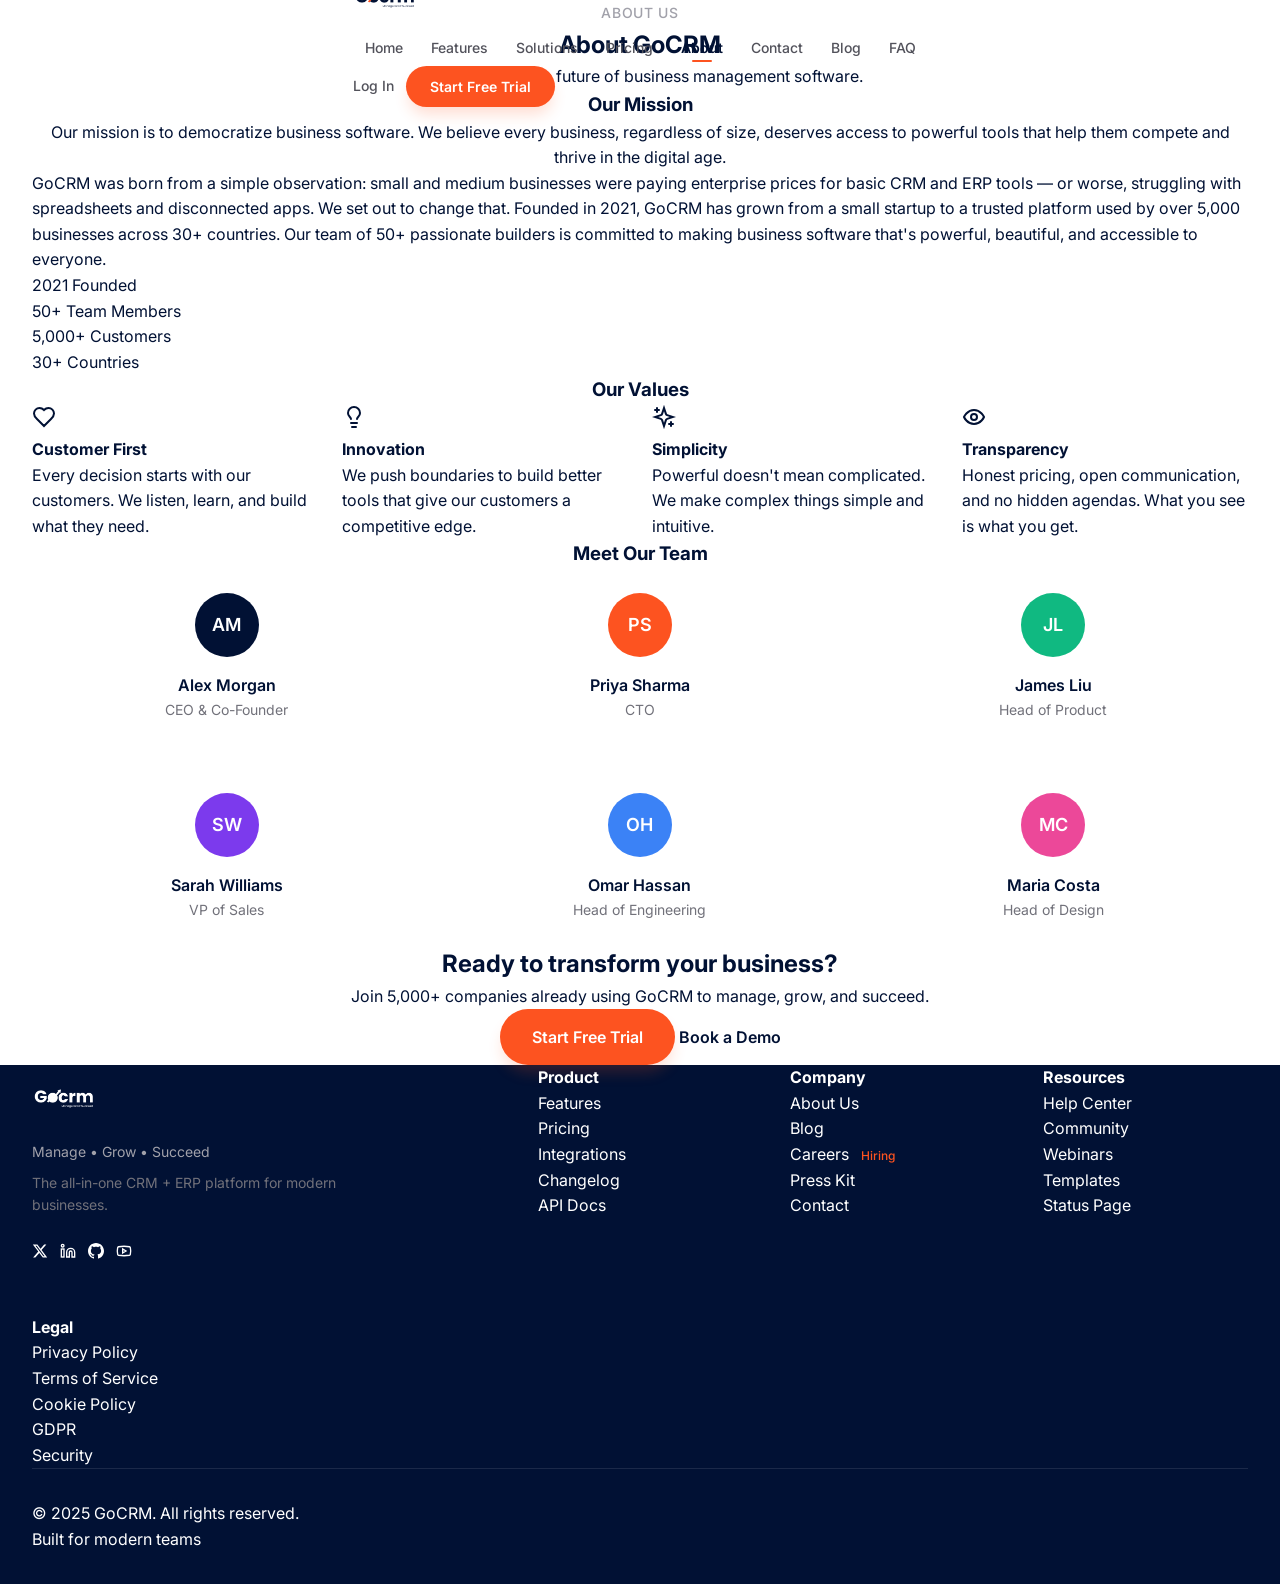
==== gocrm-static/about.html @ 3e5b91e9 "78354497-7a6d-4ac1-8a3a-a2cb11c8f091" ====
<!DOCTYPE html>
<html lang="en">
<head>
  <meta charset="UTF-8">
  <meta name="viewport" content="width=device-width, initial-scale=1.0">
  <title>About — GoCRM | Our Story &amp; Mission</title>
  <meta name="description" content="Learn about GoCRM's mission, our story, values, and the passionate team building the future of business management software.">
  <link rel="icon" href="assets/images/logo.png" type="image/png">
  <link rel="stylesheet" href="css/style.css">
</head>
<body>
<div class="page-wrapper">

  <!-- Navigation -->
  <header class="nav" id="navbar">
    <div class="container">
      <div class="nav__inner">
        <a href="index.html" class="nav__logo"><img src="assets/images/logo.png" alt="GoCRM" height="64"></a>
        <div class="nav__links">
          <a href="index.html" class="nav__link">Home</a>
          <a href="features.html" class="nav__link">Features</a>
          <a href="solutions.html" class="nav__link">Solutions</a>
          <a href="pricing.html" class="nav__link">Pricing</a>
          <a href="about.html" class="nav__link nav__link--active">About</a>
          <a href="contact.html" class="nav__link">Contact</a>
          <a href="blog.html" class="nav__link">Blog</a>
          <a href="faq.html" class="nav__link">FAQ</a>
        </div>
        <div class="nav__cta">
          <a href="#" class="nav__login">Log In</a>
          <a href="pricing.html" class="btn btn--primary btn--sm">Start Free Trial</a>
        </div>
        <button class="nav__hamburger" id="menu-toggle" aria-label="Open navigation menu">
          <svg width="24" height="24" viewBox="0 0 24 24" fill="none" stroke="currentColor" stroke-width="2" stroke-linecap="round"><line x1="3" y1="6" x2="21" y2="6"/><line x1="3" y1="12" x2="21" y2="12"/><line x1="3" y1="18" x2="21" y2="18"/></svg>
        </button>
      </div>
    </div>
  </header>
  <!-- Mobile Menu -->
  <div class="mobile-menu" id="mobile-menu">
    <div class="mobile-menu__overlay" id="menu-overlay"></div>
    <div class="mobile-menu__panel">
      <div class="mobile-menu__header">
        <img src="assets/images/logo.png" alt="GoCRM" height="64">
        <button class="mobile-menu__close" id="menu-close" aria-label="Close"><svg width="24" height="24" viewBox="0 0 24 24" fill="none" stroke="currentColor" stroke-width="2" stroke-linecap="round"><line x1="18" y1="6" x2="6" y2="18"/><line x1="6" y1="6" x2="18" y2="18"/></svg></button>
      </div>
      <div class="mobile-menu__body">
        <a href="index.html" class="mobile-menu__link">Home</a>
        <a href="features.html" class="mobile-menu__link">Features</a>
        <a href="solutions.html" class="mobile-menu__link">Solutions</a>
        <a href="pricing.html" class="mobile-menu__link">Pricing</a>
        <a href="about.html" class="mobile-menu__link mobile-menu__link--active">About</a>
        <a href="contact.html" class="mobile-menu__link">Contact</a>
        <a href="blog.html" class="mobile-menu__link">Blog</a>
        <a href="faq.html" class="mobile-menu__link">FAQ</a>
        <div class="mobile-menu__footer">
          <a href="#" class="btn btn--secondary btn--sm" style="width:100%">Log In</a>
          <a href="pricing.html" class="btn btn--primary btn--sm" style="width:100%;margin-top:12px">Start Free Trial</a>
        </div>
      </div>
    </div>
  </div>

  <!-- Hero -->
  <section class="pt-32 pb-16">
    <div class="container text-center">
      <span class="section-label">About Us</span>
      <h1>About GoCRM</h1>
      <p class="hero-subtitle">We're building the future of business management software.</p>
    </div>
  </section>

  <!-- Mission Section -->
  <section class="pb-24">
    <div class="container">
      <div class="about-mission text-center">
        <h3>Our Mission</h3>
        <p>Our mission is to democratize business software. We believe every business, regardless of size, deserves access to powerful tools that help them compete and thrive in the digital age.</p>
      </div>
    </div>
  </section>

  <!-- Story Section -->
  <section class="pb-24">
    <div class="container">
      <div class="about-story">
        <div class="about-story__text">
          <p>GoCRM was born from a simple observation: small and medium businesses were paying enterprise prices for basic CRM and ERP tools — or worse, struggling with spreadsheets and disconnected apps. We set out to change that. Founded in 2021, GoCRM has grown from a small startup to a trusted platform used by over 5,000 businesses across 30+ countries. Our team of 50+ passionate builders is committed to making business software that's powerful, beautiful, and accessible to everyone.</p>
        </div>
        <div class="about-story__stats">
          <div class="stat-card">
            <span class="stat-card__number">2021</span>
            <span class="stat-card__label">Founded</span>
          </div>
          <div class="stat-card">
            <span class="stat-card__number">50+</span>
            <span class="stat-card__label">Team Members</span>
          </div>
          <div class="stat-card">
            <span class="stat-card__number">5,000+</span>
            <span class="stat-card__label">Customers</span>
          </div>
          <div class="stat-card">
            <span class="stat-card__number">30+</span>
            <span class="stat-card__label">Countries</span>
          </div>
        </div>
      </div>
    </div>
  </section>

  <!-- Values Section -->
  <section class="pb-24">
    <div class="container">
      <div class="about-values">
        <h3 class="about-values__title text-center">Our Values</h3>
        <div class="values-grid">

          <!-- Customer First -->
          <div class="value-card">
            <div class="value-card__icon">
              <svg width="24" height="24" viewBox="0 0 24 24" fill="none" stroke="currentColor" stroke-width="2" stroke-linecap="round"><path d="M19 14c1.49-1.46 3-3.21 3-5.5A5.5 5.5 0 0 0 16.5 3c-1.76 0-3 .5-4.5 2-1.5-1.5-2.74-2-4.5-2A5.5 5.5 0 0 0 2 8.5c0 2.3 1.5 4.05 3 5.5l7 7Z"/></svg>
            </div>
            <h4 class="value-card__title">Customer First</h4>
            <p class="value-card__desc">Every decision starts with our customers. We listen, learn, and build what they need.</p>
          </div>

          <!-- Innovation -->
          <div class="value-card">
            <div class="value-card__icon">
              <svg width="24" height="24" viewBox="0 0 24 24" fill="none" stroke="currentColor" stroke-width="2" stroke-linecap="round"><path d="M15 14c.2-1 .7-1.7 1.5-2.5 1-.9 1.5-2.2 1.5-3.5A6 6 0 0 0 6 8c0 1 .2 2.2 1.5 3.5.7.7 1.3 1.5 1.5 2.5"/><path d="M9 18h6"/><path d="M10 22h4"/></svg>
            </div>
            <h4 class="value-card__title">Innovation</h4>
            <p class="value-card__desc">We push boundaries to build better tools that give our customers a competitive edge.</p>
          </div>

          <!-- Simplicity -->
          <div class="value-card">
            <div class="value-card__icon">
              <svg width="24" height="24" viewBox="0 0 24 24" fill="none" stroke="currentColor" stroke-width="2" stroke-linecap="round"><path d="m12 3-1.912 5.813a2 2 0 0 1-1.275 1.275L3 12l5.813 1.912a2 2 0 0 1 1.275 1.275L12 21l1.912-5.813a2 2 0 0 1 1.275-1.275L21 12l-5.813-1.912a2 2 0 0 1-1.275-1.275L12 3Z"/><path d="M5 3v4"/><path d="M19 17v4"/><path d="M3 5h4"/><path d="M17 19h4"/></svg>
            </div>
            <h4 class="value-card__title">Simplicity</h4>
            <p class="value-card__desc">Powerful doesn't mean complicated. We make complex things simple and intuitive.</p>
          </div>

          <!-- Transparency -->
          <div class="value-card">
            <div class="value-card__icon">
              <svg width="24" height="24" viewBox="0 0 24 24" fill="none" stroke="currentColor" stroke-width="2" stroke-linecap="round"><path d="M2 12s3-7 10-7 10 7 10 7-3 7-10 7-10-7-10-7Z"/><circle cx="12" cy="12" r="3"/></svg>
            </div>
            <h4 class="value-card__title">Transparency</h4>
            <p class="value-card__desc">Honest pricing, open communication, and no hidden agendas. What you see is what you get.</p>
          </div>

        </div>
      </div>
    </div>
  </section>

  <!-- Team Section -->
  <section class="pb-24">
    <div class="container">
      <div class="about-team">
        <h3 class="about-team__title text-center">Meet Our Team</h3>
        <div class="team-grid">

          <!-- Alex Morgan -->
          <div class="team-card">
            <div class="team-card__avatar" style="background-color: #011134;">
              <span>AM</span>
            </div>
            <h4 class="team-card__name">Alex Morgan</h4>
            <p class="team-card__role">CEO &amp; Co-Founder</p>
          </div>

          <!-- Priya Sharma -->
          <div class="team-card">
            <div class="team-card__avatar" style="background-color: #FD5320;">
              <span>PS</span>
            </div>
            <h4 class="team-card__name">Priya Sharma</h4>
            <p class="team-card__role">CTO</p>
          </div>

          <!-- James Liu -->
          <div class="team-card">
            <div class="team-card__avatar" style="background-color: #10b981;">
              <span>JL</span>
            </div>
            <h4 class="team-card__name">James Liu</h4>
            <p class="team-card__role">Head of Product</p>
          </div>

          <!-- Sarah Williams -->
          <div class="team-card">
            <div class="team-card__avatar" style="background-color: #7c3aed;">
              <span>SW</span>
            </div>
            <h4 class="team-card__name">Sarah Williams</h4>
            <p class="team-card__role">VP of Sales</p>
          </div>

          <!-- Omar Hassan -->
          <div class="team-card">
            <div class="team-card__avatar" style="background-color: #3b82f6;">
              <span>OH</span>
            </div>
            <h4 class="team-card__name">Omar Hassan</h4>
            <p class="team-card__role">Head of Engineering</p>
          </div>

          <!-- Maria Costa -->
          <div class="team-card">
            <div class="team-card__avatar" style="background-color: #ec4899;">
              <span>MC</span>
            </div>
            <h4 class="team-card__name">Maria Costa</h4>
            <p class="team-card__role">Head of Design</p>
          </div>

        </div>
      </div>
    </div>
  </section>

  <!-- CTA Section -->
  <section class="cta-section">
    <div class="container">
      <div class="cta-section__inner text-center">
        <h2>Ready to transform your business?</h2>
        <p>Join 5,000+ companies already using GoCRM to manage, grow, and succeed.</p>
        <div class="cta-section__buttons">
          <a href="pricing.html" class="btn btn--primary btn--lg">Start Free Trial</a>
          <a href="contact.html" class="btn btn--outline btn--lg">Book a Demo</a>
        </div>
      </div>
    </div>
  </section>

  <!-- Footer -->
  <footer class="footer">
    <div class="container">
      <div class="footer__grid">
        <div class="footer__brand">
          <img src="assets/images/logo.png" alt="GoCRM" class="footer__logo" height="64">
          <p class="footer__tagline">Manage &bull; Grow &bull; Succeed</p>
          <p class="footer__desc">The all-in-one CRM + ERP platform for modern businesses.</p>
          <div class="footer__social">
            <a href="#" class="footer__social-link" aria-label="Twitter">
              <svg width="16" height="16" viewBox="0 0 24 24" fill="currentColor"><path d="M18.244 2.25h3.308l-7.227 8.26 8.502 11.24H16.17l-5.214-6.817L4.99 21.75H1.68l7.73-8.835L1.254 2.25H8.08l4.713 6.231zm-1.161 17.52h1.833L7.084 4.126H5.117z"/></svg>
            </a>
            <a href="#" class="footer__social-link" aria-label="LinkedIn">
              <svg width="16" height="16" viewBox="0 0 24 24" fill="none" stroke="currentColor" stroke-width="2" stroke-linecap="round"><path d="M16 8a6 6 0 0 1 6 6v7h-4v-7a2 2 0 0 0-2-2 2 2 0 0 0-2 2v7h-4v-7a6 6 0 0 1 6-6z"/><rect x="2" y="9" width="4" height="12"/><circle cx="4" cy="4" r="2"/></svg>
            </a>
            <a href="#" class="footer__social-link" aria-label="GitHub">
              <svg width="16" height="16" viewBox="0 0 24 24" fill="currentColor"><path d="M12 0c-6.626 0-12 5.373-12 12 0 5.302 3.438 9.8 8.207 11.387.599.111.793-.261.793-.577v-2.234c-3.338.726-4.033-1.416-4.033-1.416-.546-1.387-1.333-1.756-1.333-1.756-1.089-.745.083-.729.083-.729 1.205.084 1.839 1.237 1.839 1.237 1.07 1.834 2.807 1.304 3.492.997.107-.775.418-1.305.762-1.604-2.665-.305-5.467-1.334-5.467-5.931 0-1.311.469-2.381 1.236-3.221-.124-.303-.535-1.524.117-3.176 0 0 1.008-.322 3.301 1.23.957-.266 1.983-.399 3.003-.404 1.02.005 2.047.138 3.006.404 2.291-1.552 3.297-1.23 3.297-1.23.653 1.653.242 2.874.118 3.176.77.84 1.235 1.911 1.235 3.221 0 4.609-2.807 5.624-5.479 5.921.43.372.823 1.102.823 2.222v3.293c0 .319.192.694.801.576 4.765-1.589 8.199-6.086 8.199-11.386 0-6.627-5.373-12-12-12z"/></svg>
            </a>
            <a href="#" class="footer__social-link" aria-label="YouTube">
              <svg width="16" height="16" viewBox="0 0 24 24" fill="none" stroke="currentColor" stroke-width="2" stroke-linecap="round"><path d="M2.5 17a24.12 24.12 0 0 1 0-10 2 2 0 0 1 1.4-1.4 49.56 49.56 0 0 1 16.2 0A2 2 0 0 1 21.5 7a24.12 24.12 0 0 1 0 10 2 2 0 0 1-1.4 1.4 49.55 49.55 0 0 1-16.2 0A2 2 0 0 1 2.5 17"/><path d="m10 15 5-3-5-3z"/></svg>
            </a>
          </div>
        </div>
        <div class="footer__col">
          <h4>Product</h4>
          <ul>
            <li><a href="features.html">Features</a></li>
            <li><a href="pricing.html">Pricing</a></li>
            <li><a href="#">Integrations</a></li>
            <li><a href="#">Changelog</a></li>
            <li><a href="#">API Docs</a></li>
          </ul>
        </div>
        <div class="footer__col">
          <h4>Company</h4>
          <ul>
            <li><a href="about.html">About Us</a></li>
            <li><a href="blog.html">Blog</a></li>
            <li><a href="#">Careers <span class="footer__badge">Hiring</span></a></li>
            <li><a href="#">Press Kit</a></li>
            <li><a href="contact.html">Contact</a></li>
          </ul>
        </div>
        <div class="footer__col">
          <h4>Resources</h4>
          <ul>
            <li><a href="#">Help Center</a></li>
            <li><a href="#">Community</a></li>
            <li><a href="#">Webinars</a></li>
            <li><a href="#">Templates</a></li>
            <li><a href="#">Status Page</a></li>
          </ul>
        </div>
        <div class="footer__col">
          <h4>Legal</h4>
          <ul>
            <li><a href="#">Privacy Policy</a></li>
            <li><a href="#">Terms of Service</a></li>
            <li><a href="#">Cookie Policy</a></li>
            <li><a href="#">GDPR</a></li>
            <li><a href="#">Security</a></li>
          </ul>
        </div>
      </div>
      <div class="footer__bottom">
        <p>&copy; 2025 GoCRM. All rights reserved.</p>
        <p>Built for modern teams</p>
      </div>
    </div>
  </footer>

</div><!-- page-wrapper -->
<script src="js/script.js"></script>
</body>
</html>
---- gocrm-static/css/style.css ----
/* ==========================================================================
   GoCRM — Premium SaaS Website Stylesheet
   Pure HTML/CSS/JS — No Frameworks
   ========================================================================== */

/* ==========================================================================
   1. FONT IMPORT
   ========================================================================== */
@import url('https://fonts.googleapis.com/css2?family=Inter:wght@400;500;600;700;800&display=swap');

/* ==========================================================================
   2. CSS CUSTOM PROPERTIES
   ========================================================================== */
:root {
  /* Brand Colors */
  --navy: #011134;
  --navy-light: #0a1e4a;
  --orange: #FD5320;
  --orange-hover: #e04a1c;
  --orange-light: #fff4f0;

  /* Neutrals */
  --black: #020202;
  --white: #ffffff;
  --gray-50: #F5F5F5;
  --gray-100: #f0f0f0;
  --gray-200: #e4e4e7;
  --gray-300: #d4d4d8;
  --gray-400: #a1a1aa;
  --gray-500: #71717a;
  --gray-600: #52525b;
  --gray-700: #3f3f46;
  --gray-800: #27272a;
  --gray-900: #18181b;

  /* Shadows */
  --shadow-sm: 0 1px 2px rgba(0,0,0,0.05);
  --shadow: 0 1px 3px rgba(0,0,0,0.1), 0 1px 2px rgba(0,0,0,0.06);
  --shadow-md: 0 4px 6px -1px rgba(0,0,0,0.1), 0 2px 4px -2px rgba(0,0,0,0.1);
  --shadow-lg: 0 10px 15px -3px rgba(0,0,0,0.1), 0 4px 6px -4px rgba(0,0,0,0.1);
  --shadow-xl: 0 20px 25px -5px rgba(0,0,0,0.1), 0 8px 10px -6px rgba(0,0,0,0.1);

  /* Borders */
  --radius: 0.75rem;

  /* Typography */
  --font-sans: 'Inter', system-ui, -apple-system, sans-serif;
}

/* ==========================================================================
   3. MODERN CSS RESET
   ========================================================================== */
*,
*::before,
*::after {
  box-sizing: border-box;
  margin: 0;
  padding: 0;
}

html {
  scroll-behavior: smooth;
  -webkit-text-size-adjust: 100%;
  -moz-text-size-adjust: 100%;
  text-size-adjust: 100%;
}

body {
  font-family: var(--font-sans);
  color: var(--navy);
  background: var(--white);
  line-height: 1.6;
  -webkit-font-smoothing: antialiased;
  -moz-osx-font-smoothing: grayscale;
  text-rendering: optimizeLegibility;
}

/* Selection */
::selection {
  background: var(--orange);
  color: var(--white);
}

::-moz-selection {
  background: var(--orange);
  color: var(--white);
}

/* Custom Scrollbar */
::-webkit-scrollbar {
  width: 6px;
}

::-webkit-scrollbar-track {
  background: var(--gray-100);
}

::-webkit-scrollbar-thumb {
  background: var(--gray-300);
  border-radius: 3px;
}

::-webkit-scrollbar-thumb:hover {
  background: var(--gray-400);
}

/* Images */
img {
  max-width: 100%;
  display: block;
}

/* Links */
a {
  color: inherit;
  text-decoration: none;
}

/* Lists */
ul, ol {
  list-style: none;
}

/* Forms */
button, input, select, textarea {
  font: inherit;
  color: inherit;
}

button {
  cursor: pointer;
  background: none;
  border: none;
}

/* Table */
table {
  border-collapse: collapse;
  border-spacing: 0;
}

/* ==========================================================================
   4. LAYOUT
   ========================================================================== */
.container {
  max-width: 1280px;
  margin: 0 auto;
  padding: 0 1rem;
}

@media (min-width: 640px) {
  .container {
    padding: 0 1.5rem;
  }
}

@media (min-width: 1024px) {
  .container {
    padding: 0 2rem;
  }
}

.section {
  padding: 6rem 0;
}

.section--gray {
  background: var(--gray-50);
}

.section--navy {
  background: var(--navy);
  color: var(--white);
}

/* ==========================================================================
   5. TYPOGRAPHY CLASSES
   ========================================================================== */
.section-label {
  font-size: 14px;
  font-weight: 500;
  color: var(--gray-400);
  letter-spacing: 0.05em;
  text-transform: uppercase;
  text-align: center;
}

.section-title {
  font-size: 2.25rem;
  font-weight: 700;
  color: var(--navy);
  letter-spacing: -0.025em;
  text-align: center;
  line-height: 1.1;
}

@media (min-width: 768px) {
  .section-title {
    font-size: 3rem;
  }
}

@media (min-width: 1024px) {
  .section-title {
    font-size: 3.75rem;
  }
}

.section-title--white {
  color: var(--white);
}

.section-subtitle {
  font-size: 18px;
  color: var(--gray-500);
  max-width: 42rem;
  margin-left: auto;
  margin-right: auto;
  text-align: center;
  margin-top: 1.5rem;
  line-height: 1.6;
}

/* ==========================================================================
   6. NAVIGATION
   ========================================================================== */
.nav {
  position: fixed;
  top: 0;
  left: 0;
  right: 0;
  z-index: 50;
  height: 72px;
  display: flex;
  align-items: center;
  justify-content: space-between;
  transition: background 0.3s ease, box-shadow 0.3s ease, backdrop-filter 0.3s ease;
}

.nav--scrolled {
  background: rgba(255, 255, 255, 0.95);
  backdrop-filter: blur(12px);
  -webkit-backdrop-filter: blur(12px);
  box-shadow: var(--shadow);
}

.nav__logo {
  height: 64px;
  width: auto;
  cursor: pointer;
}

.nav__logo--footer {
  height: 64px;
  width: auto;
  filter: brightness(0) invert(1);
}

.nav__links {
  display: none;
}

@media (min-width: 1024px) {
  .nav__links {
    display: flex;
    align-items: center;
    gap: 4px;
  }
}

.nav__link {
  padding: 0.5rem 0.75rem;
  font-size: 0.875rem;
  font-weight: 500;
  color: var(--gray-600);
  border-radius: 0.5rem;
  position: relative;
  text-decoration: none;
  background: none;
  border: none;
  cursor: pointer;
  transition: color 0.2s ease;
  line-height: 1.5;
}

.nav__link:hover {
  color: var(--navy);
}

.nav__link--active {
  color: var(--navy);
  font-weight: 600;
}

.nav__link--active::after {
  content: '';
  position: absolute;
  bottom: 4px;
  left: 50%;
  transform: translateX(-50%);
  width: 1.25rem;
  height: 2px;
  background: var(--orange);
  border-radius: 9999px;
}

.nav__cta {
  display: none;
}

@media (min-width: 1024px) {
  .nav__cta {
    display: flex;
    align-items: center;
    gap: 12px;
  }
}

.nav__login {
  font-size: 0.875rem;
  font-weight: 500;
  color: var(--gray-600);
  cursor: pointer;
  background: none;
  border: none;
  text-decoration: none;
  transition: color 0.2s ease;
}

.nav__login:hover {
  color: var(--navy);
}

.nav__hamburger {
  display: flex;
  align-items: center;
  justify-content: center;
  width: 2.5rem;
  height: 2.5rem;
  border-radius: 0.5rem;
  border: none;
  cursor: pointer;
  background: none;
}

@media (min-width: 1024px) {
  .nav__hamburger {
    display: none;
  }
}

/* ==========================================================================
   7. MOBILE MENU
   ========================================================================== */
.mobile-menu {
  position: fixed;
  inset: 0;
  z-index: 50;
  pointer-events: none;
  opacity: 0;
  transition: all 0.3s ease;
}

.mobile-menu--open {
  pointer-events: auto;
  opacity: 1;
}

.mobile-menu__overlay {
  position: absolute;
  inset: 0;
  background: rgba(0, 0, 0, 0.5);
}

.mobile-menu__panel {
  position: absolute;
  top: 0;
  right: 0;
  width: 300px;
  max-width: 85vw;
  height: 100%;
  background: var(--white);
  transform: translateX(100%);
  transition: transform 0.3s ease;
  overflow-y: auto;
}

.mobile-menu--open .mobile-menu__panel {
  transform: translateX(0);
}

.mobile-menu__header {
  display: flex;
  align-items: center;
  justify-content: space-between;
  padding: 1.25rem 1.5rem;
  border-bottom: 1px solid var(--gray-200);
}

.mobile-menu__close {
  display: flex;
  align-items: center;
  justify-content: center;
  width: 2.5rem;
  height: 2.5rem;
  border-radius: 0.5rem;
  border: none;
  cursor: pointer;
  background: none;
  transition: background 0.2s ease;
}

.mobile-menu__close:hover {
  background: var(--gray-50);
}

.mobile-menu__link {
  display: block;
  width: 100%;
  text-align: left;
  padding: 0.75rem 1rem;
  font-size: 15px;
  font-weight: 500;
  color: var(--gray-700);
  border-radius: 0.5rem;
  text-decoration: none;
  border: none;
  cursor: pointer;
  background: none;
  transition: background 0.2s ease, color 0.2s ease;
}

.mobile-menu__link:hover {
  background: var(--gray-50);
}

.mobile-menu__link--active {
  background: var(--orange-light);
  color: var(--orange);
  font-weight: 600;
}

/* ==========================================================================
   8. HERO
   ========================================================================== */
.hero {
  position: relative;
  padding-top: 8rem;
  padding-bottom: 5rem;
  overflow: hidden;
}

@media (min-width: 1024px) {
  .hero {
    padding-top: 10rem;
    padding-bottom: 7rem;
  }
}

.hero__glow {
  position: absolute;
  top: 0;
  left: 25%;
  width: 600px;
  height: 600px;
  background: rgba(253, 83, 32, 0.03);
  border-radius: 50%;
  filter: blur(64px);
  pointer-events: none;
}

.hero__grid {
  display: grid;
  gap: 3rem;
  align-items: center;
}

@media (min-width: 1024px) {
  .hero__grid {
    grid-template-columns: 1fr 1fr;
    gap: 4rem;
  }
}

.hero__badge {
  display: inline-flex;
  align-items: center;
  gap: 8px;
  background: var(--orange-light);
  color: var(--navy);
  border-radius: 9999px;
  padding: 0.375rem 1rem;
  margin-bottom: 1.5rem;
  font-size: 0.75rem;
  font-weight: 600;
}

.hero__badge-dot {
  position: relative;
  width: 8px;
  height: 8px;
  display: inline-block;
}

.hero__badge-dot::before {
  content: '';
  position: absolute;
  inset: 0;
  background: var(--orange);
  border-radius: 50%;
}

.hero__badge-dot::after {
  content: '';
  position: absolute;
  inset: 0;
  background: var(--orange);
  border-radius: 50%;
  animation: ping 1s cubic-bezier(0, 0, 0.2, 1) infinite;
}

.hero__title {
  font-size: 2.25rem;
  font-weight: 700;
  color: var(--navy);
  line-height: 1.08;
  letter-spacing: -0.025em;
}

@media (min-width: 640px) {
  .hero__title {
    font-size: 3rem;
  }
}

@media (min-width: 768px) {
  .hero__title {
    font-size: 3.75rem;
  }
}

@media (min-width: 1024px) {
  .hero__title {
    font-size: 4.5rem;
  }
}

.hero__title-highlight {
  position: relative;
  display: inline-block;
}

.hero__title-highlight::after {
  content: '';
  position: absolute;
  bottom: 4px;
  left: 0;
  width: 100%;
  height: 12px;
  background: rgba(253, 83, 32, 0.15);
  border-radius: 2px;
  z-index: -1;
}

.hero__subtitle {
  margin-top: 1.5rem;
  font-size: 1.125rem;
  color: var(--gray-500);
  max-width: 32rem;
  line-height: 1.625;
}

.hero__buttons {
  margin-top: 2rem;
  display: flex;
  flex-wrap: wrap;
  gap: 1rem;
}

.hero__note {
  margin-top: 1rem;
  font-size: 0.875rem;
  color: var(--gray-400);
}

.hero__right {
  position: relative;
  animation: float 6s ease-in-out infinite;
}

/* ==========================================================================
   9. BUTTONS
   ========================================================================== */
.btn {
  display: inline-flex;
  align-items: center;
  justify-content: center;
  font-weight: 600;
  border-radius: 9999px;
  cursor: pointer;
  border: none;
  transition: all 0.2s ease;
  text-decoration: none;
  line-height: 1.5;
}

.btn--primary {
  background: var(--orange);
  color: var(--white);
  padding: 1rem 2rem;
  font-size: 1rem;
  box-shadow: 0 10px 15px -3px rgba(253, 83, 32, 0.2);
}

.btn--primary:hover {
  background: var(--orange-hover);
  box-shadow: 0 20px 25px -5px rgba(253, 83, 32, 0.25);
}

.btn--primary:active {
  transform: scale(0.98);
}

.btn--secondary {
  border: 1px solid var(--gray-300);
  color: var(--navy);
  padding: 1rem 2rem;
  font-size: 1rem;
  background: var(--white);
}

.btn--secondary:hover {
  border-color: var(--navy);
  background: var(--navy);
  color: var(--white);
}

.btn--secondary:active {
  transform: scale(0.98);
}

.btn--sm {
  padding: 0.625rem 1.5rem;
  font-size: 0.875rem;
}

.btn--white {
  background: var(--white);
  color: var(--navy);
}

.btn--white:hover {
  box-shadow: 0 10px 15px -3px rgba(0, 0, 0, 0.1);
}

/* ==========================================================================
   10. CARDS
   ========================================================================== */
.card {
  background: var(--white);
  border-radius: 1rem;
  border: 1px solid var(--gray-100);
  padding: 1.5rem;
  transition: all 0.3s ease;
}

.card:hover {
  box-shadow: var(--shadow-lg);
  transform: translateY(-4px);
  border-color: var(--gray-200);
}

.card__icon {
  width: 3rem;
  height: 3rem;
  border-radius: 0.75rem;
  background: var(--gray-50);
  display: flex;
  align-items: center;
  justify-content: center;
  color: var(--navy);
  transition: color 0.3s ease;
}

.card__icon svg {
  width: 24px;
  height: 24px;
  transition: all 0.3s ease;
}

.card:hover .card__icon {
  color: var(--orange);
}

.card:hover .card__icon svg {
  stroke: var(--orange);
}

.card__title {
  font-size: 1.125rem;
  font-weight: 600;
  color: var(--navy);
  margin-top: 1rem;
}

.card__desc {
  font-size: 0.875rem;
  color: var(--gray-500);
  margin-top: 0.5rem;
  line-height: 1.625;
}

/* Card Variants */
.card--flat {
  border: none;
  background: rgba(245, 245, 245, 0.8);
  border-radius: 0.75rem;
  padding: 0.75rem;
}

.card--flat:hover {
  background: rgba(240, 240, 240, 0.8);
  box-shadow: none;
  transform: none;
}

.card--solution {
  padding: 2rem;
  border-radius: 1rem;
}

.card--solution .card__icon {
  width: 3.5rem;
  height: 3.5rem;
  border-radius: 1rem;
}

.card--testimonial {
  padding: 1.5rem;
}

@media (min-width: 768px) {
  .card--testimonial {
    padding: 2rem;
  }
}

.card--blog {
  overflow: hidden;
  border: 1px solid var(--gray-100);
  border-radius: 1rem;
  background: var(--white);
  transition: all 0.3s ease;
}

.card--blog:hover {
  box-shadow: var(--shadow-md);
  transform: translateY(-2px);
}

.card--blog .card__image {
  aspect-ratio: 16 / 10;
  background: var(--gray-100);
  overflow: hidden;
}

.card--blog .card__image img {
  width: 100%;
  height: 100%;
  object-fit: cover;
  transition: transform 0.3s ease;
}

.card--blog:hover .card__image img {
  transform: scale(1.05);
}

.card--blog .card__category {
  display: inline-block;
  font-size: 0.75rem;
  font-weight: 500;
  padding: 0.25rem 0.625rem;
  border-radius: 9999px;
  margin-top: 1rem;
}

.card--blog .card__category--tips {
  background: #eff6ff;
  color: #2563eb;
}

.card--blog .card__category--product {
  background: var(--orange-light);
  color: var(--orange);
}

.card--blog .card__category--industry {
  background: #f0fdf4;
  color: #16a34a;
}

/* ==========================================================================
   11. PRICING
   ========================================================================== */
.pricing {
  display: grid;
  gap: 1.5rem;
  align-items: start;
}

@media (min-width: 768px) {
  .pricing {
    grid-template-columns: repeat(3, 1fr);
  }
}

.pricing-card {
  background: var(--white);
  border-radius: 1rem;
  border: 1px solid var(--gray-200);
  padding: 2rem;
  text-align: center;
  transition: all 0.3s ease;
}

.pricing-card:hover {
  box-shadow: var(--shadow-lg);
}

.pricing-card--featured {
  border: 2px solid var(--orange);
  transform: scale(1.05);
  box-shadow: var(--shadow-xl);
  position: relative;
  z-index: 10;
}

@media (max-width: 767px) {
  .pricing-card--featured {
    transform: scale(1);
  }
}

.pricing-card__badge {
  position: absolute;
  top: 0;
  left: 50%;
  transform: translate(-50%, -50%);
  background: var(--orange);
  color: var(--white);
  font-size: 0.75rem;
  font-weight: 600;
  padding: 0.25rem 1rem;
  border-radius: 9999px;
  white-space: nowrap;
}

.pricing-card__name {
  font-size: 1.25rem;
  font-weight: 700;
  color: var(--navy);
  margin-top: 1.5rem;
}

.pricing-card__price {
  font-size: 2.25rem;
  font-weight: 700;
  color: var(--navy);
  margin-top: 1rem;
}

.pricing-card__period {
  color: var(--gray-400);
  font-size: 0.875rem;
}

.pricing-card__desc {
  color: var(--gray-500);
  font-size: 0.875rem;
  margin-top: 0.5rem;
}

.pricing-card__features {
  text-align: left;
  margin-top: 2rem;
  list-style: none;
  padding: 0;
}

.pricing-card__features li {
  display: flex;
  align-items: center;
  gap: 0.75rem;
  padding: 0.5rem 0;
  font-size: 0.875rem;
  color: var(--gray-600);
}

.pricing-card__features li svg {
  width: 1rem;
  height: 1rem;
  color: var(--orange);
  flex-shrink: 0;
}

/* Pricing Toggle */
.pricing-toggle {
  display: flex;
  align-items: center;
  justify-content: center;
  gap: 0.75rem;
  margin-top: 2rem;
  margin-bottom: 2rem;
}

.pricing-toggle__btn {
  font-size: 0.875rem;
  font-weight: 500;
  color: var(--gray-500);
  background: none;
  border: none;
  cursor: pointer;
  transition: color 0.2s ease;
}

.pricing-toggle__btn--active {
  color: var(--navy);
  font-weight: 600;
}

.pricing-toggle__switch {
  width: 3rem;
  height: 1.5rem;
  background: var(--gray-200);
  border-radius: 9999px;
  position: relative;
  cursor: pointer;
  transition: background 0.3s ease;
  border: none;
  padding: 0;
}

.pricing-toggle__switch--active {
  background: var(--orange);
}

.pricing-toggle__switch::after {
  content: '';
  position: absolute;
  top: 4px;
  left: 4px;
  width: 1rem;
  height: 1rem;
  background: var(--white);
  border-radius: 50%;
  transition: transform 0.3s ease;
  box-shadow: var(--shadow-sm);
}

.pricing-toggle__switch--active::after {
  transform: translateX(24px);
}

/* ==========================================================================
   12. TESTIMONIALS
   ========================================================================== */
.testimonials {
  display: grid;
  gap: 1.5rem;
}

@media (min-width: 768px) {
  .testimonials {
    grid-template-columns: repeat(2, 1fr);
  }
}

.testimonial__quote {
  color: var(--gray-600);
  font-size: 1rem;
  line-height: 1.625;
  font-style: italic;
}

.testimonial__stars {
  display: flex;
  gap: 4px;
  margin-top: 1rem;
}

.testimonial__star {
  width: 1.25rem;
  height: 1.25rem;
  fill: #facc15;
}

.testimonial__author {
  display: flex;
  align-items: center;
  gap: 0.75rem;
  margin-top: 1.5rem;
}

.testimonial__avatar {
  width: 2.5rem;
  height: 2.5rem;
  border-radius: 50%;
  display: flex;
  align-items: center;
  justify-content: center;
  color: var(--white);
  font-size: 0.875rem;
  font-weight: 600;
  flex-shrink: 0;
}

.testimonial__name {
  font-size: 0.875rem;
  font-weight: 600;
  color: var(--navy);
}

.testimonial__role {
  font-size: 0.875rem;
  color: var(--gray-500);
}

/* ==========================================================================
   13. STATS / GROWTH
   ========================================================================== */
.stats {
  display: grid;
  grid-template-columns: repeat(2, 1fr);
  gap: 2rem;
  text-align: center;
}

@media (min-width: 768px) {
  .stats {
    grid-template-columns: repeat(4, 1fr);
  }
}

.stat__number {
  font-size: 2.25rem;
  font-weight: 700;
  color: var(--white);
}

@media (min-width: 768px) {
  .stat__number {
    font-size: 3rem;
  }
}

.stat__label {
  color: var(--gray-300);
  font-size: 0.875rem;
  margin-top: 0.5rem;
}

/* ==========================================================================
   14. HOW IT WORKS / STEPS
   ========================================================================== */
.steps {
  display: flex;
  flex-direction: column;
  gap: 2rem;
  align-items: flex-start;
}

@media (min-width: 768px) {
  .steps {
    flex-direction: row;
  }
}

.step {
  flex: 1;
  text-align: center;
  position: relative;
}

.step__number {
  font-size: 3.75rem;
  font-weight: 700;
  color: rgba(253, 83, 32, 0.1);
  position: absolute;
  top: 0;
  left: 50%;
  transform: translateX(-50%);
  line-height: 1;
  user-select: none;
  pointer-events: none;
}

.step__icon {
  width: 3.5rem;
  height: 3.5rem;
  border-radius: 1rem;
  background: var(--gray-50);
  display: flex;
  align-items: center;
  justify-content: center;
  margin: 0 auto;
  position: relative;
  z-index: 1;
}

.step__title {
  font-size: 1.25rem;
  font-weight: 600;
  color: var(--navy);
  margin-top: 1.5rem;
}

.step__desc {
  color: var(--gray-500);
  font-size: 0.875rem;
  margin-top: 0.5rem;
  max-width: 20rem;
  margin-left: auto;
  margin-right: auto;
  line-height: 1.625;
}

.step__connector {
  display: none;
}

@media (min-width: 768px) {
  .step__connector {
    display: block;
    position: absolute;
    top: 1.75rem;
    right: 0;
    transform: translateX(50%);
    color: var(--gray-300);
  }
}

/* ==========================================================================
   15. FAQ ACCORDION
   ========================================================================== */
.faq-item {
  border-bottom: 1px solid var(--gray-200);
}

.faq-item__question {
  width: 100%;
  display: flex;
  align-items: center;
  justify-content: space-between;
  padding: 1.25rem 0;
  text-align: left;
  font-weight: 500;
  color: var(--navy);
  cursor: pointer;
  border: none;
  background: none;
  font-size: 1rem;
  font-family: var(--font-sans);
  line-height: 1.5;
}

.faq-item__icon {
  width: 1.25rem;
  height: 1.25rem;
  color: var(--gray-400);
  transition: transform 0.3s ease;
  flex-shrink: 0;
  margin-left: 1rem;
}

.faq-item--open .faq-item__icon {
  transform: rotate(180deg);
}

.faq-item__answer {
  max-height: 0;
  overflow: hidden;
  transition: max-height 0.3s ease, padding 0.3s ease;
  padding: 0;
}

.faq-item--open .faq-item__answer {
  max-height: 200px;
  padding-bottom: 1.25rem;
}

.faq-item__answer p {
  color: var(--gray-500);
  font-size: 0.875rem;
  line-height: 1.625;
}

/* ==========================================================================
   16. FEATURES TABS
   ========================================================================== */
.tabs {
  display: flex;
  gap: 0.5rem;
  justify-content: center;
  margin-bottom: 3rem;
  flex-wrap: wrap;
}

.tab {
  padding: 0.625rem 1.25rem;
  font-size: 0.875rem;
  font-weight: 500;
  border-radius: 9999px;
  border: 1px solid var(--gray-200);
  cursor: pointer;
  transition: all 0.2s ease;
  background: none;
  color: var(--gray-600);
  font-family: var(--font-sans);
}

.tab:hover {
  border-color: var(--gray-300);
  color: var(--navy);
}

.tab--active {
  background: var(--navy);
  color: var(--white);
  border-color: var(--navy);
}

.tab--active:hover {
  color: var(--white);
}

.tab-content {
  display: none;
}

.tab-content--active {
  display: block;
}

.features-grid {
  display: grid;
  gap: 1.5rem;
}

@media (min-width: 768px) {
  .features-grid {
    grid-template-columns: repeat(3, 1fr);
  }
}

/* ==========================================================================
   17. DASHBOARD MOCKUP
   ========================================================================== */
.dashboard {
  border-radius: 1rem;
  background: var(--white);
  border: 1px solid var(--gray-100);
  box-shadow: var(--shadow-xl);
  overflow: hidden;
}

.dashboard__topbar {
  display: flex;
  align-items: center;
  justify-content: space-between;
  padding: 0.75rem 1rem;
  border-bottom: 1px solid var(--gray-100);
}

@media (min-width: 640px) {
  .dashboard__topbar {
    padding: 0.75rem 1.25rem;
  }
}

.dashboard__logo {
  width: 1.5rem;
  height: 1.5rem;
  border-radius: 0.375rem;
  background: var(--navy);
  display: flex;
  align-items: center;
  justify-content: center;
  flex-shrink: 0;
}

.dashboard__search {
  display: none;
  align-items: center;
  gap: 6px;
  background: var(--gray-50);
  border-radius: 0.5rem;
  padding: 0.375rem 0.625rem;
}

@media (min-width: 640px) {
  .dashboard__search {
    display: flex;
  }
}

.dashboard__kpi-grid {
  display: grid;
  grid-template-columns: repeat(2, 1fr);
  gap: 12px;
  padding: 1rem;
}

@media (min-width: 640px) {
  .dashboard__kpi-grid {
    padding: 1rem 1.25rem;
  }
}

@media (min-width: 1024px) {
  .dashboard__kpi-grid {
    grid-template-columns: repeat(4, 1fr);
  }
}

.dashboard__kpi {
  background: rgba(245, 245, 245, 0.8);
  border-radius: 0.75rem;
  padding: 0.75rem;
  transition: background-color 0.2s ease;
}

.dashboard__kpi-icon {
  width: 1.75rem;
  height: 1.75rem;
  border-radius: 0.5rem;
  display: flex;
  align-items: center;
  justify-content: center;
}

.dashboard__kpi-value {
  color: var(--navy);
  font-size: 0.875rem;
  font-weight: 700;
  margin-top: 0.5rem;
}

@media (min-width: 640px) {
  .dashboard__kpi-value {
    font-size: 1rem;
  }
}

.dashboard__kpi-label {
  color: var(--gray-400);
  font-size: 10px;
  margin-top: 2px;
}

.dashboard__kpi-change {
  font-size: 10px;
  font-weight: 600;
  color: #16a34a;
}

.dashboard__content {
  padding: 1rem;
  display: flex;
  flex-direction: column;
  gap: 1rem;
}

@media (min-width: 640px) {
  .dashboard__content {
    padding: 1rem 1.25rem;
  }
}

@media (min-width: 1024px) {
  .dashboard__content {
    flex-direction: row;
  }
}

.dashboard__chart-area {
  flex: 1;
  background: rgba(245, 245, 245, 0.6);
  border-radius: 0.75rem;
  padding: 0.75rem;
}

@media (min-width: 640px) {
  .dashboard__chart-area {
    padding: 1rem;
  }
}

.dashboard__side-panel {
  width: 100%;
  display: flex;
  flex-direction: column;
  gap: 12px;
}

@media (min-width: 1024px) {
  .dashboard__side-panel {
    width: 11rem;
  }
}

@media (min-width: 1280px) {
  .dashboard__side-panel {
    width: 12rem;
  }
}

.dashboard__activity {
  background: rgba(245, 245, 245, 0.6);
  border-radius: 0.75rem;
  padding: 0.75rem;
}

.dashboard__activity-item {
  display: flex;
  align-items: flex-start;
  gap: 8px;
  padding: 0.5rem 0;
}

.dashboard__activity-avatar {
  width: 1.25rem;
  height: 1.25rem;
  border-radius: 50%;
  display: flex;
  align-items: center;
  justify-content: center;
  flex-shrink: 0;
}

.dashboard__invoice-cta {
  background: var(--navy);
  border-radius: 0.75rem;
  padding: 0.75rem;
  cursor: pointer;
  transition: background 0.2s ease;
}

.dashboard__invoice-cta:hover {
  background: var(--navy-light);
}

/* ==========================================================================
   18. FLOATING WIDGETS
   ========================================================================== */
.float-widget {
  position: absolute;
  background: var(--white);
  border-radius: 0.75rem;
  box-shadow: var(--shadow-lg);
  padding: 0.75rem 1rem;
  border: 1px solid var(--gray-100);
  animation: float 6s ease-in-out infinite;
  white-space: nowrap;
}

.float-widget--1 {
  top: 2.5rem;
  left: -1rem;
  animation: float 6s ease-in-out infinite;
}

.float-widget--2 {
  top: 5rem;
  right: -1rem;
  animation: float-delayed 6s ease-in-out infinite;
}

.float-widget--3 {
  bottom: 2.5rem;
  left: -2rem;
  animation: float-slow 8s ease-in-out infinite;
}

.float-widget__value {
  font-size: 1.125rem;
  font-weight: 700;
  color: var(--navy);
}

.float-widget__label {
  font-size: 0.75rem;
  color: var(--gray-500);
}

/* ==========================================================================
   19. LAPTOP MOCKUP
   ========================================================================== */
.laptop {
  max-width: 64rem;
  margin: 0 auto;
  border-radius: 1.5rem;
  background: var(--navy);
  padding: 0.5rem;
  box-shadow: 0 25px 50px -12px rgba(0, 0, 0, 0.25);
}

.laptop__screen {
  border-radius: 1rem;
  background: var(--white);
  overflow: hidden;
  min-height: 400px;
}

.laptop__topbar {
  height: 2rem;
  background: var(--gray-50);
  border-bottom: 1px solid var(--gray-100);
  display: flex;
  align-items: center;
  padding: 0 1rem;
  gap: 0.5rem;
}

.laptop__dot {
  width: 10px;
  height: 10px;
  border-radius: 50%;
}

/* ==========================================================================
   20. TRUSTED BY / LOGOS
   ========================================================================== */
.logos {
  display: flex;
  align-items: center;
  justify-content: center;
  gap: 3rem;
  flex-wrap: wrap;
  opacity: 0.6;
}

.logos__item {
  font-size: 1.5rem;
  font-weight: 700;
  color: var(--gray-300);
  letter-spacing: -0.025em;
  white-space: nowrap;
}

/* ==========================================================================
   21. CTA SECTION
   ========================================================================== */
.cta {
  background: var(--navy);
  color: var(--white);
  padding: 6rem 0;
  position: relative;
  overflow: hidden;
}

.cta__title {
  font-size: 2.25rem;
  font-weight: 700;
  text-align: center;
  color: var(--white);
}

@media (min-width: 768px) {
  .cta__title {
    font-size: 3rem;
  }
}

.cta__subtitle {
  color: var(--gray-300);
  font-size: 1.125rem;
  text-align: center;
  margin-top: 1.5rem;
  max-width: 42rem;
  margin-left: auto;
  margin-right: auto;
  line-height: 1.625;
}

.cta__buttons {
  display: flex;
  justify-content: center;
  gap: 1rem;
  margin-top: 2.5rem;
  flex-wrap: wrap;
}

/* ==========================================================================
   22. FOOTER
   ========================================================================== */
.footer {
  background: var(--navy);
  margin-top: auto;
  color: var(--white);
}

.footer__top {
  padding-top: 4rem;
  padding-bottom: 3rem;
}

.footer__grid {
  display: grid;
  gap: 3rem;
}

@media (min-width: 768px) {
  .footer__grid {
    grid-template-columns: repeat(5, 1fr);
  }
}

.footer__brand {
  grid-column: span 1;
}

@media (min-width: 768px) {
  .footer__brand {
    grid-column: span 2;
  }
}

.footer__logo {
  height: 4rem;
  width: auto;
  filter: brightness(0) invert(1);
}

.footer__tagline {
  color: var(--gray-400);
  font-size: 0.875rem;
  margin-top: 0.75rem;
}

.footer__desc {
  color: var(--gray-500);
  font-size: 0.875rem;
  margin-top: 0.5rem;
  max-width: 20rem;
  line-height: 1.625;
}

.footer__social {
  display: flex;
  gap: 12px;
  margin-top: 1.5rem;
}

.footer__social-btn {
  width: 2.25rem;
  height: 2.25rem;
  display: flex;
  align-items: center;
  justify-content: center;
  border-radius: 0.5rem;
  background: rgba(255, 255, 255, 0.05);
  border: none;
  cursor: pointer;
  transition: background 0.2s ease;
}

.footer__social-btn:hover {
  background: rgba(255, 255, 255, 0.1);
}

.footer__social-btn svg {
  width: 1rem;
  height: 1rem;
  fill: var(--gray-400);
  stroke: var(--gray-400);
}

.footer__col-title {
  color: var(--white);
  font-weight: 600;
  font-size: 0.875rem;
}

.footer__col-links {
  list-style: none;
  padding: 0;
  margin-top: 1rem;
}

.footer__col-links li {
  padding: 0.375rem 0;
}

.footer__col-links a {
  color: var(--gray-400);
  font-size: 0.875rem;
  text-decoration: none;
  transition: color 0.2s ease;
}

.footer__col-links a:hover {
  color: var(--white);
}

.footer__badge {
  font-size: 0.75rem;
  color: var(--orange);
  font-weight: 500;
  margin-left: 0.5rem;
}

.footer__bottom {
  border-top: 1px solid rgba(255, 255, 255, 0.1);
  padding-top: 2rem;
  padding-bottom: 2rem;
}

.footer__bottom-inner {
  max-width: 80rem;
  margin: 0 auto;
  padding: 0 1rem;
  display: flex;
  flex-direction: column;
  align-items: center;
  gap: 1rem;
}

@media (min-width: 640px) {
  .footer__bottom-inner {
    padding: 0 1.5rem;
  }
}

@media (min-width: 1024px) {
  .footer__bottom-inner {
    padding: 0 2rem;
    flex-direction: row;
    justify-content: space-between;
  }
}

.footer__copy {
  color: var(--gray-500);
  font-size: 0.875rem;
}

/* ==========================================================================
   23. CONTACT FORM
   ========================================================================== */
.contact-grid {
  display: grid;
  gap: 3rem;
}

@media (min-width: 768px) {
  .contact-grid {
    grid-template-columns: repeat(2, 1fr);
  }
}

.form-group {
  margin-bottom: 1.25rem;
}

.form-label {
  display: block;
  font-size: 0.875rem;
  font-weight: 500;
  color: var(--navy);
  margin-bottom: 0.375rem;
}

.form-input {
  width: 100%;
  padding: 0.625rem 1rem;
  border: 1px solid var(--gray-200);
  border-radius: 0.75rem;
  font-size: 0.875rem;
  outline: none;
  transition: border-color 0.2s ease, box-shadow 0.2s ease;
  background: var(--white);
  font-family: var(--font-sans);
  color: var(--navy);
  line-height: 1.5;
}

.form-input:focus {
  border-color: var(--navy);
  box-shadow: 0 0 0 3px rgba(1, 17, 52, 0.1);
}

.form-input::placeholder {
  color: var(--gray-400);
}

.form-select {
  width: 100%;
  padding: 0.625rem 1rem;
  border: 1px solid var(--gray-200);
  border-radius: 0.75rem;
  font-size: 0.875rem;
  outline: none;
  transition: border-color 0.2s ease, box-shadow 0.2s ease;
  background: var(--white);
  font-family: var(--font-sans);
  color: var(--navy);
  appearance: none;
  -webkit-appearance: none;
  -moz-appearance: none;
  background-image: url("data:image/svg+xml,%3Csvg xmlns='http://www.w3.org/2000/svg' width='16' height='16' viewBox='0 0 24 24' fill='none' stroke='%2371717a' stroke-width='2' stroke-linecap='round' stroke-linejoin='round'%3E%3Cpolyline points='6 9 12 15 18 9'%3E%3C/polyline%3E%3C/svg%3E");
  background-repeat: no-repeat;
  background-position: right 0.75rem center;
  padding-right: 2.5rem;
  cursor: pointer;
  line-height: 1.5;
}

.form-select:focus {
  border-color: var(--navy);
  box-shadow: 0 0 0 3px rgba(1, 17, 52, 0.1);
}

.form-textarea {
  width: 100%;
  padding: 0.625rem 1rem;
  border: 1px solid var(--gray-200);
  border-radius: 0.75rem;
  font-size: 0.875rem;
  outline: none;
  transition: border-color 0.2s ease, box-shadow 0.2s ease;
  background: var(--white);
  font-family: var(--font-sans);
  color: var(--navy);
  min-height: 120px;
  resize: vertical;
  line-height: 1.5;
}

.form-textarea:focus {
  border-color: var(--navy);
  box-shadow: 0 0 0 3px rgba(1, 17, 52, 0.1);
}

.form-textarea::placeholder {
  color: var(--gray-400);
}

/* ==========================================================================
   24. BLOG PAGE
   ========================================================================== */
.blog-grid {
  display: grid;
  gap: 2rem;
}

@media (min-width: 768px) {
  .blog-grid {
    grid-template-columns: repeat(3, 1fr);
  }
}

.blog-card__image {
  aspect-ratio: 16 / 10;
  background: linear-gradient(135deg, var(--gray-100) 0%, var(--gray-200) 100%);
  overflow: hidden;
}

.blog-card__image img {
  width: 100%;
  height: 100%;
  object-fit: cover;
}

/* ==========================================================================
   25. TEAM (ABOUT PAGE)
   ========================================================================== */
.team-grid {
  display: grid;
  grid-template-columns: repeat(2, 1fr);
  gap: 1.5rem;
}

@media (min-width: 768px) {
  .team-grid {
    grid-template-columns: repeat(3, 1fr);
  }
}

.team-card {
  text-align: center;
  padding: 1.5rem;
}

.team-card__avatar {
  width: 4rem;
  height: 4rem;
  border-radius: 50%;
  margin: 0 auto;
  display: flex;
  align-items: center;
  justify-content: center;
  color: var(--white);
  font-size: 1.125rem;
  font-weight: 600;
}

.team-card__name {
  font-size: 1rem;
  font-weight: 600;
  color: var(--navy);
  margin-top: 1rem;
}

.team-card__role {
  font-size: 0.875rem;
  color: var(--gray-500);
}

/* ==========================================================================
   26. VALUES (ABOUT PAGE)
   ========================================================================== */
.values-grid {
  display: grid;
  gap: 1.5rem;
}

@media (min-width: 768px) {
  .values-grid {
    grid-template-columns: repeat(4, 1fr);
  }
}

/* ==========================================================================
   27. ANIMATIONS
   ========================================================================== */
@keyframes float {
  0%, 100% { transform: translateY(0); }
  50% { transform: translateY(-10px); }
}

@keyframes float-delayed {
  0%, 100% { transform: translateY(0); }
  50% { transform: translateY(-10px); }
}

@keyframes float-slow {
  0%, 100% { transform: translateY(0); }
  50% { transform: translateY(-10px); }
}

@keyframes ping {
  75%, 100% {
    transform: scale(2);
    opacity: 0;
  }
}

@keyframes fadeInUp {
  from {
    opacity: 0;
    transform: translateY(30px);
  }
  to {
    opacity: 1;
    transform: translateY(0);
  }
}

@keyframes fadeIn {
  from {
    opacity: 0;
  }
  to {
    opacity: 1;
  }
}

@keyframes marquee {
  0% { transform: translateX(0); }
  100% { transform: translateX(-50%); }
}

.animate-float {
  animation: float 6s ease-in-out infinite;
}

.animate-float-delayed {
  animation: float 6s ease-in-out 2s infinite;
}

.animate-float-slow {
  animation: float-slow 8s ease-in-out 1s infinite;
}

.animate-ping {
  animation: ping 1s cubic-bezier(0, 0, 0.2, 1) infinite;
}

.animate-marquee {
  animation: marquee 30s linear infinite;
}

/* ==========================================================================
   28. SCROLL ANIMATION CLASSES
   ========================================================================== */
.reveal {
  opacity: 0;
  transform: translateY(30px);
  transition: opacity 0.6s ease, transform 0.6s ease;
}

.reveal--visible {
  opacity: 1;
  transform: translateY(0);
}

.reveal-delay-1 {
  transition-delay: 0.1s;
}

.reveal-delay-2 {
  transition-delay: 0.2s;
}

.reveal-delay-3 {
  transition-delay: 0.3s;
}

.reveal-delay-4 {
  transition-delay: 0.4s;
}

/* ==========================================================================
   29. UTILITY CLASSES
   ========================================================================== */

/* Text */
.text-center { text-align: center; }
.text-left { text-align: left; }
.text-right { text-align: right; }
.text-sm { font-size: 0.875rem; }
.text-xs { font-size: 0.75rem; }
.text-lg { font-size: 1.125rem; }
.text-xl { font-size: 1.25rem; }
.text-2xl { font-size: 1.5rem; }
.text-3xl { font-size: 1.875rem; }
.font-medium { font-weight: 500; }
.font-semibold { font-weight: 600; }
.font-bold { font-weight: 700; }
.font-extrabold { font-weight: 800; }
.text-gray-400 { color: var(--gray-400); }
.text-gray-500 { color: var(--gray-500); }
.text-gray-600 { color: var(--gray-600); }
.text-white { color: var(--white); }
.text-navy { color: var(--navy); }
.text-orange { color: var(--orange); }
.tracking-tight { letter-spacing: -0.025em; }
.tracking-wider { letter-spacing: 0.05em; }
.uppercase { text-transform: uppercase; }
.leading-relaxed { line-height: 1.625; }

/* Flex */
.flex { display: flex; }
.flex-col { flex-direction: column; }
.items-center { align-items: center; }
.justify-center { justify-content: center; }
.justify-between { justify-content: space-between; }
.gap-1 { gap: 0.25rem; }
.gap-2 { gap: 0.5rem; }
.gap-3 { gap: 0.75rem; }
.gap-4 { gap: 1rem; }
.gap-6 { gap: 1.5rem; }
.gap-8 { gap: 2rem; }
.gap-12 { gap: 3rem; }
.flex-wrap { flex-wrap: wrap; }
.flex-1 { flex: 1; }

/* Margin */
.mt-2 { margin-top: 0.5rem; }
.mt-4 { margin-top: 1rem; }
.mt-6 { margin-top: 1.5rem; }
.mt-8 { margin-top: 2rem; }
.mt-12 { margin-top: 3rem; }
.mb-2 { margin-bottom: 0.5rem; }
.mb-4 { margin-bottom: 1rem; }
.mb-6 { margin-bottom: 1.5rem; }
.mb-8 { margin-bottom: 2rem; }
.mx-auto { margin-left: auto; margin-right: auto; }

/* Padding */
.p-4 { padding: 1rem; }
.p-6 { padding: 1.5rem; }
.p-8 { padding: 2rem; }
.px-4 { padding-left: 1rem; padding-right: 1rem; }
.px-6 { padding-left: 1.5rem; padding-right: 1.5rem; }
.py-4 { padding-top: 1rem; padding-bottom: 1rem; }
.py-6 { padding-top: 1.5rem; padding-bottom: 1.5rem; }
.py-8 { padding-top: 2rem; padding-bottom: 2rem; }

/* Width / Height */
.w-full { width: 100%; }
.max-w-2xl { max-width: 42rem; }
.max-w-4xl { max-width: 56rem; }
.max-w-5xl { max-width: 64rem; }
.max-w-6xl { max-width: 72rem; }
.min-h-screen { min-height: 100vh; }

/* Display */
.hidden { display: none; }
.block { display: block; }
.inline-block { display: inline-block; }
.inline-flex { display: inline-flex; }
.relative { position: relative; }
.absolute { position: absolute; }
.overflow-hidden { overflow: hidden; }

/* Border Radius */
.rounded-full { border-radius: 9999px; }
.rounded-xl { border-radius: 0.75rem; }
.rounded-2xl { border-radius: 1rem; }
.rounded-3xl { border-radius: 1.5rem; }

/* Shadows */
.shadow-sm { box-shadow: var(--shadow-sm); }
.shadow { box-shadow: var(--shadow); }
.shadow-md { box-shadow: var(--shadow-md); }
.shadow-lg { box-shadow: var(--shadow-lg); }
.shadow-xl { box-shadow: var(--shadow-xl); }

/* Cursor */
.cursor-pointer { cursor: pointer; }

/* Transitions */
.transition { transition: all 0.2s ease; }
.transition-all { transition: all 0.3s ease; }

/* Responsive visibility */
@media (max-width: 639px) {
  .sm\:hidden { display: none; }
}

@media (max-width: 767px) {
  .md\:hidden { display: none; }
}

@media (max-width: 1023px) {
  .lg\:hidden { display: none; }
}

@media (min-width: 640px) {
  .sm\:block { display: block; }
  .sm\:flex { display: flex; }
  .sm\:inline-flex { display: inline-flex; }
}

@media (min-width: 768px) {
  .md\:block { display: block; }
  .md\:flex { display: flex; }
  .md\:inline-flex { display: inline-flex; }
  .md\:grid { display: grid; }
  .md\:text-left { text-align: left; }
  .md\:grid-cols-2 { grid-template-columns: repeat(2, 1fr); }
  .md\:grid-cols-3 { grid-template-columns: repeat(3, 1fr); }
  .md\:grid-cols-4 { grid-template-columns: repeat(4, 1fr); }
  .md\:grid-cols-5 { grid-template-columns: repeat(5, 1fr); }
}

@media (min-width: 1024px) {
  .lg\:block { display: block; }
  .lg\:flex { display: flex; }
  .lg\:inline-flex { display: inline-flex; }
  .lg\:grid { display: grid; }
  .lg\:grid-cols-2 { grid-template-columns: repeat(2, 1fr); }
  .lg\:grid-cols-3 { grid-template-columns: repeat(3, 1fr); }
  .lg\:grid-cols-4 { grid-template-columns: repeat(4, 1fr); }
  .lg\:grid-cols-5 { grid-template-columns: repeat(5, 1fr); }
  .lg\:flex-row { flex-direction: row; }
  .lg\:hidden { display: none; }
}

@media (min-width: 1280px) {
  .xl\:block { display: block; }
  .xl\:w-48 { width: 12rem; }
}

/* ==========================================================================
   30. PRINT STYLES
   ========================================================================== */
@media print {
  .nav,
  .mobile-menu,
  .cta__buttons,
  .hero__buttons {
    display: none !important;
  }

  body {
    color: #000;
    background: #fff;
  }

  .section {
    padding: 2rem 0;
  }

  .card {
    box-shadow: none;
    border: 1px solid #ddd;
    break-inside: avoid;
  }
}
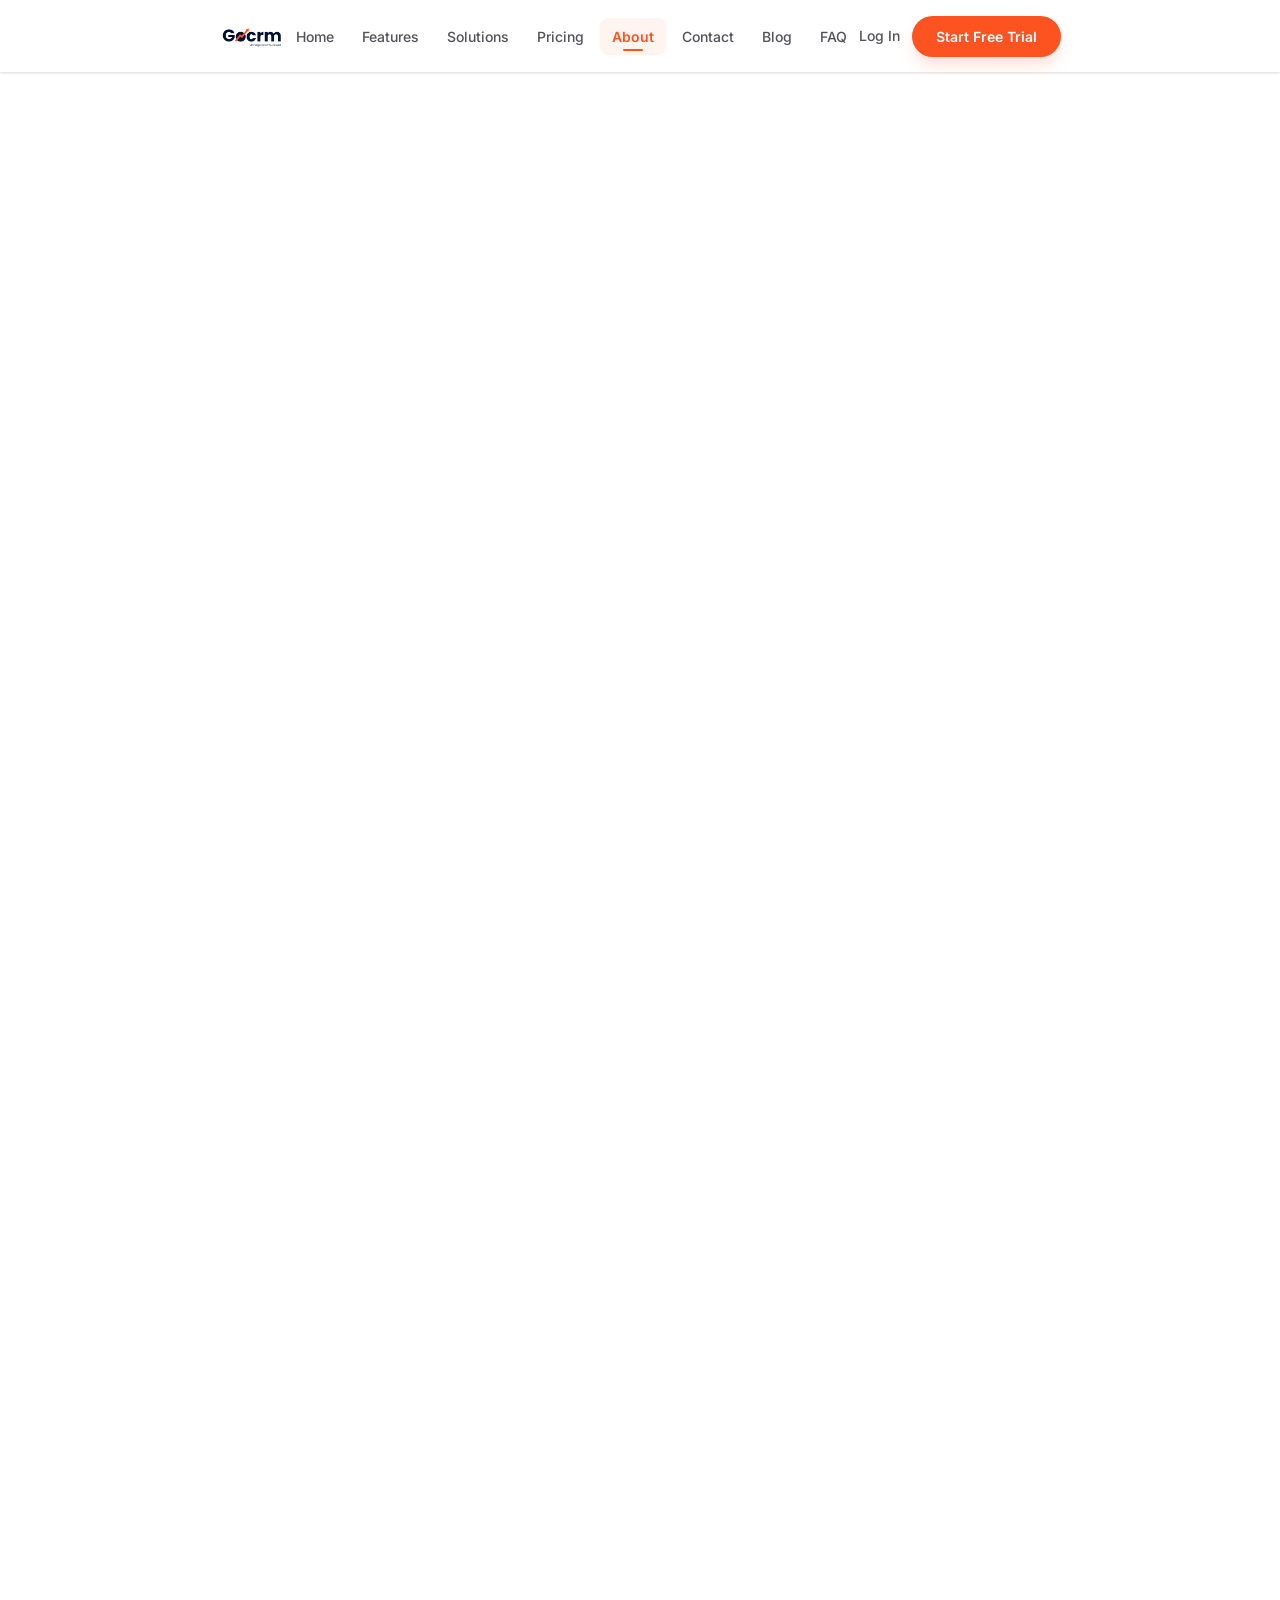
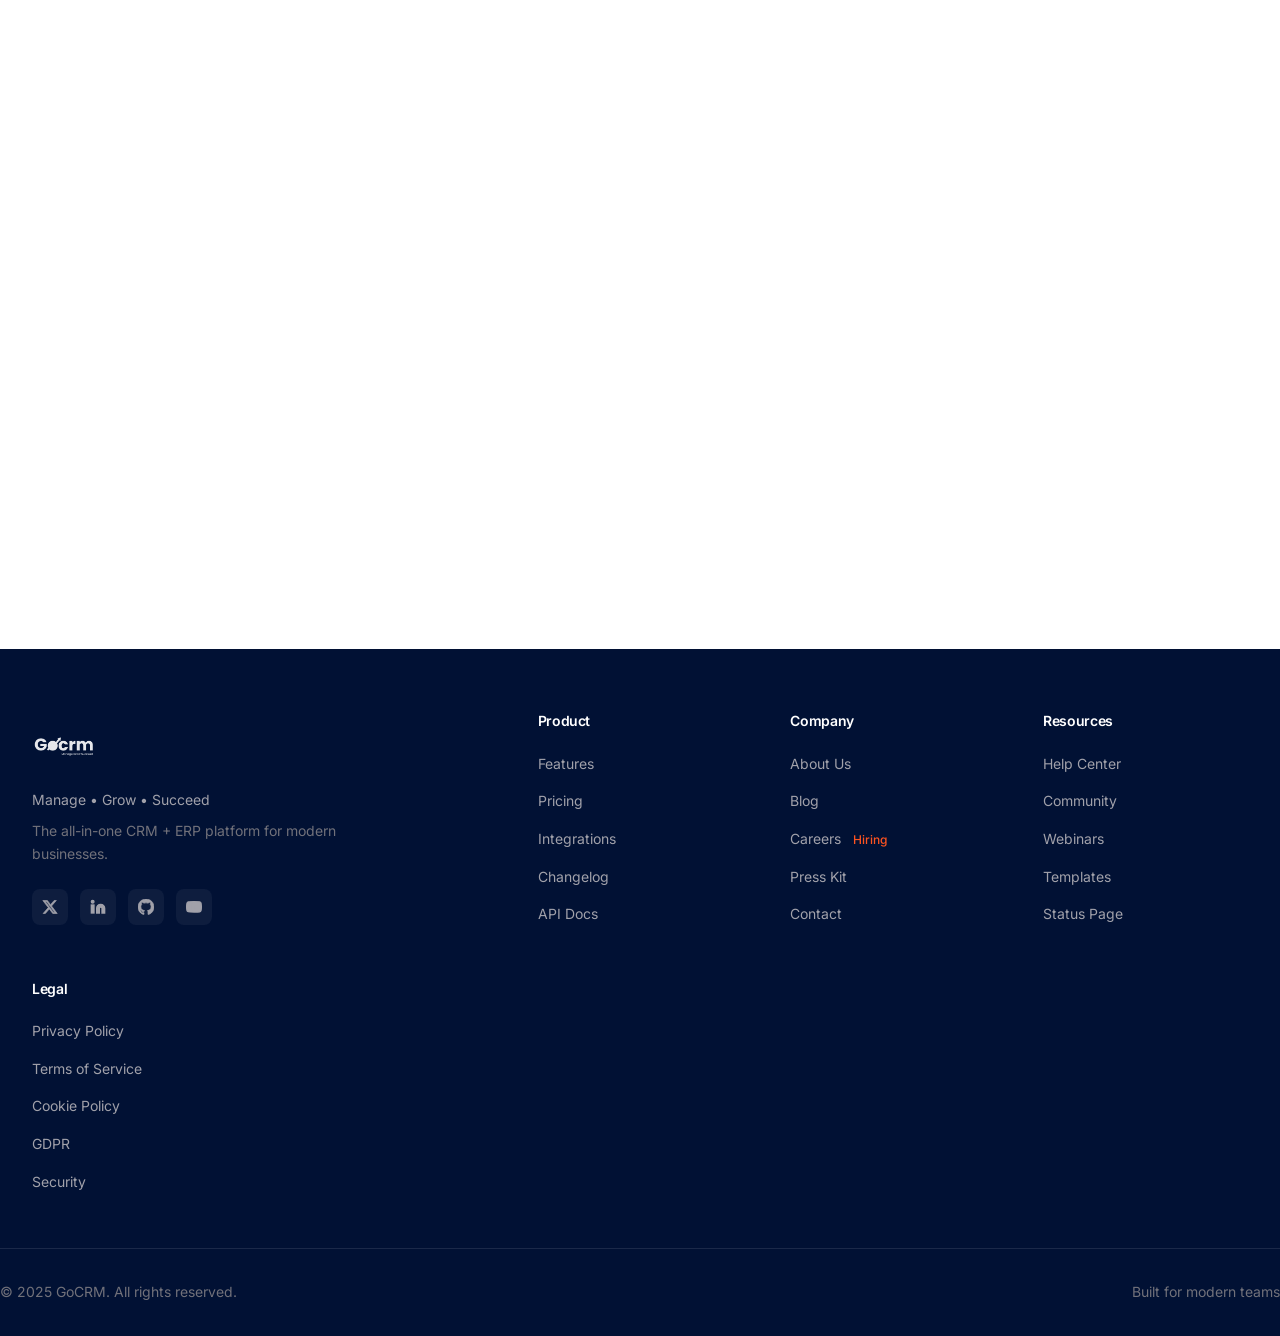
==== commit aeaaf873: "485d787d-07ed-443e-b976-5ad7d72d7677" ====
--- a/gocrm-static/about.html
+++ b/gocrm-static/about.html
@@ -5,17 +5,22 @@
   <meta name="viewport" content="width=device-width, initial-scale=1.0">
   <title>About — GoCRM | Our Story &amp; Mission</title>
   <meta name="description" content="Learn about GoCRM's mission, our story, values, and the passionate team building the future of business management software.">
-  <link rel="icon" href="assets/images/logo.png" type="image/png">
+  <link rel="icon" href="assets/images/logo-gocrm.png" type="image/png">
+  <link rel="preconnect" href="https://fonts.googleapis.com">
+  <link rel="preconnect" href="https://fonts.gstatic.com" crossorigin>
+  <link href="https://fonts.googleapis.com/css2?family=Inter:wght@400;500;600;700;800&display=swap" rel="stylesheet">
   <link rel="stylesheet" href="css/style.css">
 </head>
-<body>
+<body class="page-about">
 <div class="page-wrapper">
 
   <!-- Navigation -->
   <header class="nav" id="navbar">
     <div class="container">
       <div class="nav__inner">
-        <a href="index.html" class="nav__logo"><img src="assets/images/logo.png" alt="GoCRM" height="64"></a>
+        <a href="index.html" class="nav__logo">
+          <img src="assets/images/logo-gocrm.png" alt="GoCRM" class="nav-logo">
+        </a>
         <div class="nav__links">
           <a href="index.html" class="nav__link">Home</a>
           <a href="features.html" class="nav__link">Features</a>
@@ -36,13 +41,16 @@
       </div>
     </div>
   </header>
+
   <!-- Mobile Menu -->
   <div class="mobile-menu" id="mobile-menu">
     <div class="mobile-menu__overlay" id="menu-overlay"></div>
     <div class="mobile-menu__panel">
       <div class="mobile-menu__header">
-        <img src="assets/images/logo.png" alt="GoCRM" height="64">
-        <button class="mobile-menu__close" id="menu-close" aria-label="Close"><svg width="24" height="24" viewBox="0 0 24 24" fill="none" stroke="currentColor" stroke-width="2" stroke-linecap="round"><line x1="18" y1="6" x2="6" y2="18"/><line x1="6" y1="6" x2="18" y2="18"/></svg></button>
+        <img src="assets/images/logo-gocrm.png" alt="GoCRM" class="nav-logo">
+        <button class="mobile-menu__close" id="menu-close" aria-label="Close">
+          <svg width="24" height="24" viewBox="0 0 24 24" fill="none" stroke="currentColor" stroke-width="2" stroke-linecap="round"><line x1="18" y1="6" x2="6" y2="18"/><line x1="6" y1="6" x2="18" y2="18"/></svg>
+        </button>
       </div>
       <div class="mobile-menu__body">
         <a href="index.html" class="mobile-menu__link">Home</a>
@@ -61,60 +69,69 @@
     </div>
   </div>
 
-  <!-- Hero -->
-  <section class="pt-32 pb-16">
-    <div class="container text-center">
-      <span class="section-label">About Us</span>
-      <h1>About GoCRM</h1>
-      <p class="hero-subtitle">We're building the future of business management software.</p>
-    </div>
-  </section>
-
-  <!-- Mission Section -->
-  <section class="pb-24">
-    <div class="container">
-      <div class="about-mission text-center">
-        <h3>Our Mission</h3>
-        <p>Our mission is to democratize business software. We believe every business, regardless of size, deserves access to powerful tools that help them compete and thrive in the digital age.</p>
-      </div>
-    </div>
-  </section>
-
-  <!-- Story Section -->
-  <section class="pb-24">
-    <div class="container">
-      <div class="about-story">
-        <div class="about-story__text">
-          <p>GoCRM was born from a simple observation: small and medium businesses were paying enterprise prices for basic CRM and ERP tools — or worse, struggling with spreadsheets and disconnected apps. We set out to change that. Founded in 2021, GoCRM has grown from a small startup to a trusted platform used by over 5,000 businesses across 30+ countries. Our team of 50+ passionate builders is committed to making business software that's powerful, beautiful, and accessible to everyone.</p>
-        </div>
-        <div class="about-story__stats">
-          <div class="stat-card">
-            <span class="stat-card__number">2021</span>
-            <span class="stat-card__label">Founded</span>
-          </div>
-          <div class="stat-card">
-            <span class="stat-card__number">50+</span>
-            <span class="stat-card__label">Team Members</span>
-          </div>
-          <div class="stat-card">
-            <span class="stat-card__number">5,000+</span>
-            <span class="stat-card__label">Customers</span>
-          </div>
-          <div class="stat-card">
-            <span class="stat-card__number">30+</span>
-            <span class="stat-card__label">Countries</span>
-          </div>
-        </div>
-      </div>
-    </div>
-  </section>
-
-  <!-- Values Section -->
-  <section class="pb-24">
-    <div class="container">
-      <div class="about-values">
-        <h3 class="about-values__title text-center">Our Values</h3>
-        <div class="values-grid">
+  <main>
+
+    <!-- Hero -->
+    <section class="section" style="padding-top:8rem;padding-bottom:4rem;">
+      <div class="container" style="text-align:center;max-width:700px;">
+        <span class="section-label" data-animate="fadeInUp">About Us</span>
+        <h2 style="font-size:2.5rem;font-weight:800;line-height:1.2;margin-top:1rem;margin-bottom:1rem;" data-animate="fadeInUp">About GoCRM</h2>
+        <p style="font-size:1.125rem;color:var(--gray-500);line-height:1.7;" data-animate="fadeInUp">We're on a mission to make powerful business software accessible to every company, everywhere. Here's the story behind GoCRM.</p>
+      </div>
+    </section>
+
+    <!-- Mission Section -->
+    <section class="section" style="padding-bottom:4rem;">
+      <div class="container">
+        <div class="about-mission-card" data-animate="fadeInUp">
+          <div style="display:flex;align-items:center;justify-content:center;gap:0.75rem;margin-bottom:1.25rem;">
+            <svg width="28" height="28" viewBox="0 0 24 24" fill="none" stroke="#FD5320" stroke-width="2" stroke-linecap="round"><path d="M19 14c1.49-1.46 3-3.21 3-5.5A5.5 5.5 0 0 0 16.5 3c-1.76 0-3 .5-4.5 2-1.5-1.5-2.74-2-4.5-2A5.5 5.5 0 0 0 2 8.5c0 2.3 1.5 4.05 3 5.5l7 7Z"/></svg>
+            <h3 style="font-size:1.5rem;font-weight:700;color:var(--navy);margin:0;">Our Mission</h3>
+          </div>
+          <p style="font-size:1.0625rem;color:var(--gray-600);line-height:1.8;max-width:680px;margin:0 auto;text-align:center;">Our mission is to democratize business software. We believe every business, regardless of size, deserves access to powerful tools that help them compete and thrive in the digital age.</p>
+        </div>
+      </div>
+    </section>
+
+    <!-- Story Section -->
+    <section class="section" style="padding-bottom:5rem;">
+      <div class="container">
+        <div class="about-story-grid" data-animate="fadeInUp">
+          <!-- Left: Text -->
+          <div class="about-story-text">
+            <h3 style="font-size:1.5rem;font-weight:700;color:var(--navy);margin-bottom:1.25rem;">Our Story</h3>
+            <p style="color:var(--gray-600);line-height:1.8;margin-bottom:1rem;">GoCRM was born from a simple observation: small and medium businesses were paying enterprise prices for basic CRM and ERP tools — or worse, struggling with spreadsheets and disconnected apps.</p>
+            <p style="color:var(--gray-600);line-height:1.8;margin-bottom:1rem;">Our founders, veterans of the SaaS industry, set out to build an all-in-one platform that combines CRM, ERP, project management, and analytics at a fraction of the cost.</p>
+            <p style="color:var(--gray-600);line-height:1.8;">Today, GoCRM serves thousands of businesses across 30+ countries, and we're just getting started. Every day, we work to make our platform more powerful, more intuitive, and more affordable.</p>
+          </div>
+          <!-- Right: 2x2 Stats -->
+          <div class="about-stats-grid" data-animate="stagger">
+            <div class="about-stat-card">
+              <span class="about-stat-value">2021</span>
+              <span class="about-stat-label">Founded</span>
+            </div>
+            <div class="about-stat-card">
+              <span class="about-stat-value">50+</span>
+              <span class="about-stat-label">Team Members</span>
+            </div>
+            <div class="about-stat-card">
+              <span class="about-stat-value">5,000+</span>
+              <span class="about-stat-label">Customers</span>
+            </div>
+            <div class="about-stat-card">
+              <span class="about-stat-value">30+</span>
+              <span class="about-stat-label">Countries</span>
+            </div>
+          </div>
+        </div>
+      </div>
+    </section>
+
+    <!-- Values Section -->
+    <section class="section" style="padding-bottom:5rem;">
+      <div class="container">
+        <h3 style="font-size:1.5rem;font-weight:700;color:var(--navy);text-align:center;margin-bottom:2.5rem;" data-animate="fadeInUp">Our Values</h3>
+        <div class="values-grid" data-animate="stagger">
 
           <!-- Customer First -->
           <div class="value-card">
@@ -122,7 +139,7 @@
               <svg width="24" height="24" viewBox="0 0 24 24" fill="none" stroke="currentColor" stroke-width="2" stroke-linecap="round"><path d="M19 14c1.49-1.46 3-3.21 3-5.5A5.5 5.5 0 0 0 16.5 3c-1.76 0-3 .5-4.5 2-1.5-1.5-2.74-2-4.5-2A5.5 5.5 0 0 0 2 8.5c0 2.3 1.5 4.05 3 5.5l7 7Z"/></svg>
             </div>
             <h4 class="value-card__title">Customer First</h4>
-            <p class="value-card__desc">Every decision starts with our customers. We listen, learn, and build what they need.</p>
+            <p class="value-card__desc">Every decision starts with our customers. We listen, learn, and build what they truly need to succeed.</p>
           </div>
 
           <!-- Innovation -->
@@ -131,7 +148,7 @@
               <svg width="24" height="24" viewBox="0 0 24 24" fill="none" stroke="currentColor" stroke-width="2" stroke-linecap="round"><path d="M15 14c.2-1 .7-1.7 1.5-2.5 1-.9 1.5-2.2 1.5-3.5A6 6 0 0 0 6 8c0 1 .2 2.2 1.5 3.5.7.7 1.3 1.5 1.5 2.5"/><path d="M9 18h6"/><path d="M10 22h4"/></svg>
             </div>
             <h4 class="value-card__title">Innovation</h4>
-            <p class="value-card__desc">We push boundaries to build better tools that give our customers a competitive edge.</p>
+            <p class="value-card__desc">We push boundaries and embrace new ideas to build better tools that give our customers a competitive edge.</p>
           </div>
 
           <!-- Simplicity -->
@@ -140,7 +157,7 @@
               <svg width="24" height="24" viewBox="0 0 24 24" fill="none" stroke="currentColor" stroke-width="2" stroke-linecap="round"><path d="m12 3-1.912 5.813a2 2 0 0 1-1.275 1.275L3 12l5.813 1.912a2 2 0 0 1 1.275 1.275L12 21l1.912-5.813a2 2 0 0 1 1.275-1.275L21 12l-5.813-1.912a2 2 0 0 1-1.275-1.275L12 3Z"/><path d="M5 3v4"/><path d="M19 17v4"/><path d="M3 5h4"/><path d="M17 19h4"/></svg>
             </div>
             <h4 class="value-card__title">Simplicity</h4>
-            <p class="value-card__desc">Powerful doesn't mean complicated. We make complex things simple and intuitive.</p>
+            <p class="value-card__desc">Powerful doesn't mean complicated. We make complex things simple, intuitive, and delightful to use.</p>
           </div>
 
           <!-- Transparency -->
@@ -154,19 +171,20 @@
 
         </div>
       </div>
-    </div>
-  </section>
-
-  <!-- Team Section -->
-  <section class="pb-24">
-    <div class="container">
-      <div class="about-team">
-        <h3 class="about-team__title text-center">Meet Our Team</h3>
-        <div class="team-grid">
+    </section>
+
+    <!-- Team Section -->
+    <section class="section" style="padding-bottom:5rem;">
+      <div class="container">
+        <div style="text-align:center;margin-bottom:2.5rem;" data-animate="fadeInUp">
+          <h3 style="font-size:1.5rem;font-weight:700;color:var(--navy);margin-bottom:0.75rem;">Meet Our Team</h3>
+          <p style="color:var(--gray-500);max-width:560px;margin:0 auto;line-height:1.7;">The passionate people behind GoCRM who work every day to build the best business platform for you.</p>
+        </div>
+        <div class="team-grid" data-animate="stagger">
 
           <!-- Alex Morgan -->
           <div class="team-card">
-            <div class="team-card__avatar" style="background-color: #011134;">
+            <div class="team-card__avatar" style="background-color: #FD5320;">
               <span>AM</span>
             </div>
             <h4 class="team-card__name">Alex Morgan</h4>
@@ -175,7 +193,7 @@
 
           <!-- Priya Sharma -->
           <div class="team-card">
-            <div class="team-card__avatar" style="background-color: #FD5320;">
+            <div class="team-card__avatar" style="background-color: #011134;">
               <span>PS</span>
             </div>
             <h4 class="team-card__name">Priya Sharma</h4>
@@ -184,7 +202,7 @@
 
           <!-- James Liu -->
           <div class="team-card">
-            <div class="team-card__avatar" style="background-color: #10b981;">
+            <div class="team-card__avatar" style="background-color: #FD5320;">
               <span>JL</span>
             </div>
             <h4 class="team-card__name">James Liu</h4>
@@ -193,7 +211,7 @@
 
           <!-- Sarah Williams -->
           <div class="team-card">
-            <div class="team-card__avatar" style="background-color: #7c3aed;">
+            <div class="team-card__avatar" style="background-color: #011134;">
               <span>SW</span>
             </div>
             <h4 class="team-card__name">Sarah Williams</h4>
@@ -202,7 +220,7 @@
 
           <!-- Omar Hassan -->
           <div class="team-card">
-            <div class="team-card__avatar" style="background-color: #3b82f6;">
+            <div class="team-card__avatar" style="background-color: #FD5320;">
               <span>OH</span>
             </div>
             <h4 class="team-card__name">Omar Hassan</h4>
@@ -211,7 +229,7 @@
 
           <!-- Maria Costa -->
           <div class="team-card">
-            <div class="team-card__avatar" style="background-color: #ec4899;">
+            <div class="team-card__avatar" style="background-color: #011134;">
               <span>MC</span>
             </div>
             <h4 class="team-card__name">Maria Costa</h4>
@@ -220,95 +238,78 @@
 
         </div>
       </div>
-    </div>
-  </section>
-
-  <!-- CTA Section -->
-  <section class="cta-section">
-    <div class="container">
-      <div class="cta-section__inner text-center">
-        <h2>Ready to transform your business?</h2>
-        <p>Join 5,000+ companies already using GoCRM to manage, grow, and succeed.</p>
-        <div class="cta-section__buttons">
-          <a href="pricing.html" class="btn btn--primary btn--lg">Start Free Trial</a>
-          <a href="contact.html" class="btn btn--outline btn--lg">Book a Demo</a>
-        </div>
-      </div>
-    </div>
-  </section>
+    </section>
+
+  </main>
 
   <!-- Footer -->
   <footer class="footer">
-    <div class="container">
-      <div class="footer__grid">
-        <div class="footer__brand">
-          <img src="assets/images/logo.png" alt="GoCRM" class="footer__logo" height="64">
-          <p class="footer__tagline">Manage &bull; Grow &bull; Succeed</p>
-          <p class="footer__desc">The all-in-one CRM + ERP platform for modern businesses.</p>
-          <div class="footer__social">
-            <a href="#" class="footer__social-link" aria-label="Twitter">
-              <svg width="16" height="16" viewBox="0 0 24 24" fill="currentColor"><path d="M18.244 2.25h3.308l-7.227 8.26 8.502 11.24H16.17l-5.214-6.817L4.99 21.75H1.68l7.73-8.835L1.254 2.25H8.08l4.713 6.231zm-1.161 17.52h1.833L7.084 4.126H5.117z"/></svg>
-            </a>
-            <a href="#" class="footer__social-link" aria-label="LinkedIn">
-              <svg width="16" height="16" viewBox="0 0 24 24" fill="none" stroke="currentColor" stroke-width="2" stroke-linecap="round"><path d="M16 8a6 6 0 0 1 6 6v7h-4v-7a2 2 0 0 0-2-2 2 2 0 0 0-2 2v7h-4v-7a6 6 0 0 1 6-6z"/><rect x="2" y="9" width="4" height="12"/><circle cx="4" cy="4" r="2"/></svg>
-            </a>
-            <a href="#" class="footer__social-link" aria-label="GitHub">
-              <svg width="16" height="16" viewBox="0 0 24 24" fill="currentColor"><path d="M12 0c-6.626 0-12 5.373-12 12 0 5.302 3.438 9.8 8.207 11.387.599.111.793-.261.793-.577v-2.234c-3.338.726-4.033-1.416-4.033-1.416-.546-1.387-1.333-1.756-1.333-1.756-1.089-.745.083-.729.083-.729 1.205.084 1.839 1.237 1.839 1.237 1.07 1.834 2.807 1.304 3.492.997.107-.775.418-1.305.762-1.604-2.665-.305-5.467-1.334-5.467-5.931 0-1.311.469-2.381 1.236-3.221-.124-.303-.535-1.524.117-3.176 0 0 1.008-.322 3.301 1.23.957-.266 1.983-.399 3.003-.404 1.02.005 2.047.138 3.006.404 2.291-1.552 3.297-1.23 3.297-1.23.653 1.653.242 2.874.118 3.176.77.84 1.235 1.911 1.235 3.221 0 4.609-2.807 5.624-5.479 5.921.43.372.823 1.102.823 2.222v3.293c0 .319.192.694.801.576 4.765-1.589 8.199-6.086 8.199-11.386 0-6.627-5.373-12-12-12z"/></svg>
-            </a>
-            <a href="#" class="footer__social-link" aria-label="YouTube">
-              <svg width="16" height="16" viewBox="0 0 24 24" fill="none" stroke="currentColor" stroke-width="2" stroke-linecap="round"><path d="M2.5 17a24.12 24.12 0 0 1 0-10 2 2 0 0 1 1.4-1.4 49.56 49.56 0 0 1 16.2 0A2 2 0 0 1 21.5 7a24.12 24.12 0 0 1 0 10 2 2 0 0 1-1.4 1.4 49.55 49.55 0 0 1-16.2 0A2 2 0 0 1 2.5 17"/><path d="m10 15 5-3-5-3z"/></svg>
-            </a>
-          </div>
-        </div>
-        <div class="footer__col">
-          <h4>Product</h4>
-          <ul>
-            <li><a href="features.html">Features</a></li>
-            <li><a href="pricing.html">Pricing</a></li>
-            <li><a href="#">Integrations</a></li>
-            <li><a href="#">Changelog</a></li>
-            <li><a href="#">API Docs</a></li>
-          </ul>
-        </div>
-        <div class="footer__col">
-          <h4>Company</h4>
-          <ul>
-            <li><a href="about.html">About Us</a></li>
-            <li><a href="blog.html">Blog</a></li>
-            <li><a href="#">Careers <span class="footer__badge">Hiring</span></a></li>
-            <li><a href="#">Press Kit</a></li>
-            <li><a href="contact.html">Contact</a></li>
-          </ul>
-        </div>
-        <div class="footer__col">
-          <h4>Resources</h4>
-          <ul>
-            <li><a href="#">Help Center</a></li>
-            <li><a href="#">Community</a></li>
-            <li><a href="#">Webinars</a></li>
-            <li><a href="#">Templates</a></li>
-            <li><a href="#">Status Page</a></li>
-          </ul>
-        </div>
-        <div class="footer__col">
-          <h4>Legal</h4>
-          <ul>
-            <li><a href="#">Privacy Policy</a></li>
-            <li><a href="#">Terms of Service</a></li>
-            <li><a href="#">Cookie Policy</a></li>
-            <li><a href="#">GDPR</a></li>
-            <li><a href="#">Security</a></li>
-          </ul>
-        </div>
-      </div>
-      <div class="footer__bottom">
-        <p>&copy; 2025 GoCRM. All rights reserved.</p>
-        <p>Built for modern teams</p>
+    <div class="footer__top">
+      <div class="container">
+        <div class="footer__grid">
+          <div class="footer__brand">
+            <img src="assets/images/logo-gocrm.png" alt="GoCRM" class="footer-logo">
+            <p class="footer__tagline">Manage &bull; Grow &bull; Succeed</p>
+            <p class="footer__desc">The all-in-one CRM + ERP platform for modern businesses.</p>
+            <div class="footer__social">
+              <a href="#" class="footer__social-btn" aria-label="Twitter"><svg width="16" height="16" viewBox="0 0 24 24" fill="currentColor"><path d="M18.244 2.25h3.308l-7.227 8.26 8.502 11.24H16.17l-5.214-6.817L4.99 21.75H1.68l7.73-8.835L1.254 2.25H8.08l4.713 6.231zm-1.161 17.52h1.833L7.084 4.126H5.117z"/></svg></a>
+              <a href="#" class="footer__social-btn" aria-label="LinkedIn"><svg width="16" height="16" viewBox="0 0 24 24" fill="none" stroke="currentColor" stroke-width="2" stroke-linecap="round"><path d="M16 8a6 6 0 0 1 6 6v7h-4v-7a2 2 0 0 0-2-2 2 2 0 0 0-2 2v7h-4v-7a6 6 0 0 1 6-6z"/><rect x="2" y="9" width="4" height="12"/><circle cx="4" cy="4" r="2"/></svg></a>
+              <a href="#" class="footer__social-btn" aria-label="GitHub"><svg width="16" height="16" viewBox="0 0 24 24" fill="currentColor"><path d="M12 0c-6.626 0-12 5.373-12 12 0 5.302 3.438 9.8 8.207 11.387.599.111.793-.261.793-.577v-2.234c-3.338.726-4.033-1.416-4.033-1.416-.546-1.387-1.333-1.756-1.333-1.756-1.089-.745.083-.729.083-.729 1.205.084 1.839 1.237 1.839 1.237 1.07 1.834 2.807 1.304 3.492.997.107-.775.418-1.305.762-1.604-2.665-.305-5.467-1.334-5.467-5.931 0-1.311.469-2.381 1.236-3.221-.124-.303-.535-1.524.117-3.176 0 0 1.008-.322 3.301 1.23.957-.266 1.983-.399 3.003-.404 1.02.005 2.047.138 3.006.404 2.291-1.552 3.297-1.23 3.297-1.23.653 1.653.242 2.874.118 3.176.77.84 1.235 1.911 1.235 3.221 0 4.609-2.807 5.624-5.479 5.921.43.372.823 1.102.823 2.222v3.293c0 .319.192.694.801.576 4.765-1.589 8.199-6.086 8.199-11.386 0-6.627-5.373-12-12-12z"/></svg></a>
+              <a href="#" class="footer__social-btn" aria-label="YouTube"><svg width="16" height="16" viewBox="0 0 24 24" fill="none" stroke="currentColor" stroke-width="2" stroke-linecap="round"><path d="M22.54 6.42a2.78 2.78 0 0 0-1.94-2C18.88 4 12 4 12 4s-6.88 0-8.6.46a2.78 2.78 0 0 0-1.94 2A29 29 0 0 0 1 11.75a29 29 0 0 0 .46 5.33A2.78 2.78 0 0 0 3.4 19.1c1.72.46 8.6.46 8.6.46s6.88 0 8.6-.46a2.78 2.78 0 0 0 1.94-2 29 29 0 0 0 .46-5.25 29 29 0 0 0-.46-5.43z"/><polygon points="9.75 15.02 15.5 11.75 9.75 8.48 9.75 15.02"/></svg></a>
+            </div>
+          </div>
+          <div>
+            <h4 class="footer__col-title">Product</h4>
+            <ul class="footer__col-links">
+              <li><a href="features.html">Features</a></li>
+              <li><a href="pricing.html">Pricing</a></li>
+              <li><a href="#">Integrations</a></li>
+              <li><a href="#">Changelog</a></li>
+              <li><a href="#">API Docs</a></li>
+            </ul>
+          </div>
+          <div>
+            <h4 class="footer__col-title">Company</h4>
+            <ul class="footer__col-links">
+              <li><a href="about.html">About Us</a></li>
+              <li><a href="blog.html">Blog</a></li>
+              <li><a href="#">Careers <span class="footer__badge">Hiring</span></a></li>
+              <li><a href="#">Press Kit</a></li>
+              <li><a href="contact.html">Contact</a></li>
+            </ul>
+          </div>
+          <div>
+            <h4 class="footer__col-title">Resources</h4>
+            <ul class="footer__col-links">
+              <li><a href="#">Help Center</a></li>
+              <li><a href="#">Community</a></li>
+              <li><a href="#">Webinars</a></li>
+              <li><a href="#">Templates</a></li>
+              <li><a href="#">Status Page</a></li>
+            </ul>
+          </div>
+          <div>
+            <h4 class="footer__col-title">Legal</h4>
+            <ul class="footer__col-links">
+              <li><a href="#">Privacy Policy</a></li>
+              <li><a href="#">Terms of Service</a></li>
+              <li><a href="#">Cookie Policy</a></li>
+              <li><a href="#">GDPR</a></li>
+              <li><a href="#">Security</a></li>
+            </ul>
+          </div>
+        </div>
+      </div>
+    </div>
+    <div class="footer__bottom">
+      <div class="footer__bottom-inner">
+        <p class="footer__copy">&copy; 2025 GoCRM. All rights reserved.</p>
+        <p class="footer__copy">Built for modern teams</p>
       </div>
     </div>
   </footer>
 
-</div><!-- page-wrapper -->
-<script src="js/script.js"></script>
+</div><!-- /.page-wrapper -->
+<script src="js/script.js" defer></script>
 </body>
 </html>
--- a/gocrm-static/css/style.css
+++ b/gocrm-static/css/style.css
@@ -1,6 +1,7 @@
 /* ==========================================================================
    GoCRM — Premium SaaS Website Stylesheet
    Pure HTML/CSS/JS — No Frameworks
+   Version: 2.0.0
    ========================================================================== */
 
 /* ==========================================================================
@@ -15,6 +16,7 @@
   /* Brand Colors */
   --navy: #011134;
   --navy-light: #0a1e4a;
+  --navy-dark: #000a1e;
   --orange: #FD5320;
   --orange-hover: #e04a1c;
   --orange-light: #fff4f0;
@@ -34,21 +36,34 @@
   --gray-900: #18181b;
 
   /* Shadows */
-  --shadow-sm: 0 1px 2px rgba(0,0,0,0.05);
-  --shadow: 0 1px 3px rgba(0,0,0,0.1), 0 1px 2px rgba(0,0,0,0.06);
-  --shadow-md: 0 4px 6px -1px rgba(0,0,0,0.1), 0 2px 4px -2px rgba(0,0,0,0.1);
-  --shadow-lg: 0 10px 15px -3px rgba(0,0,0,0.1), 0 4px 6px -4px rgba(0,0,0,0.1);
-  --shadow-xl: 0 20px 25px -5px rgba(0,0,0,0.1), 0 8px 10px -6px rgba(0,0,0,0.1);
+  --shadow-sm: 0 1px 2px rgba(0, 0, 0, 0.05);
+  --shadow: 0 1px 3px rgba(0, 0, 0, 0.1), 0 1px 2px rgba(0, 0, 0, 0.06);
+  --shadow-md: 0 4px 6px -1px rgba(0, 0, 0, 0.1), 0 2px 4px -2px rgba(0, 0, 0, 0.1);
+  --shadow-lg: 0 10px 15px -3px rgba(0, 0, 0, 0.1), 0 4px 6px -4px rgba(0, 0, 0, 0.1);
+  --shadow-xl: 0 20px 25px -5px rgba(0, 0, 0, 0.1), 0 8px 10px -6px rgba(0, 0, 0, 0.1);
+  --shadow-2xl: 0 25px 50px -12px rgba(0, 0, 0, 0.25);
 
   /* Borders */
   --radius: 0.75rem;
 
   /* Typography */
   --font-sans: 'Inter', system-ui, -apple-system, sans-serif;
+
+  /* Transitions */
+  --transition-fast: 0.15s ease;
+  --transition-base: 0.2s ease;
+  --transition-slow: 0.3s ease;
+
+  /* Z-index scale */
+  --z-base: 0;
+  --z-dropdown: 10;
+  --z-sticky: 40;
+  --z-overlay: 50;
+  --z-modal: 60;
 }
 
 /* ==========================================================================
-   3. MODERN CSS RESET
+   3. CSS RESET / NORMALIZE
    ========================================================================== */
 *,
 *::before,
@@ -63,16 +78,17 @@
   -webkit-text-size-adjust: 100%;
   -moz-text-size-adjust: 100%;
   text-size-adjust: 100%;
-}
-
-body {
-  font-family: var(--font-sans);
-  color: var(--navy);
-  background: var(--white);
-  line-height: 1.6;
   -webkit-font-smoothing: antialiased;
   -moz-osx-font-smoothing: grayscale;
   text-rendering: optimizeLegibility;
+}
+
+body {
+  font-family: var(--font-sans);
+  font-size: 1rem;
+  line-height: 1.6;
+  color: var(--navy);
+  background: var(--white);
 }
 
 /* Selection */
@@ -86,28 +102,15 @@
   color: var(--white);
 }
 
-/* Custom Scrollbar */
-::-webkit-scrollbar {
-  width: 6px;
-}
-
-::-webkit-scrollbar-track {
-  background: var(--gray-100);
-}
-
-::-webkit-scrollbar-thumb {
-  background: var(--gray-300);
-  border-radius: 3px;
-}
-
-::-webkit-scrollbar-thumb:hover {
-  background: var(--gray-400);
-}
-
 /* Images */
+img,
+svg {
+  display: block;
+  max-width: 100%;
+}
+
 img {
-  max-width: 100%;
-  display: block;
+  height: auto;
 }
 
 /* Links */
@@ -119,12 +122,15 @@
 /* Lists */
 ul, ol {
   list-style: none;
+  padding: 0;
+  margin: 0;
 }
 
 /* Forms */
 button, input, select, textarea {
   font: inherit;
   color: inherit;
+  outline: none;
 }
 
 button {
@@ -139,8 +145,70 @@
   border-spacing: 0;
 }
 
+/* Fieldset / Legend */
+fieldset {
+  border: 0;
+  padding: 0;
+  margin: 0;
+}
+
+/* Address */
+address {
+  font-style: normal;
+}
+
+/* Remove default summary styles */
+summary {
+  cursor: pointer;
+}
+
+/* Remove default dialog styles */
+dialog {
+  padding: 0;
+}
+
 /* ==========================================================================
-   4. LAYOUT
+   4. CUSTOM SCROLLBAR
+   ========================================================================== */
+::-webkit-scrollbar {
+  width: 6px;
+  height: 6px;
+}
+
+::-webkit-scrollbar-track {
+  background: var(--gray-100);
+}
+
+::-webkit-scrollbar-thumb {
+  background: var(--gray-300);
+  border-radius: 3px;
+}
+
+::-webkit-scrollbar-thumb:hover {
+  background: var(--gray-400);
+}
+
+/* Firefox */
+* {
+  scrollbar-width: thin;
+  scrollbar-color: var(--gray-300) var(--gray-100);
+}
+
+/* ==========================================================================
+   5. PAGE LAYOUT (Sticky Footer)
+   ========================================================================== */
+.page-wrapper {
+  display: flex;
+  flex-direction: column;
+  min-height: 100vh;
+}
+
+.page-wrapper > .footer {
+  margin-top: auto;
+}
+
+/* ==========================================================================
+   6. LAYOUT UTILITIES
    ========================================================================== */
 .container {
   max-width: 1280px;
@@ -173,11 +241,134 @@
   color: var(--white);
 }
 
+.section--dark {
+  background: var(--navy-dark);
+  color: var(--white);
+}
+
+.section__heading {
+  font-size: 1.875rem;
+  font-weight: 700;
+  color: var(--navy);
+  line-height: 1.1;
+  letter-spacing: -0.025em;
+}
+
+@media (min-width: 768px) {
+  .section__heading {
+    font-size: 2.25rem;
+  }
+}
+
+.section--dark .section__heading,
+.section--navy .section__heading {
+  color: var(--white);
+}
+
+.section__subtitle {
+  color: var(--gray-500);
+  font-size: 1rem;
+  margin-top: 0.75rem;
+  line-height: 1.625;
+}
+
+.section--dark .section__subtitle,
+.section--navy .section__subtitle {
+  color: var(--gray-300);
+}
+
 /* ==========================================================================
-   5. TYPOGRAPHY CLASSES
+   7. TYPOGRAPHY SYSTEM
    ========================================================================== */
+h1, h2, h3, h4, h5, h6 {
+  color: var(--navy);
+  font-weight: 700;
+  letter-spacing: -0.025em;
+  line-height: 1.1;
+}
+
+.section--navy h1,
+.section--navy h2,
+.section--navy h3,
+.section--navy h4,
+.section--dark h1,
+.section--dark h2,
+.section--dark h3,
+.section--dark h4 {
+  color: var(--white);
+}
+
+h1 {
+  font-size: 2.25rem;
+  font-weight: 700;
+  letter-spacing: -0.025em;
+}
+
+@media (min-width: 640px) {
+  h1 { font-size: 3rem; }
+}
+
+@media (min-width: 768px) {
+  h1 { font-size: 3.75rem; }
+}
+
+@media (min-width: 1024px) {
+  h1 { font-size: 4.5rem; }
+}
+
+/* Inner page hero headings — smaller */
+.hero__container h1,
+.pt-32 h1 {
+  font-size: 2.25rem;
+  letter-spacing: -0.025em;
+}
+
+@media (min-width: 640px) {
+  .hero__container h1,
+  .pt-32 h1 { font-size: 3rem; }
+}
+
+@media (min-width: 768px) {
+  .hero__container h1,
+  .pt-32 h1 { font-size: 3.75rem; }
+}
+
+h2 {
+  font-size: 1.875rem;
+}
+
+@media (min-width: 768px) {
+  h2 { font-size: 2.25rem; }
+}
+
+@media (min-width: 1024px) {
+  h2 { font-size: 3rem; }
+}
+
+h3 {
+  font-size: 1.25rem;
+}
+
+@media (min-width: 768px) {
+  h3 { font-size: 1.5rem; }
+}
+
+h4 {
+  font-size: 1.125rem;
+}
+
+h5 {
+  font-size: 1rem;
+}
+
+h6 {
+  font-size: 0.875rem;
+  text-transform: uppercase;
+  letter-spacing: 0.05em;
+}
+
 .section-label {
-  font-size: 14px;
+  font-size: 0.875rem;
   font-weight: 500;
   color: var(--gray-400);
   letter-spacing: 0.05em;
@@ -192,18 +383,15 @@
   letter-spacing: -0.025em;
   text-align: center;
   line-height: 1.1;
+  margin-top: 1rem;
 }
 
 @media (min-width: 768px) {
-  .section-title {
-    font-size: 3rem;
-  }
+  .section-title { font-size: 3rem; }
 }
 
 @media (min-width: 1024px) {
-  .section-title {
-    font-size: 3.75rem;
-  }
+  .section-title { font-size: 3.75rem; }
 }
 
 .section-title--white {
@@ -211,30 +399,27 @@
 }
 
 .section-subtitle {
-  font-size: 18px;
+  font-size: 1.125rem;
   color: var(--gray-500);
   max-width: 42rem;
-  margin-left: auto;
-  margin-right: auto;
+  margin: 1.5rem auto 0;
   text-align: center;
-  margin-top: 1.5rem;
-  line-height: 1.6;
+  line-height: 1.625;
 }
 
 /* ==========================================================================
-   6. NAVIGATION
+   8. NAVIGATION
    ========================================================================== */
 .nav {
   position: fixed;
   top: 0;
   left: 0;
   right: 0;
-  z-index: 50;
+  z-index: var(--z-sticky);
   height: 72px;
   display: flex;
   align-items: center;
-  justify-content: space-between;
-  transition: background 0.3s ease, box-shadow 0.3s ease, backdrop-filter 0.3s ease;
+  transition: background var(--transition-slow), box-shadow var(--transition-slow), backdrop-filter var(--transition-slow);
 }
 
 .nav--scrolled {
@@ -244,14 +429,52 @@
   box-shadow: var(--shadow);
 }
 
+.nav__inner {
+  display: flex;
+  align-items: center;
+  justify-content: space-between;
+  height: 72px;
+  width: 100%;
+}
+
+/* When .nav__inner is a direct child of .nav (not inside .container) */
+.nav > .nav__inner {
+  max-width: 1280px;
+  margin: 0 auto;
+  padding: 0 1rem;
+}
+
+@media (min-width: 640px) {
+  .nav > .nav__inner { padding: 0 1.5rem; }
+}
+
+@media (min-width: 1024px) {
+  .nav > .nav__inner { padding: 0 2rem; }
+}
+
+/* When .container wraps .nav__inner (index/solutions style) */
+.container > .nav__inner {
+  display: flex;
+  align-items: center;
+  justify-content: space-between;
+  height: 72px;
+}
+
 .nav__logo {
   height: 64px;
   width: auto;
   cursor: pointer;
-}
-
-.nav__logo--footer {
+  flex-shrink: 0;
+}
+
+.nav__logo-img {
   height: 64px;
+  width: auto;
+}
+
+.nav__logo--footer,
+.footer__logo {
+  height: 4rem;
   width: auto;
   filter: brightness(0) invert(1);
 }
@@ -279,8 +502,9 @@
   background: none;
   border: none;
   cursor: pointer;
-  transition: color 0.2s ease;
+  transition: color var(--transition-base);
   line-height: 1.5;
+  display: inline-block;
 }
 
 .nav__link:hover {
@@ -304,15 +528,17 @@
   border-radius: 9999px;
 }
 
-.nav__cta {
+.nav__cta,
+.nav__actions {
   display: none;
+  align-items: center;
+  gap: 12px;
 }
 
 @media (min-width: 1024px) {
-  .nav__cta {
+  .nav__cta,
+  .nav__actions {
     display: flex;
-    align-items: center;
-    gap: 12px;
   }
 }
 
@@ -324,7 +550,7 @@
   background: none;
   border: none;
   text-decoration: none;
-  transition: color 0.2s ease;
+  transition: color var(--transition-base);
 }
 
 .nav__login:hover {
@@ -341,6 +567,12 @@
   border: none;
   cursor: pointer;
   background: none;
+  color: var(--navy);
+  transition: background var(--transition-base);
+}
+
+.nav__hamburger:hover {
+  background: var(--gray-50);
 }
 
 @media (min-width: 1024px) {
@@ -350,15 +582,15 @@
 }
 
 /* ==========================================================================
-   7. MOBILE MENU
+   9. MOBILE MENU (Slide-in Drawer)
    ========================================================================== */
 .mobile-menu {
   position: fixed;
   inset: 0;
-  z-index: 50;
+  z-index: var(--z-overlay);
   pointer-events: none;
   opacity: 0;
-  transition: all 0.3s ease;
+  transition: opacity var(--transition-slow);
 }
 
 .mobile-menu--open {
@@ -370,6 +602,28 @@
   position: absolute;
   inset: 0;
   background: rgba(0, 0, 0, 0.5);
+  opacity: 0;
+  transition: opacity var(--transition-slow);
+}
+
+.mobile-menu--open .mobile-menu__overlay {
+  opacity: 1;
+}
+
+/* Standalone overlay (contact/blog/faq pages) */
+.mobile-menu__overlay {
+  position: fixed;
+  inset: 0;
+  z-index: var(--z-overlay);
+  background: rgba(0, 0, 0, 0.5);
+  opacity: 0;
+  pointer-events: none;
+  transition: opacity var(--transition-slow);
+}
+
+.mobile-menu__overlay--visible {
+  opacity: 1;
+  pointer-events: auto;
 }
 
 .mobile-menu__panel {
@@ -381,11 +635,28 @@
   height: 100%;
   background: var(--white);
   transform: translateX(100%);
-  transition: transform 0.3s ease;
+  transition: transform var(--transition-slow);
   overflow-y: auto;
-}
-
-.mobile-menu--open .mobile-menu__panel {
+  z-index: 1;
+}
+
+/* Standalone mobile menu (contact/blog/faq) */
+.mobile-menu {
+  position: fixed;
+  top: 0;
+  right: 0;
+  width: 300px;
+  max-width: 85vw;
+  height: 100%;
+  background: var(--white);
+  transform: translateX(100%);
+  transition: transform var(--transition-slow);
+  z-index: calc(var(--z-overlay) + 1);
+  overflow-y: auto;
+}
+
+.mobile-menu--open .mobile-menu__panel,
+.mobile-menu.mobile-menu--open {
   transform: translateX(0);
 }
 
@@ -395,6 +666,10 @@
   justify-content: space-between;
   padding: 1.25rem 1.5rem;
   border-bottom: 1px solid var(--gray-200);
+  position: sticky;
+  top: 0;
+  background: var(--white);
+  z-index: 1;
 }
 
 .mobile-menu__close {
@@ -407,11 +682,17 @@
   border: none;
   cursor: pointer;
   background: none;
-  transition: background 0.2s ease;
+  transition: background var(--transition-base);
+  color: var(--navy);
 }
 
 .mobile-menu__close:hover {
   background: var(--gray-50);
+}
+
+.mobile-menu__body,
+.mobile-menu__links {
+  padding: 1rem;
 }
 
 .mobile-menu__link {
@@ -419,7 +700,7 @@
   width: 100%;
   text-align: left;
   padding: 0.75rem 1rem;
-  font-size: 15px;
+  font-size: 0.9375rem;
   font-weight: 500;
   color: var(--gray-700);
   border-radius: 0.5rem;
@@ -427,7 +708,7 @@
   border: none;
   cursor: pointer;
   background: none;
-  transition: background 0.2s ease, color 0.2s ease;
+  transition: background var(--transition-base), color var(--transition-base);
 }
 
 .mobile-menu__link:hover {
@@ -440,8 +721,127 @@
   font-weight: 600;
 }
 
+.mobile-menu__footer {
+  padding: 1rem 1.5rem 1.5rem;
+  border-top: 1px solid var(--gray-200);
+  margin-top: 1rem;
+}
+
 /* ==========================================================================
-   8. HERO
+   10. BUTTONS
+   ========================================================================== */
+.btn {
+  display: inline-flex;
+  align-items: center;
+  justify-content: center;
+  font-weight: 600;
+  border-radius: 9999px;
+  cursor: pointer;
+  border: none;
+  transition: all var(--transition-base);
+  text-decoration: none;
+  line-height: 1.5;
+  position: relative;
+  overflow: hidden;
+  white-space: nowrap;
+}
+
+/* Ripple effect container */
+.btn .btn__ripple {
+  position: absolute;
+  border-radius: 50%;
+  background: rgba(255, 255, 255, 0.35);
+  transform: scale(0);
+  animation: btn-ripple 0.6s ease-out;
+  pointer-events: none;
+}
+
+@keyframes btn-ripple {
+  to {
+    transform: scale(4);
+    opacity: 0;
+  }
+}
+
+.btn--primary {
+  background: var(--orange);
+  color: var(--white);
+  padding: 1rem 2rem;
+  font-size: 1rem;
+  box-shadow: 0 10px 15px -3px rgba(253, 83, 32, 0.2);
+}
+
+.btn--primary:hover {
+  background: var(--orange-hover);
+  box-shadow: 0 20px 25px -5px rgba(253, 83, 32, 0.25);
+  transform: translateY(-1px);
+}
+
+.btn--primary:active {
+  transform: scale(0.98) translateY(0);
+}
+
+.btn--secondary {
+  border: 1px solid var(--gray-300);
+  color: var(--navy);
+  padding: 1rem 2rem;
+  font-size: 1rem;
+  background: var(--white);
+}
+
+.btn--secondary:hover {
+  border-color: var(--navy);
+  background: var(--navy);
+  color: var(--white);
+}
+
+.btn--secondary:active {
+  transform: scale(0.98);
+}
+
+.btn--outline {
+  border: 1px solid var(--gray-300);
+  color: var(--navy);
+  padding: 1rem 2rem;
+  font-size: 1rem;
+  background: var(--white);
+}
+
+.btn--outline:hover {
+  border-color: var(--navy);
+  background: var(--navy);
+  color: var(--white);
+}
+
+.btn--outline:active {
+  transform: scale(0.98);
+}
+
+/* White button for dark backgrounds */
+.btn--white {
+  background: var(--white);
+  color: var(--navy);
+  padding: 1rem 2rem;
+  font-size: 1rem;
+}
+
+.btn--white:hover {
+  box-shadow: 0 10px 15px -3px rgba(0, 0, 0, 0.1);
+  transform: translateY(-1px);
+}
+
+.btn--sm {
+  padding: 0.625rem 1.5rem;
+  font-size: 0.875rem;
+}
+
+.btn--lg {
+  padding: 1.125rem 2.5rem;
+  font-size: 1.125rem;
+}
+
+/* ==========================================================================
+   11. HERO SECTION
    ========================================================================== */
 .hero {
   position: relative;
@@ -455,6 +855,30 @@
     padding-top: 10rem;
     padding-bottom: 7rem;
   }
+}
+
+.hero__container {
+  max-width: 1280px;
+  margin: 0 auto;
+  padding: 0 1rem;
+  text-align: center;
+}
+
+@media (min-width: 640px) {
+  .hero__container { padding: 0 1.5rem; }
+}
+
+@media (min-width: 1024px) {
+  .hero__container { padding: 0 2rem; }
+}
+
+.hero__label {
+  display: inline-block;
+  font-size: 0.875rem;
+  font-weight: 500;
+  color: var(--gray-400);
+  letter-spacing: 0.05em;
+  text-transform: uppercase;
 }
 
 .hero__glow {
@@ -528,21 +952,15 @@
 }
 
 @media (min-width: 640px) {
-  .hero__title {
-    font-size: 3rem;
-  }
+  .hero__title { font-size: 3rem; }
 }
 
 @media (min-width: 768px) {
-  .hero__title {
-    font-size: 3.75rem;
-  }
+  .hero__title { font-size: 3.75rem; }
 }
 
 @media (min-width: 1024px) {
-  .hero__title {
-    font-size: 4.5rem;
-  }
+  .hero__title { font-size: 4.5rem; }
 }
 
 .hero__title-highlight {
@@ -570,6 +988,16 @@
   line-height: 1.625;
 }
 
+/* hero-subtitle (used on inner pages, not inside hero__grid) */
+.hero-subtitle {
+  font-size: 1.125rem;
+  color: var(--gray-500);
+  max-width: 42rem;
+  margin: 1rem auto 0;
+  text-align: center;
+  line-height: 1.625;
+}
+
 .hero__buttons {
   margin-top: 2rem;
   display: flex;
@@ -589,79 +1017,211 @@
 }
 
 /* ==========================================================================
-   9. BUTTONS
+   12. DASHBOARD MOCKUP
    ========================================================================== */
-.btn {
-  display: inline-flex;
+.dashboard {
+  border-radius: 1rem;
+  background: var(--white);
+  border: 1px solid var(--gray-100);
+  box-shadow: var(--shadow-xl);
+  overflow: hidden;
+}
+
+.dashboard__topbar {
+  display: flex;
+  align-items: center;
+  justify-content: space-between;
+  padding: 0.75rem 1rem;
+  border-bottom: 1px solid var(--gray-100);
+}
+
+@media (min-width: 640px) {
+  .dashboard__topbar {
+    padding: 0.75rem 1.25rem;
+  }
+}
+
+.dashboard__logo {
+  width: 1.5rem;
+  height: 1.5rem;
+  border-radius: 0.375rem;
+  background: var(--navy);
+  display: flex;
   align-items: center;
   justify-content: center;
+  flex-shrink: 0;
+}
+
+.dashboard__search {
+  display: none;
+  align-items: center;
+  gap: 6px;
+  background: var(--gray-50);
+  border-radius: 0.5rem;
+  padding: 0.375rem 0.625rem;
+}
+
+@media (min-width: 640px) {
+  .dashboard__search {
+    display: flex;
+  }
+}
+
+.dashboard__kpi-grid {
+  display: grid;
+  grid-template-columns: repeat(2, 1fr);
+  gap: 12px;
+  padding: 1rem;
+}
+
+@media (min-width: 640px) {
+  .dashboard__kpi-grid {
+    padding: 1rem 1.25rem;
+  }
+}
+
+@media (min-width: 1024px) {
+  .dashboard__kpi-grid {
+    grid-template-columns: repeat(4, 1fr);
+  }
+}
+
+.dashboard__kpi {
+  background: rgba(245, 245, 245, 0.8);
+  border-radius: 0.75rem;
+  padding: 0.75rem;
+  transition: background-color var(--transition-base);
+}
+
+.dashboard__kpi-icon {
+  width: 1.75rem;
+  height: 1.75rem;
+  border-radius: 0.5rem;
+  display: flex;
+  align-items: center;
+  justify-content: center;
+}
+
+.dashboard__kpi-value {
+  color: var(--navy);
+  font-size: 0.875rem;
+  font-weight: 700;
+  margin-top: 0.5rem;
+}
+
+@media (min-width: 640px) {
+  .dashboard__kpi-value {
+    font-size: 1rem;
+  }
+}
+
+.dashboard__kpi-label {
+  color: var(--gray-400);
+  font-size: 10px;
+  margin-top: 2px;
+}
+
+.dashboard__kpi-change {
+  font-size: 10px;
   font-weight: 600;
-  border-radius: 9999px;
+  color: #16a34a;
+}
+
+.dashboard__content {
+  padding: 1rem;
+  display: flex;
+  flex-direction: column;
+  gap: 1rem;
+}
+
+@media (min-width: 640px) {
+  .dashboard__content {
+    padding: 1rem 1.25rem;
+  }
+}
+
+@media (min-width: 1024px) {
+  .dashboard__content {
+    flex-direction: row;
+  }
+}
+
+.dashboard__chart-area {
+  flex: 1;
+  background: rgba(245, 245, 245, 0.6);
+  border-radius: 0.75rem;
+  padding: 0.75rem;
+}
+
+@media (min-width: 640px) {
+  .dashboard__chart-area {
+    padding: 1rem;
+  }
+}
+
+.dashboard__side-panel {
+  width: 100%;
+  display: flex;
+  flex-direction: column;
+  gap: 12px;
+}
+
+@media (min-width: 1024px) {
+  .dashboard__side-panel {
+    width: 11rem;
+  }
+}
+
+@media (min-width: 1280px) {
+  .dashboard__side-panel {
+    width: 12rem;
+  }
+}
+
+.dashboard__activity {
+  background: rgba(245, 245, 245, 0.6);
+  border-radius: 0.75rem;
+  padding: 0.75rem;
+}
+
+.dashboard__activity-item {
+  display: flex;
+  align-items: flex-start;
+  gap: 8px;
+  padding: 0.5rem 0;
+}
+
+.dashboard__activity-avatar {
+  width: 1.25rem;
+  height: 1.25rem;
+  border-radius: 50%;
+  display: flex;
+  align-items: center;
+  justify-content: center;
+  flex-shrink: 0;
+}
+
+.dashboard__invoice-cta {
+  background: var(--navy);
+  border-radius: 0.75rem;
+  padding: 0.75rem;
   cursor: pointer;
-  border: none;
-  transition: all 0.2s ease;
-  text-decoration: none;
-  line-height: 1.5;
-}
-
-.btn--primary {
-  background: var(--orange);
-  color: var(--white);
-  padding: 1rem 2rem;
-  font-size: 1rem;
-  box-shadow: 0 10px 15px -3px rgba(253, 83, 32, 0.2);
-}
-
-.btn--primary:hover {
-  background: var(--orange-hover);
-  box-shadow: 0 20px 25px -5px rgba(253, 83, 32, 0.25);
-}
-
-.btn--primary:active {
-  transform: scale(0.98);
-}
-
-.btn--secondary {
-  border: 1px solid var(--gray-300);
-  color: var(--navy);
-  padding: 1rem 2rem;
-  font-size: 1rem;
-  background: var(--white);
-}
-
-.btn--secondary:hover {
-  border-color: var(--navy);
-  background: var(--navy);
-  color: var(--white);
-}
-
-.btn--secondary:active {
-  transform: scale(0.98);
-}
-
-.btn--sm {
-  padding: 0.625rem 1.5rem;
-  font-size: 0.875rem;
-}
-
-.btn--white {
-  background: var(--white);
-  color: var(--navy);
-}
-
-.btn--white:hover {
-  box-shadow: 0 10px 15px -3px rgba(0, 0, 0, 0.1);
+  transition: background var(--transition-base);
+}
+
+.dashboard__invoice-cta:hover {
+  background: var(--navy-light);
 }
 
 /* ==========================================================================
-   10. CARDS
+   13. CARD SYSTEM
    ========================================================================== */
 .card {
   background: var(--white);
   border-radius: 1rem;
   border: 1px solid var(--gray-100);
   padding: 1.5rem;
-  transition: all 0.3s ease;
+  transition: all var(--transition-slow);
 }
 
 .card:hover {
@@ -679,13 +1239,13 @@
   align-items: center;
   justify-content: center;
   color: var(--navy);
-  transition: color 0.3s ease;
+  transition: color var(--transition-slow);
 }
 
 .card__icon svg {
   width: 24px;
   height: 24px;
-  transition: all 0.3s ease;
+  transition: all var(--transition-slow);
 }
 
 .card:hover .card__icon {
@@ -745,12 +1305,14 @@
   }
 }
 
+/* Blog Card */
 .card--blog {
   overflow: hidden;
   border: 1px solid var(--gray-100);
   border-radius: 1rem;
   background: var(--white);
-  transition: all 0.3s ease;
+  transition: all var(--transition-slow);
+  padding: 0;
 }
 
 .card--blog:hover {
@@ -762,13 +1324,22 @@
   aspect-ratio: 16 / 10;
   background: var(--gray-100);
   overflow: hidden;
+  display: flex;
+  align-items: center;
+  justify-content: center;
+}
+
+.card--blog .card__image svg {
+  width: 48px;
+  height: 48px;
+  color: var(--gray-300);
 }
 
 .card--blog .card__image img {
   width: 100%;
   height: 100%;
   object-fit: cover;
-  transition: transform 0.3s ease;
+  transition: transform var(--transition-slow);
 }
 
 .card--blog:hover .card__image img {
@@ -799,8 +1370,485 @@
   color: #16a34a;
 }
 
+.card--blog .card__body {
+  padding: 1rem 1.5rem 1.5rem;
+}
+
+.card--blog .card__title {
+  margin-top: 0.5rem;
+}
+
+.card--blog .card__desc {
+  margin-top: 0.5rem;
+}
+
+/* Card Author (blog) */
+.card__author {
+  display: flex;
+  align-items: center;
+  gap: 0.75rem;
+  margin-top: 1rem;
+}
+
+.card__avatar {
+  width: 2rem;
+  height: 2rem;
+  border-radius: 50%;
+  display: flex;
+  align-items: center;
+  justify-content: center;
+  font-size: 0.75rem;
+  font-weight: 600;
+  flex-shrink: 0;
+}
+
+.card__author-info {
+  display: flex;
+  flex-direction: column;
+}
+
+.card__author-name {
+  font-size: 0.8125rem;
+  font-weight: 600;
+  color: var(--navy);
+}
+
+.card__author-date {
+  font-size: 0.75rem;
+  color: var(--gray-400);
+}
+
+/* Feature Card */
+.feature-card {
+  background: var(--white);
+  border: 1px solid var(--gray-100);
+  border-radius: 1rem;
+  padding: 1.5rem;
+  transition: all var(--transition-slow);
+}
+
+.feature-card:hover {
+  box-shadow: var(--shadow-lg);
+  transform: translateY(-4px);
+  border-color: var(--gray-200);
+}
+
+.feature-card__icon {
+  width: 3rem;
+  height: 3rem;
+  border-radius: 0.75rem;
+  background: var(--gray-50);
+  display: flex;
+  align-items: center;
+  justify-content: center;
+  color: var(--navy);
+  transition: color var(--transition-slow);
+}
+
+.feature-card__icon svg {
+  width: 24px;
+  height: 24px;
+  stroke-width: 2;
+  transition: all var(--transition-slow);
+}
+
+.feature-card:hover .feature-card__icon {
+  color: var(--orange);
+}
+
+.feature-card:hover .feature-card__icon svg {
+  stroke: var(--orange);
+}
+
+.feature-card__title {
+  font-size: 1.125rem;
+  font-weight: 600;
+  color: var(--navy);
+  margin-top: 1rem;
+}
+
+.feature-card__desc {
+  font-size: 0.875rem;
+  color: var(--gray-500);
+  margin-top: 0.5rem;
+  line-height: 1.625;
+}
+
+/* Solution Card */
+.solution-card {
+  background: var(--white);
+  border: 1px solid var(--gray-100);
+  border-radius: 1rem;
+  padding: 2rem;
+  transition: all var(--transition-slow);
+}
+
+.solution-card:hover {
+  box-shadow: var(--shadow-lg);
+  transform: translateY(-4px);
+  border-color: var(--gray-200);
+}
+
+.solution-card__icon {
+  width: 3.5rem;
+  height: 3.5rem;
+  border-radius: 1rem;
+  background: var(--gray-50);
+  display: flex;
+  align-items: center;
+  justify-content: center;
+  color: var(--navy);
+  transition: color var(--transition-slow);
+}
+
+.solution-card__icon svg {
+  width: 24px;
+  height: 24px;
+  transition: all var(--transition-slow);
+}
+
+.solution-card:hover .solution-card__icon {
+  color: var(--orange);
+}
+
+.solution-card:hover .solution-card__icon svg {
+  stroke: var(--orange);
+}
+
+.solution-card__title {
+  font-size: 1.125rem;
+  font-weight: 600;
+  color: var(--navy);
+  margin-top: 1rem;
+}
+
+.solution-card__desc {
+  font-size: 0.875rem;
+  color: var(--gray-500);
+  margin-top: 0.5rem;
+  line-height: 1.625;
+}
+
+.solution-card__link {
+  display: inline-flex;
+  align-items: center;
+  margin-top: 1rem;
+  font-size: 0.875rem;
+  font-weight: 600;
+  color: var(--orange);
+  text-decoration: none;
+  transition: color var(--transition-base);
+}
+
+.solution-card__link:hover {
+  color: var(--orange-hover);
+}
+
 /* ==========================================================================
-   11. PRICING
+   14. SECTION: TRUSTED BY / LOGOS
+   ========================================================================== */
+.logos {
+  display: flex;
+  align-items: center;
+  justify-content: center;
+  gap: 3rem;
+  flex-wrap: wrap;
+  opacity: 0.6;
+}
+
+.logos__item {
+  font-size: 1.5rem;
+  font-weight: 700;
+  color: var(--gray-300);
+  letter-spacing: -0.025em;
+  white-space: nowrap;
+}
+
+.logos__item img {
+  height: 2rem;
+  width: auto;
+  filter: grayscale(100%);
+  opacity: 0.6;
+  transition: all var(--transition-slow);
+}
+
+.logos__item img:hover {
+  filter: grayscale(0%);
+  opacity: 1;
+}
+
+/* ==========================================================================
+   15. SECTION: WHY GO-CRM
+   ========================================================================== */
+.why-grid {
+  display: grid;
+  gap: 1.5rem;
+}
+
+@media (min-width: 768px) {
+  .why-grid {
+    grid-template-columns: repeat(2, 1fr);
+  }
+}
+
+.why-card {
+  display: flex;
+  gap: 1rem;
+  align-items: flex-start;
+  padding: 1.5rem;
+  border-radius: 1rem;
+  background: var(--white);
+  border: 1px solid var(--gray-100);
+  transition: all var(--transition-slow);
+}
+
+.why-card:hover {
+  box-shadow: var(--shadow-md);
+  border-color: var(--gray-200);
+}
+
+.why-card__icon {
+  width: 3rem;
+  height: 3rem;
+  border-radius: 0.75rem;
+  background: var(--gray-50);
+  display: flex;
+  align-items: center;
+  justify-content: center;
+  flex-shrink: 0;
+  color: var(--navy);
+}
+
+.why-card__icon svg {
+  width: 24px;
+  height: 24px;
+}
+
+.why-card__title {
+  font-size: 1rem;
+  font-weight: 600;
+  color: var(--navy);
+}
+
+.why-card__desc {
+  font-size: 0.875rem;
+  color: var(--gray-500);
+  margin-top: 0.25rem;
+  line-height: 1.625;
+}
+
+/* ==========================================================================
+   16. SECTION: STATS / GROWTH
+   ========================================================================== */
+.stats {
+  display: grid;
+  grid-template-columns: repeat(2, 1fr);
+  gap: 2rem;
+  text-align: center;
+}
+
+@media (min-width: 768px) {
+  .stats {
+    grid-template-columns: repeat(4, 1fr);
+  }
+}
+
+.stat__number {
+  font-size: 2.25rem;
+  font-weight: 700;
+  color: var(--white);
+}
+
+@media (min-width: 768px) {
+  .stat__number {
+    font-size: 3rem;
+  }
+}
+
+.stat__label {
+  color: var(--gray-300);
+  font-size: 0.875rem;
+  margin-top: 0.5rem;
+}
+
+/* Stat Card (About page) */
+.stat-card {
+  text-align: center;
+  padding: 1.5rem;
+}
+
+.stat-card__number {
+  display: block;
+  font-size: 2rem;
+  font-weight: 700;
+  color: var(--orange);
+}
+
+@media (min-width: 768px) {
+  .stat-card__number {
+    font-size: 2.5rem;
+  }
+}
+
+.stat-card__label {
+  display: block;
+  font-size: 0.875rem;
+  color: var(--gray-500);
+  margin-top: 0.25rem;
+}
+
+/* ==========================================================================
+   17. SECTION: HOW IT WORKS / STEPS
+   ========================================================================== */
+.steps {
+  display: flex;
+  flex-direction: column;
+  gap: 2rem;
+  align-items: flex-start;
+}
+
+@media (min-width: 768px) {
+  .steps {
+    flex-direction: row;
+  }
+}
+
+.step {
+  flex: 1;
+  text-align: center;
+  position: relative;
+}
+
+.step__number {
+  font-size: 3.75rem;
+  font-weight: 700;
+  color: rgba(253, 83, 32, 0.1);
+  position: absolute;
+  top: 0;
+  left: 50%;
+  transform: translateX(-50%);
+  line-height: 1;
+  user-select: none;
+  pointer-events: none;
+}
+
+.step__icon {
+  width: 3.5rem;
+  height: 3.5rem;
+  border-radius: 1rem;
+  background: var(--gray-50);
+  display: flex;
+  align-items: center;
+  justify-content: center;
+  margin: 0 auto;
+  position: relative;
+  z-index: 1;
+}
+
+.step__icon svg {
+  width: 24px;
+  height: 24px;
+  color: var(--navy);
+}
+
+.step__title {
+  font-size: 1.25rem;
+  font-weight: 600;
+  color: var(--navy);
+  margin-top: 1.5rem;
+}
+
+.step__desc {
+  color: var(--gray-500);
+  font-size: 0.875rem;
+  margin-top: 0.5rem;
+  max-width: 20rem;
+  margin-left: auto;
+  margin-right: auto;
+  line-height: 1.625;
+}
+
+.step__connector {
+  display: none;
+}
+
+@media (min-width: 768px) {
+  .step__connector {
+    display: block;
+    position: absolute;
+    top: 1.75rem;
+    right: 0;
+    transform: translateX(50%);
+    color: var(--gray-300);
+  }
+}
+
+/* ==========================================================================
+   18. SECTION: TESTIMONIALS
+   ========================================================================== */
+.testimonials {
+  display: grid;
+  gap: 1.5rem;
+}
+
+@media (min-width: 768px) {
+  .testimonials {
+    grid-template-columns: repeat(2, 1fr);
+  }
+}
+
+.testimonial__quote {
+  color: var(--gray-600);
+  font-size: 1rem;
+  line-height: 1.625;
+  font-style: italic;
+}
+
+.testimonial__stars {
+  display: flex;
+  gap: 4px;
+  margin-top: 1rem;
+}
+
+.testimonial__star {
+  width: 1.25rem;
+  height: 1.25rem;
+  fill: #facc15;
+}
+
+.testimonial__author {
+  display: flex;
+  align-items: center;
+  gap: 0.75rem;
+  margin-top: 1.5rem;
+}
+
+.testimonial__avatar {
+  width: 2.5rem;
+  height: 2.5rem;
+  border-radius: 50%;
+  display: flex;
+  align-items: center;
+  justify-content: center;
+  color: var(--white);
+  font-size: 0.875rem;
+  font-weight: 600;
+  flex-shrink: 0;
+}
+
+.testimonial__name {
+  font-size: 0.875rem;
+  font-weight: 600;
+  color: var(--navy);
+}
+
+.testimonial__role {
+  font-size: 0.875rem;
+  color: var(--gray-500);
+}
+
+/* ==========================================================================
+   19. SECTION: PRICING
    ========================================================================== */
 .pricing {
   display: grid;
@@ -810,6 +1858,18 @@
 
 @media (min-width: 768px) {
   .pricing {
+    grid-template-columns: repeat(3, 1fr);
+  }
+}
+
+.pricing-grid {
+  display: grid;
+  gap: 1.5rem;
+  align-items: start;
+}
+
+@media (min-width: 768px) {
+  .pricing-grid {
     grid-template-columns: repeat(3, 1fr);
   }
 }
@@ -820,7 +1880,7 @@
   border: 1px solid var(--gray-200);
   padding: 2rem;
   text-align: center;
-  transition: all 0.3s ease;
+  transition: all var(--transition-slow);
 }
 
 .pricing-card:hover {
@@ -855,18 +1915,30 @@
   white-space: nowrap;
 }
 
+.pricing-card__header {
+  margin-bottom: 1.5rem;
+}
+
 .pricing-card__name {
   font-size: 1.25rem;
   font-weight: 700;
   color: var(--navy);
-  margin-top: 1.5rem;
+}
+
+.pricing-card__desc {
+  color: var(--gray-500);
+  font-size: 0.875rem;
+  margin-top: 0.5rem;
 }
 
 .pricing-card__price {
+  margin-top: 1rem;
+}
+
+.pricing-card__amount {
   font-size: 2.25rem;
   font-weight: 700;
   color: var(--navy);
-  margin-top: 1rem;
 }
 
 .pricing-card__period {
@@ -874,10 +1946,11 @@
   font-size: 0.875rem;
 }
 
-.pricing-card__desc {
-  color: var(--gray-500);
-  font-size: 0.875rem;
-  margin-top: 0.5rem;
+.pricing-card__cta {
+  display: inline-flex;
+  width: 100%;
+  justify-content: center;
+  margin-top: 1.5rem;
 }
 
 .pricing-card__features {
@@ -903,14 +1976,33 @@
   flex-shrink: 0;
 }
 
-/* Pricing Toggle */
+/* Pricing Toggle Switch */
 .pricing-toggle {
   display: flex;
   align-items: center;
   justify-content: center;
   gap: 0.75rem;
-  margin-top: 2rem;
-  margin-bottom: 2rem;
+  margin-bottom: 3rem;
+}
+
+.pricing-toggle__label {
+  font-size: 0.875rem;
+  font-weight: 500;
+  color: var(--gray-500);
+  transition: color var(--transition-base);
+}
+
+.pricing-toggle__label--active {
+  color: var(--navy);
+  font-weight: 600;
+}
+
+.pricing-toggle__save {
+  display: inline-block;
+  font-size: 0.75rem;
+  font-weight: 600;
+  color: var(--orange);
+  margin-left: 0.25rem;
 }
 
 .pricing-toggle__btn {
@@ -920,7 +2012,7 @@
   background: none;
   border: none;
   cursor: pointer;
-  transition: color 0.2s ease;
+  transition: color var(--transition-base);
 }
 
 .pricing-toggle__btn--active {
@@ -935,7 +2027,7 @@
   border-radius: 9999px;
   position: relative;
   cursor: pointer;
-  transition: background 0.3s ease;
+  transition: background var(--transition-slow);
   border: none;
   padding: 0;
 }
@@ -944,7 +2036,8 @@
   background: var(--orange);
 }
 
-.pricing-toggle__switch::after {
+.pricing-toggle__switch::after,
+.pricing-toggle__knob {
   content: '';
   position: absolute;
   top: 4px;
@@ -953,7 +2046,7 @@
   height: 1rem;
   background: var(--white);
   border-radius: 50%;
-  transition: transform 0.3s ease;
+  transition: transform var(--transition-slow);
   box-shadow: var(--shadow-sm);
 }
 
@@ -962,188 +2055,33 @@
 }
 
 /* ==========================================================================
-   12. TESTIMONIALS
+   20. SECTION: FAQ / ACCORDION
    ========================================================================== */
-.testimonials {
-  display: grid;
-  gap: 1.5rem;
-}
-
-@media (min-width: 768px) {
-  .testimonials {
-    grid-template-columns: repeat(2, 1fr);
-  }
-}
-
-.testimonial__quote {
-  color: var(--gray-600);
-  font-size: 1rem;
-  line-height: 1.625;
-  font-style: italic;
-}
-
-.testimonial__stars {
-  display: flex;
-  gap: 4px;
-  margin-top: 1rem;
-}
-
-.testimonial__star {
-  width: 1.25rem;
-  height: 1.25rem;
-  fill: #facc15;
-}
-
-.testimonial__author {
-  display: flex;
-  align-items: center;
-  gap: 0.75rem;
-  margin-top: 1.5rem;
-}
-
-.testimonial__avatar {
-  width: 2.5rem;
-  height: 2.5rem;
-  border-radius: 50%;
-  display: flex;
-  align-items: center;
-  justify-content: center;
-  color: var(--white);
-  font-size: 0.875rem;
+.faq {
+  max-width: 48rem;
+  margin: 0 auto;
+}
+
+.faq__group {
+  margin-bottom: 2.5rem;
+}
+
+.faq__group-heading {
+  font-size: 1.125rem;
   font-weight: 600;
-  flex-shrink: 0;
-}
-
-.testimonial__name {
-  font-size: 0.875rem;
-  font-weight: 600;
-  color: var(--navy);
-}
-
-.testimonial__role {
-  font-size: 0.875rem;
-  color: var(--gray-500);
-}
-
-/* ==========================================================================
-   13. STATS / GROWTH
-   ========================================================================== */
-.stats {
-  display: grid;
-  grid-template-columns: repeat(2, 1fr);
-  gap: 2rem;
-  text-align: center;
-}
-
-@media (min-width: 768px) {
-  .stats {
-    grid-template-columns: repeat(4, 1fr);
-  }
-}
-
-.stat__number {
-  font-size: 2.25rem;
-  font-weight: 700;
-  color: var(--white);
-}
-
-@media (min-width: 768px) {
-  .stat__number {
-    font-size: 3rem;
-  }
-}
-
-.stat__label {
-  color: var(--gray-300);
-  font-size: 0.875rem;
-  margin-top: 0.5rem;
-}
-
-/* ==========================================================================
-   14. HOW IT WORKS / STEPS
-   ========================================================================== */
-.steps {
-  display: flex;
-  flex-direction: column;
-  gap: 2rem;
-  align-items: flex-start;
-}
-
-@media (min-width: 768px) {
-  .steps {
-    flex-direction: row;
-  }
-}
-
-.step {
-  flex: 1;
-  text-align: center;
-  position: relative;
-}
-
-.step__number {
-  font-size: 3.75rem;
-  font-weight: 700;
-  color: rgba(253, 83, 32, 0.1);
-  position: absolute;
-  top: 0;
-  left: 50%;
-  transform: translateX(-50%);
-  line-height: 1;
-  user-select: none;
-  pointer-events: none;
-}
-
-.step__icon {
-  width: 3.5rem;
-  height: 3.5rem;
-  border-radius: 1rem;
-  background: var(--gray-50);
-  display: flex;
-  align-items: center;
-  justify-content: center;
-  margin: 0 auto;
-  position: relative;
-  z-index: 1;
-}
-
-.step__title {
-  font-size: 1.25rem;
-  font-weight: 600;
-  color: var(--navy);
-  margin-top: 1.5rem;
-}
-
-.step__desc {
-  color: var(--gray-500);
-  font-size: 0.875rem;
-  margin-top: 0.5rem;
-  max-width: 20rem;
-  margin-left: auto;
-  margin-right: auto;
-  line-height: 1.625;
-}
-
-.step__connector {
-  display: none;
-}
-
-@media (min-width: 768px) {
-  .step__connector {
-    display: block;
-    position: absolute;
-    top: 1.75rem;
-    right: 0;
-    transform: translateX(50%);
-    color: var(--gray-300);
-  }
-}
-
-/* ==========================================================================
-   15. FAQ ACCORDION
-   ========================================================================== */
+  color: var(--navy);
+  margin-bottom: 0.75rem;
+  padding-bottom: 0.75rem;
+  border-bottom: 2px solid var(--orange);
+  display: inline-block;
+}
+
 .faq-item {
   border-bottom: 1px solid var(--gray-200);
+}
+
+.faq-item:last-child {
+  border-bottom: none;
 }
 
 .faq-item__question {
@@ -1161,25 +2099,27 @@
   font-size: 1rem;
   font-family: var(--font-sans);
   line-height: 1.5;
-}
-
-.faq-item__icon {
+  gap: 1rem;
+}
+
+.faq-item__icon,
+.faq-item__chevron {
   width: 1.25rem;
   height: 1.25rem;
   color: var(--gray-400);
-  transition: transform 0.3s ease;
+  transition: transform var(--transition-slow);
   flex-shrink: 0;
-  margin-left: 1rem;
-}
-
-.faq-item--open .faq-item__icon {
+}
+
+.faq-item--open .faq-item__icon,
+.faq-item--open .faq-item__chevron {
   transform: rotate(180deg);
 }
 
 .faq-item__answer {
   max-height: 0;
   overflow: hidden;
-  transition: max-height 0.3s ease, padding 0.3s ease;
+  transition: max-height var(--transition-slow), padding var(--transition-slow);
   padding: 0;
 }
 
@@ -1194,14 +2134,92 @@
   line-height: 1.625;
 }
 
+/* Pricing FAQ (standalone) */
+.pricing-faqs {
+  max-width: 48rem;
+  margin: 0 auto;
+}
+
+.pricing-faqs__title {
+  font-size: 1.875rem;
+  font-weight: 700;
+  color: var(--navy);
+  letter-spacing: -0.025em;
+  margin-bottom: 2rem;
+}
+
+@media (min-width: 768px) {
+  .pricing-faqs__title {
+    font-size: 2.25rem;
+  }
+}
+
+.pricing-faq {
+  border-bottom: 1px solid var(--gray-200);
+}
+
+.pricing-faq__question {
+  width: 100%;
+  display: flex;
+  align-items: center;
+  justify-content: space-between;
+  padding: 1.25rem 0;
+  text-align: left;
+  font-weight: 500;
+  color: var(--navy);
+  cursor: pointer;
+  border: none;
+  background: none;
+  font-size: 1rem;
+  font-family: var(--font-sans);
+  line-height: 1.5;
+  gap: 1rem;
+}
+
+.pricing-faq__icon {
+  width: 1.25rem;
+  height: 1.25rem;
+  color: var(--gray-400);
+  transition: transform var(--transition-slow);
+  flex-shrink: 0;
+}
+
+.pricing-faq--open .pricing-faq__icon {
+  transform: rotate(180deg);
+}
+
+.pricing-faq__answer {
+  max-height: 0;
+  overflow: hidden;
+  transition: max-height var(--transition-slow), padding var(--transition-slow);
+  padding: 0;
+}
+
+.pricing-faq--open .pricing-faq__answer {
+  max-height: 200px;
+  padding-bottom: 1.25rem;
+}
+
+.pricing-faq__answer p {
+  color: var(--gray-500);
+  font-size: 0.875rem;
+  line-height: 1.625;
+}
+
 /* ==========================================================================
-   16. FEATURES TABS
+   21. SECTION: FEATURES TABS
    ========================================================================== */
 .tabs {
   display: flex;
+  flex-direction: column;
+  align-items: center;
+  margin-bottom: 3rem;
+}
+
+.tabs__nav {
+  display: flex;
   gap: 0.5rem;
   justify-content: center;
-  margin-bottom: 3rem;
   flex-wrap: wrap;
 }
 
@@ -1212,7 +2230,7 @@
   border-radius: 9999px;
   border: 1px solid var(--gray-200);
   cursor: pointer;
-  transition: all 0.2s ease;
+  transition: all var(--transition-base);
   background: none;
   color: var(--gray-600);
   font-family: var(--font-sans);
@@ -1223,14 +2241,34 @@
   color: var(--navy);
 }
 
-.tab--active {
+.tab--active,
+.tabs__btn--active {
   background: var(--navy);
   color: var(--white);
   border-color: var(--navy);
 }
 
-.tab--active:hover {
+.tab--active:hover,
+.tabs__btn--active:hover {
   color: var(--white);
+}
+
+.tabs__btn {
+  padding: 0.625rem 1.25rem;
+  font-size: 0.875rem;
+  font-weight: 500;
+  border-radius: 9999px;
+  border: 1px solid var(--gray-200);
+  cursor: pointer;
+  transition: all var(--transition-base);
+  background: none;
+  color: var(--gray-600);
+  font-family: var(--font-sans);
+}
+
+.tabs__btn:hover {
+  border-color: var(--gray-300);
+  color: var(--navy);
 }
 
 .tab-content {
@@ -1252,205 +2290,439 @@
   }
 }
 
+.solutions-grid {
+  display: grid;
+  gap: 1.5rem;
+}
+
+@media (min-width: 768px) {
+  .solutions-grid {
+    grid-template-columns: repeat(3, 1fr);
+  }
+}
+
 /* ==========================================================================
-   17. DASHBOARD MOCKUP
+   22. SECTION: CTA
    ========================================================================== */
-.dashboard {
+.cta {
+  background: var(--navy);
+  color: var(--white);
+  padding: 6rem 0;
+  position: relative;
+  overflow: hidden;
+}
+
+.cta__title {
+  font-size: 2.25rem;
+  font-weight: 700;
+  text-align: center;
+  color: var(--white);
+}
+
+@media (min-width: 768px) {
+  .cta__title {
+    font-size: 3rem;
+  }
+}
+
+.cta__subtitle {
+  color: var(--gray-300);
+  font-size: 1.125rem;
+  text-align: center;
+  margin-top: 1.5rem;
+  max-width: 42rem;
+  margin-left: auto;
+  margin-right: auto;
+  line-height: 1.625;
+}
+
+.cta__buttons {
+  display: flex;
+  justify-content: center;
+  gap: 1rem;
+  margin-top: 2.5rem;
+  flex-wrap: wrap;
+}
+
+/* CTA Section (inner pages) */
+.cta-section {
+  background: var(--navy);
+  color: var(--white);
+  padding: 6rem 0;
+  position: relative;
+  overflow: hidden;
+}
+
+.cta-section__inner {
+  max-width: 48rem;
+  margin: 0 auto;
+}
+
+.cta-section__inner h2 {
+  color: var(--white);
+  font-size: 2.25rem;
+  font-weight: 700;
+  letter-spacing: -0.025em;
+}
+
+@media (min-width: 768px) {
+  .cta-section__inner h2 {
+    font-size: 3rem;
+  }
+}
+
+.cta-section__inner p {
+  color: var(--gray-300);
+  font-size: 1.125rem;
+  margin-top: 1rem;
+  line-height: 1.625;
+}
+
+.cta-section__buttons {
+  display: flex;
+  justify-content: center;
+  gap: 1rem;
+  margin-top: 2.5rem;
+  flex-wrap: wrap;
+}
+
+/* ==========================================================================
+   23. CONTACT FORM
+   ========================================================================== */
+.contact-grid {
+  display: grid;
+  gap: 3rem;
+}
+
+@media (min-width: 768px) {
+  .contact-grid {
+    grid-template-columns: repeat(2, 1fr);
+  }
+}
+
+.contact-form {
+  display: flex;
+  flex-direction: column;
+}
+
+.form-group {
+  margin-bottom: 1.25rem;
+}
+
+.form-label {
+  display: block;
+  font-size: 0.875rem;
+  font-weight: 500;
+  color: var(--navy);
+  margin-bottom: 0.375rem;
+}
+
+.form-input {
+  width: 100%;
+  padding: 0.625rem 1rem;
+  border: 1px solid var(--gray-200);
+  border-radius: 0.75rem;
+  font-size: 0.875rem;
+  outline: none;
+  transition: border-color var(--transition-base), box-shadow var(--transition-base);
+  background: var(--white);
+  font-family: var(--font-sans);
+  color: var(--navy);
+  line-height: 1.5;
+}
+
+.form-input:focus {
+  border-color: var(--navy);
+  box-shadow: 0 0 0 3px rgba(1, 17, 52, 0.1);
+}
+
+.form-input::placeholder {
+  color: var(--gray-400);
+}
+
+.form-select {
+  width: 100%;
+  padding: 0.625rem 1rem;
+  border: 1px solid var(--gray-200);
+  border-radius: 0.75rem;
+  font-size: 0.875rem;
+  outline: none;
+  transition: border-color var(--transition-base), box-shadow var(--transition-base);
+  background: var(--white);
+  font-family: var(--font-sans);
+  color: var(--navy);
+  appearance: none;
+  -webkit-appearance: none;
+  -moz-appearance: none;
+  background-image: url("data:image/svg+xml,%3Csvg xmlns='http://www.w3.org/2000/svg' width='16' height='16' viewBox='0 0 24 24' fill='none' stroke='%2371717a' stroke-width='2' stroke-linecap='round' stroke-linejoin='round'%3E%3Cpolyline points='6 9 12 15 18 9'%3E%3C/polyline%3E%3C/svg%3E");
+  background-repeat: no-repeat;
+  background-position: right 0.75rem center;
+  padding-right: 2.5rem;
+  cursor: pointer;
+  line-height: 1.5;
+}
+
+.form-select:focus {
+  border-color: var(--navy);
+  box-shadow: 0 0 0 3px rgba(1, 17, 52, 0.1);
+}
+
+.form-textarea {
+  width: 100%;
+  padding: 0.625rem 1rem;
+  border: 1px solid var(--gray-200);
+  border-radius: 0.75rem;
+  font-size: 0.875rem;
+  outline: none;
+  transition: border-color var(--transition-base), box-shadow var(--transition-base);
+  background: var(--white);
+  font-family: var(--font-sans);
+  color: var(--navy);
+  min-height: 120px;
+  resize: vertical;
+  line-height: 1.5;
+}
+
+.form-textarea:focus {
+  border-color: var(--navy);
+  box-shadow: 0 0 0 3px rgba(1, 17, 52, 0.1);
+}
+
+.form-textarea::placeholder {
+  color: var(--gray-400);
+}
+
+/* Contact Info (right column) */
+.contact-info {
+  padding: 2rem;
+  background: var(--gray-50);
   border-radius: 1rem;
+  height: fit-content;
+}
+
+.contact-info__heading {
+  font-size: 1.25rem;
+  font-weight: 600;
+  color: var(--navy);
+  margin-bottom: 2rem;
+}
+
+.contact-info__item {
+  display: flex;
+  align-items: flex-start;
+  gap: 1rem;
+  margin-bottom: 1.5rem;
+}
+
+.contact-info__icon {
+  width: 2.5rem;
+  height: 2.5rem;
+  border-radius: 0.75rem;
   background: var(--white);
-  border: 1px solid var(--gray-100);
-  box-shadow: var(--shadow-xl);
-  overflow: hidden;
-}
-
-.dashboard__topbar {
-  display: flex;
-  align-items: center;
-  justify-content: space-between;
-  padding: 0.75rem 1rem;
-  border-bottom: 1px solid var(--gray-100);
-}
-
-@media (min-width: 640px) {
-  .dashboard__topbar {
-    padding: 0.75rem 1.25rem;
-  }
-}
-
-.dashboard__logo {
-  width: 1.5rem;
-  height: 1.5rem;
-  border-radius: 0.375rem;
-  background: var(--navy);
   display: flex;
   align-items: center;
   justify-content: center;
   flex-shrink: 0;
-}
-
-.dashboard__search {
-  display: none;
-  align-items: center;
-  gap: 6px;
-  background: var(--gray-50);
-  border-radius: 0.5rem;
-  padding: 0.375rem 0.625rem;
-}
-
-@media (min-width: 640px) {
-  .dashboard__search {
-    display: flex;
-  }
-}
-
-.dashboard__kpi-grid {
-  display: grid;
-  grid-template-columns: repeat(2, 1fr);
-  gap: 12px;
-  padding: 1rem;
-}
-
-@media (min-width: 640px) {
-  .dashboard__kpi-grid {
-    padding: 1rem 1.25rem;
-  }
-}
-
-@media (min-width: 1024px) {
-  .dashboard__kpi-grid {
-    grid-template-columns: repeat(4, 1fr);
-  }
-}
-
-.dashboard__kpi {
-  background: rgba(245, 245, 245, 0.8);
-  border-radius: 0.75rem;
-  padding: 0.75rem;
-  transition: background-color 0.2s ease;
-}
-
-.dashboard__kpi-icon {
-  width: 1.75rem;
-  height: 1.75rem;
-  border-radius: 0.5rem;
-  display: flex;
-  align-items: center;
-  justify-content: center;
-}
-
-.dashboard__kpi-value {
-  color: var(--navy);
-  font-size: 0.875rem;
-  font-weight: 700;
-  margin-top: 0.5rem;
-}
-
-@media (min-width: 640px) {
-  .dashboard__kpi-value {
-    font-size: 1rem;
-  }
-}
-
-.dashboard__kpi-label {
-  color: var(--gray-400);
-  font-size: 10px;
-  margin-top: 2px;
-}
-
-.dashboard__kpi-change {
-  font-size: 10px;
-  font-weight: 600;
-  color: #16a34a;
-}
-
-.dashboard__content {
-  padding: 1rem;
-  display: flex;
-  flex-direction: column;
-  gap: 1rem;
-}
-
-@media (min-width: 640px) {
-  .dashboard__content {
-    padding: 1rem 1.25rem;
-  }
-}
-
-@media (min-width: 1024px) {
-  .dashboard__content {
-    flex-direction: row;
-  }
-}
-
-.dashboard__chart-area {
-  flex: 1;
-  background: rgba(245, 245, 245, 0.6);
-  border-radius: 0.75rem;
-  padding: 0.75rem;
-}
-
-@media (min-width: 640px) {
-  .dashboard__chart-area {
-    padding: 1rem;
-  }
-}
-
-.dashboard__side-panel {
-  width: 100%;
-  display: flex;
-  flex-direction: column;
-  gap: 12px;
-}
-
-@media (min-width: 1024px) {
-  .dashboard__side-panel {
-    width: 11rem;
-  }
-}
-
-@media (min-width: 1280px) {
-  .dashboard__side-panel {
-    width: 12rem;
-  }
-}
-
-.dashboard__activity {
-  background: rgba(245, 245, 245, 0.6);
-  border-radius: 0.75rem;
-  padding: 0.75rem;
-}
-
-.dashboard__activity-item {
-  display: flex;
-  align-items: flex-start;
-  gap: 8px;
-  padding: 0.5rem 0;
-}
-
-.dashboard__activity-avatar {
+  border: 1px solid var(--gray-100);
+}
+
+.contact-info__icon svg {
   width: 1.25rem;
   height: 1.25rem;
-  border-radius: 50%;
-  display: flex;
-  align-items: center;
-  justify-content: center;
-  flex-shrink: 0;
-}
-
-.dashboard__invoice-cta {
+  color: var(--navy);
+}
+
+.contact-info__label {
+  display: block;
+  font-size: 0.75rem;
+  color: var(--gray-400);
+  text-transform: uppercase;
+  letter-spacing: 0.05em;
+  font-weight: 500;
+}
+
+.contact-info__value {
+  display: block;
+  font-size: 0.875rem;
+  color: var(--navy);
+  font-weight: 500;
+  margin-top: 0.125rem;
+}
+
+.contact-info__card {
+  margin-top: 2rem;
   background: var(--navy);
   border-radius: 0.75rem;
-  padding: 0.75rem;
-  cursor: pointer;
-  transition: background 0.2s ease;
-}
-
-.dashboard__invoice-cta:hover {
-  background: var(--navy-light);
+  padding: 1.5rem;
+  text-align: center;
+}
+
+.contact-info__card-text {
+  color: var(--gray-300);
+  font-size: 0.875rem;
+  margin-bottom: 0.5rem;
+}
+
+.contact-info__card-link {
+  color: var(--orange);
+  font-size: 0.875rem;
+  font-weight: 600;
+  text-decoration: none;
+  transition: color var(--transition-base);
+}
+
+.contact-info__card-link:hover {
+  color: var(--orange-hover);
 }
 
 /* ==========================================================================
-   18. FLOATING WIDGETS
+   24. FOOTER
+   ========================================================================== */
+.footer {
+  background: var(--navy);
+  color: var(--white);
+}
+
+.footer__top {
+  padding-top: 4rem;
+  padding-bottom: 3rem;
+}
+
+.footer__grid {
+  display: grid;
+  gap: 3rem;
+}
+
+@media (min-width: 768px) {
+  .footer__grid {
+    grid-template-columns: repeat(5, 1fr);
+  }
+}
+
+.footer__brand {
+  grid-column: span 1;
+}
+
+@media (min-width: 768px) {
+  .footer__brand {
+    grid-column: span 2;
+  }
+}
+
+.footer__tagline {
+  color: var(--gray-400);
+  font-size: 0.875rem;
+  margin-top: 0.75rem;
+}
+
+.footer__desc {
+  color: var(--gray-500);
+  font-size: 0.875rem;
+  margin-top: 0.5rem;
+  max-width: 20rem;
+  line-height: 1.625;
+}
+
+.footer__social {
+  display: flex;
+  gap: 12px;
+  margin-top: 1.5rem;
+}
+
+.footer__social-btn,
+.footer__social-link {
+  width: 2.25rem;
+  height: 2.25rem;
+  display: flex;
+  align-items: center;
+  justify-content: center;
+  border-radius: 0.5rem;
+  background: rgba(255, 255, 255, 0.05);
+  transition: background var(--transition-base);
+  color: var(--gray-400);
+}
+
+.footer__social-btn:hover,
+.footer__social-link:hover {
+  background: rgba(255, 255, 255, 0.1);
+  color: var(--white);
+}
+
+.footer__social-btn svg,
+.footer__social-link svg {
+  width: 1rem;
+  height: 1rem;
+  fill: currentColor;
+  stroke: currentColor;
+}
+
+.footer__col-title,
+.footer__col-heading {
+  color: var(--white);
+  font-weight: 600;
+  font-size: 0.875rem;
+}
+
+.footer__col-links,
+.footer__col-list {
+  list-style: none;
+  padding: 0;
+  margin-top: 1rem;
+}
+
+.footer__col-links li,
+.footer__col-list li {
+  padding: 0.375rem 0;
+}
+
+.footer__col-links a,
+.footer__col-list a {
+  color: var(--gray-400);
+  font-size: 0.875rem;
+  text-decoration: none;
+  transition: color var(--transition-base);
+}
+
+.footer__col-links a:hover,
+.footer__col-list a:hover {
+  color: var(--white);
+}
+
+.footer__badge {
+  font-size: 0.75rem;
+  color: var(--orange);
+  font-weight: 500;
+  margin-left: 0.5rem;
+}
+
+.footer__bottom {
+  border-top: 1px solid rgba(255, 255, 255, 0.1);
+  padding-top: 2rem;
+  padding-bottom: 2rem;
+}
+
+.footer__bottom-inner {
+  display: flex;
+  flex-direction: column;
+  align-items: center;
+  gap: 1rem;
+}
+
+@media (min-width: 640px) {
+  .footer__bottom-inner {
+    flex-direction: row;
+    justify-content: space-between;
+  }
+}
+
+.footer__bottom p,
+.footer__bottom-inner p {
+  color: var(--gray-500);
+  font-size: 0.875rem;
+}
+
+/* ==========================================================================
+   25. FLOATING WIDGETS
    ========================================================================== */
 .float-widget {
   position: absolute;
@@ -1493,7 +2765,7 @@
 }
 
 /* ==========================================================================
-   19. LAPTOP MOCKUP
+   26. LAPTOP MOCKUP
    ========================================================================== */
 .laptop {
   max-width: 64rem;
@@ -1501,7 +2773,7 @@
   border-radius: 1.5rem;
   background: var(--navy);
   padding: 0.5rem;
-  box-shadow: 0 25px 50px -12px rgba(0, 0, 0, 0.25);
+  box-shadow: var(--shadow-2xl);
 }
 
 .laptop__screen {
@@ -1528,352 +2800,137 @@
 }
 
 /* ==========================================================================
-   20. TRUSTED BY / LOGOS
+   27. ABOUT PAGE
    ========================================================================== */
-.logos {
-  display: flex;
-  align-items: center;
-  justify-content: center;
-  gap: 3rem;
-  flex-wrap: wrap;
-  opacity: 0.6;
-}
-
-.logos__item {
-  font-size: 1.5rem;
-  font-weight: 700;
-  color: var(--gray-300);
-  letter-spacing: -0.025em;
-  white-space: nowrap;
-}
-
-/* ==========================================================================
-   21. CTA SECTION
-   ========================================================================== */
-.cta {
-  background: var(--navy);
-  color: var(--white);
-  padding: 6rem 0;
-  position: relative;
-  overflow: hidden;
-}
-
-.cta__title {
-  font-size: 2.25rem;
-  font-weight: 700;
-  text-align: center;
-  color: var(--white);
-}
-
-@media (min-width: 768px) {
-  .cta__title {
-    font-size: 3rem;
-  }
-}
-
-.cta__subtitle {
-  color: var(--gray-300);
+.about-mission {
+  max-width: 48rem;
+  margin: 0 auto;
+}
+
+.about-mission p {
+  color: var(--gray-500);
   font-size: 1.125rem;
-  text-align: center;
-  margin-top: 1.5rem;
-  max-width: 42rem;
-  margin-left: auto;
-  margin-right: auto;
   line-height: 1.625;
 }
 
-.cta__buttons {
-  display: flex;
-  justify-content: center;
-  gap: 1rem;
-  margin-top: 2.5rem;
-  flex-wrap: wrap;
-}
-
-/* ==========================================================================
-   22. FOOTER
-   ========================================================================== */
-.footer {
-  background: var(--navy);
-  margin-top: auto;
-  color: var(--white);
-}
-
-.footer__top {
-  padding-top: 4rem;
-  padding-bottom: 3rem;
-}
-
-.footer__grid {
+.about-story {
   display: grid;
   gap: 3rem;
 }
 
 @media (min-width: 768px) {
-  .footer__grid {
-    grid-template-columns: repeat(5, 1fr);
-  }
-}
-
-.footer__brand {
-  grid-column: span 1;
+  .about-story {
+    grid-template-columns: 2fr 1fr;
+    align-items: center;
+  }
+}
+
+.about-story__text p {
+  color: var(--gray-600);
+  font-size: 1rem;
+  line-height: 1.625;
+  margin-bottom: 1rem;
+}
+
+.about-story__text p:last-child {
+  margin-bottom: 0;
+}
+
+.about-story__stats {
+  display: grid;
+  grid-template-columns: repeat(2, 1fr);
+  gap: 1rem;
+}
+
+.about-values {
+  text-align: center;
+}
+
+.about-values__title {
+  font-size: 1.5rem;
+  font-weight: 600;
+  color: var(--navy);
+  margin-bottom: 2rem;
 }
 
 @media (min-width: 768px) {
-  .footer__brand {
-    grid-column: span 2;
-  }
-}
-
-.footer__logo {
-  height: 4rem;
-  width: auto;
-  filter: brightness(0) invert(1);
-}
-
-.footer__tagline {
-  color: var(--gray-400);
-  font-size: 0.875rem;
-  margin-top: 0.75rem;
-}
-
-.footer__desc {
+  .about-values__title {
+    font-size: 1.875rem;
+  }
+}
+
+.values-grid {
+  display: grid;
+  gap: 1.5rem;
+}
+
+@media (min-width: 768px) {
+  .values-grid {
+    grid-template-columns: repeat(4, 1fr);
+  }
+}
+
+.value-card {
+  text-align: center;
+  padding: 1.5rem;
+  border-radius: 1rem;
+  border: 1px solid var(--gray-100);
+  transition: all var(--transition-slow);
+}
+
+.value-card:hover {
+  box-shadow: var(--shadow-md);
+  border-color: var(--gray-200);
+}
+
+.value-card__icon {
+  width: 3rem;
+  height: 3rem;
+  border-radius: 0.75rem;
+  background: var(--gray-50);
+  display: flex;
+  align-items: center;
+  justify-content: center;
+  margin: 0 auto;
+  color: var(--navy);
+}
+
+.value-card__icon svg {
+  width: 24px;
+  height: 24px;
+}
+
+.value-card__title {
+  font-size: 1rem;
+  font-weight: 600;
+  color: var(--navy);
+  margin-top: 1rem;
+}
+
+.value-card__desc {
+  font-size: 0.875rem;
   color: var(--gray-500);
-  font-size: 0.875rem;
   margin-top: 0.5rem;
-  max-width: 20rem;
   line-height: 1.625;
 }
 
-.footer__social {
-  display: flex;
-  gap: 12px;
-  margin-top: 1.5rem;
-}
-
-.footer__social-btn {
-  width: 2.25rem;
-  height: 2.25rem;
-  display: flex;
-  align-items: center;
-  justify-content: center;
-  border-radius: 0.5rem;
-  background: rgba(255, 255, 255, 0.05);
-  border: none;
-  cursor: pointer;
-  transition: background 0.2s ease;
-}
-
-.footer__social-btn:hover {
-  background: rgba(255, 255, 255, 0.1);
-}
-
-.footer__social-btn svg {
-  width: 1rem;
-  height: 1rem;
-  fill: var(--gray-400);
-  stroke: var(--gray-400);
-}
-
-.footer__col-title {
-  color: var(--white);
+.about-team {
+  text-align: center;
+}
+
+.about-team__title {
+  font-size: 1.5rem;
   font-weight: 600;
-  font-size: 0.875rem;
-}
-
-.footer__col-links {
-  list-style: none;
-  padding: 0;
-  margin-top: 1rem;
-}
-
-.footer__col-links li {
-  padding: 0.375rem 0;
-}
-
-.footer__col-links a {
-  color: var(--gray-400);
-  font-size: 0.875rem;
-  text-decoration: none;
-  transition: color 0.2s ease;
-}
-
-.footer__col-links a:hover {
-  color: var(--white);
-}
-
-.footer__badge {
-  font-size: 0.75rem;
-  color: var(--orange);
-  font-weight: 500;
-  margin-left: 0.5rem;
-}
-
-.footer__bottom {
-  border-top: 1px solid rgba(255, 255, 255, 0.1);
-  padding-top: 2rem;
-  padding-bottom: 2rem;
-}
-
-.footer__bottom-inner {
-  max-width: 80rem;
-  margin: 0 auto;
-  padding: 0 1rem;
-  display: flex;
-  flex-direction: column;
-  align-items: center;
-  gap: 1rem;
-}
-
-@media (min-width: 640px) {
-  .footer__bottom-inner {
-    padding: 0 1.5rem;
-  }
-}
-
-@media (min-width: 1024px) {
-  .footer__bottom-inner {
-    padding: 0 2rem;
-    flex-direction: row;
-    justify-content: space-between;
-  }
-}
-
-.footer__copy {
-  color: var(--gray-500);
-  font-size: 0.875rem;
-}
-
-/* ==========================================================================
-   23. CONTACT FORM
-   ========================================================================== */
-.contact-grid {
-  display: grid;
-  gap: 3rem;
+  color: var(--navy);
+  margin-bottom: 2rem;
 }
 
 @media (min-width: 768px) {
-  .contact-grid {
-    grid-template-columns: repeat(2, 1fr);
-  }
-}
-
-.form-group {
-  margin-bottom: 1.25rem;
-}
-
-.form-label {
-  display: block;
-  font-size: 0.875rem;
-  font-weight: 500;
-  color: var(--navy);
-  margin-bottom: 0.375rem;
-}
-
-.form-input {
-  width: 100%;
-  padding: 0.625rem 1rem;
-  border: 1px solid var(--gray-200);
-  border-radius: 0.75rem;
-  font-size: 0.875rem;
-  outline: none;
-  transition: border-color 0.2s ease, box-shadow 0.2s ease;
-  background: var(--white);
-  font-family: var(--font-sans);
-  color: var(--navy);
-  line-height: 1.5;
-}
-
-.form-input:focus {
-  border-color: var(--navy);
-  box-shadow: 0 0 0 3px rgba(1, 17, 52, 0.1);
-}
-
-.form-input::placeholder {
-  color: var(--gray-400);
-}
-
-.form-select {
-  width: 100%;
-  padding: 0.625rem 1rem;
-  border: 1px solid var(--gray-200);
-  border-radius: 0.75rem;
-  font-size: 0.875rem;
-  outline: none;
-  transition: border-color 0.2s ease, box-shadow 0.2s ease;
-  background: var(--white);
-  font-family: var(--font-sans);
-  color: var(--navy);
-  appearance: none;
-  -webkit-appearance: none;
-  -moz-appearance: none;
-  background-image: url("data:image/svg+xml,%3Csvg xmlns='http://www.w3.org/2000/svg' width='16' height='16' viewBox='0 0 24 24' fill='none' stroke='%2371717a' stroke-width='2' stroke-linecap='round' stroke-linejoin='round'%3E%3Cpolyline points='6 9 12 15 18 9'%3E%3C/polyline%3E%3C/svg%3E");
-  background-repeat: no-repeat;
-  background-position: right 0.75rem center;
-  padding-right: 2.5rem;
-  cursor: pointer;
-  line-height: 1.5;
-}
-
-.form-select:focus {
-  border-color: var(--navy);
-  box-shadow: 0 0 0 3px rgba(1, 17, 52, 0.1);
-}
-
-.form-textarea {
-  width: 100%;
-  padding: 0.625rem 1rem;
-  border: 1px solid var(--gray-200);
-  border-radius: 0.75rem;
-  font-size: 0.875rem;
-  outline: none;
-  transition: border-color 0.2s ease, box-shadow 0.2s ease;
-  background: var(--white);
-  font-family: var(--font-sans);
-  color: var(--navy);
-  min-height: 120px;
-  resize: vertical;
-  line-height: 1.5;
-}
-
-.form-textarea:focus {
-  border-color: var(--navy);
-  box-shadow: 0 0 0 3px rgba(1, 17, 52, 0.1);
-}
-
-.form-textarea::placeholder {
-  color: var(--gray-400);
-}
-
-/* ==========================================================================
-   24. BLOG PAGE
-   ========================================================================== */
-.blog-grid {
-  display: grid;
-  gap: 2rem;
-}
-
-@media (min-width: 768px) {
-  .blog-grid {
-    grid-template-columns: repeat(3, 1fr);
-  }
-}
-
-.blog-card__image {
-  aspect-ratio: 16 / 10;
-  background: linear-gradient(135deg, var(--gray-100) 0%, var(--gray-200) 100%);
-  overflow: hidden;
-}
-
-.blog-card__image img {
-  width: 100%;
-  height: 100%;
-  object-fit: cover;
-}
-
-/* ==========================================================================
-   25. TEAM (ABOUT PAGE)
-   ========================================================================== */
+  .about-team__title {
+    font-size: 1.875rem;
+  }
+}
+
 .team-grid {
   display: grid;
   grid-template-columns: repeat(2, 1fr);
@@ -1889,6 +2946,14 @@
 .team-card {
   text-align: center;
   padding: 1.5rem;
+  border-radius: 1rem;
+  border: 1px solid var(--gray-100);
+  transition: all var(--transition-slow);
+}
+
+.team-card:hover {
+  box-shadow: var(--shadow-md);
+  border-color: var(--gray-200);
 }
 
 .team-card__avatar {
@@ -1917,21 +2982,172 @@
 }
 
 /* ==========================================================================
-   26. VALUES (ABOUT PAGE)
+   28. BLOG PAGE
    ========================================================================== */
-.values-grid {
+.blog-grid {
   display: grid;
-  gap: 1.5rem;
+  gap: 2rem;
 }
 
 @media (min-width: 768px) {
-  .values-grid {
-    grid-template-columns: repeat(4, 1fr);
-  }
+  .blog-grid {
+    grid-template-columns: repeat(3, 1fr);
+  }
+}
+
+.blog-card__image {
+  aspect-ratio: 16 / 10;
+  background: linear-gradient(135deg, var(--gray-100) 0%, var(--gray-200) 100%);
+  overflow: hidden;
+}
+
+.blog-card__image img {
+  width: 100%;
+  height: 100%;
+  object-fit: cover;
+}
+
+.blog-grid__action {
+  text-align: center;
+  margin-top: 2rem;
 }
 
 /* ==========================================================================
-   27. ANIMATIONS
+   29. BADGE / PILL STYLES
+   ========================================================================== */
+.badge {
+  display: inline-flex;
+  align-items: center;
+  gap: 4px;
+  padding: 0.25rem 0.75rem;
+  border-radius: 9999px;
+  font-size: 0.75rem;
+  font-weight: 600;
+  white-space: nowrap;
+}
+
+.badge--orange {
+  background: var(--orange-light);
+  color: var(--orange);
+}
+
+.badge--navy {
+  background: var(--navy);
+  color: var(--white);
+}
+
+.badge--green {
+  background: #f0fdf4;
+  color: #16a34a;
+}
+
+.badge--blue {
+  background: #eff6ff;
+  color: #2563eb;
+}
+
+.badge--gray {
+  background: var(--gray-100);
+  color: var(--gray-600);
+}
+
+.badge--outline {
+  background: transparent;
+  border: 1px solid var(--gray-200);
+  color: var(--gray-600);
+}
+
+/* ==========================================================================
+   30. STAR RATING STYLES
+   ========================================================================== */
+.stars {
+  display: inline-flex;
+  gap: 2px;
+}
+
+.stars--sm .stars__star {
+  width: 0.875rem;
+  height: 0.875rem;
+}
+
+.stars__star {
+  width: 1.25rem;
+  height: 1.25rem;
+  fill: #facc15;
+  color: #facc15;
+}
+
+.stars__star--empty {
+  fill: var(--gray-200);
+  color: var(--gray-200);
+}
+
+.stars__star--half {
+  position: relative;
+  color: var(--gray-200);
+  fill: var(--gray-200);
+}
+
+/* ==========================================================================
+   31. PROGRESS BAR STYLES
+   ========================================================================== */
+.progress {
+  width: 100%;
+  height: 0.5rem;
+  background: var(--gray-100);
+  border-radius: 9999px;
+  overflow: hidden;
+}
+
+.progress__bar {
+  height: 100%;
+  background: var(--orange);
+  border-radius: 9999px;
+  transition: width 0.5s ease;
+}
+
+.progress--navy .progress__bar {
+  background: var(--navy);
+}
+
+.progress--green .progress__bar {
+  background: #16a34a;
+}
+
+.progress--sm {
+  height: 0.25rem;
+}
+
+.progress--lg {
+  height: 0.75rem;
+}
+
+/* ==========================================================================
+   32. GLASS EFFECT
+   ========================================================================== */
+.glass {
+  background: rgba(255, 255, 255, 0.1);
+  backdrop-filter: blur(12px);
+  -webkit-backdrop-filter: blur(12px);
+  border: 1px solid rgba(255, 255, 255, 0.15);
+}
+
+.glass--white {
+  background: rgba(255, 255, 255, 0.8);
+  backdrop-filter: blur(12px);
+  -webkit-backdrop-filter: blur(12px);
+  border: 1px solid rgba(255, 255, 255, 0.3);
+}
+
+.glass--dark {
+  background: rgba(0, 0, 0, 0.2);
+  backdrop-filter: blur(12px);
+  -webkit-backdrop-filter: blur(12px);
+  border: 1px solid rgba(255, 255, 255, 0.1);
+}
+
+/* ==========================================================================
+   33. ANIMATIONS
    ========================================================================== */
 @keyframes float {
   0%, 100% { transform: translateY(0); }
@@ -1967,12 +3183,8 @@
 }
 
 @keyframes fadeIn {
-  from {
-    opacity: 0;
-  }
-  to {
-    opacity: 1;
-  }
+  from { opacity: 0; }
+  to { opacity: 1; }
 }
 
 @keyframes marquee {
@@ -1980,6 +3192,64 @@
   100% { transform: translateX(-50%); }
 }
 
+@keyframes pulse-glow {
+  0%, 100% {
+    box-shadow: 0 0 0 0 rgba(253, 83, 32, 0.4);
+  }
+  50% {
+    box-shadow: 0 0 20px 8px rgba(253, 83, 32, 0.15);
+  }
+}
+
+@keyframes shimmer {
+  0% {
+    background-position: -200% 0;
+  }
+  100% {
+    background-position: 200% 0;
+  }
+}
+
+@keyframes scaleIn {
+  from {
+    opacity: 0;
+    transform: scale(0.9);
+  }
+  to {
+    opacity: 1;
+    transform: scale(1);
+  }
+}
+
+@keyframes slideInLeft {
+  from {
+    opacity: 0;
+    transform: translateX(-30px);
+  }
+  to {
+    opacity: 1;
+    transform: translateX(0);
+  }
+}
+
+@keyframes slideInRight {
+  from {
+    opacity: 0;
+    transform: translateX(30px);
+  }
+  to {
+    opacity: 1;
+    transform: translateX(0);
+  }
+}
+
+@keyframes gradient-border {
+  0% { background-position: 0% 50%; }
+  50% { background-position: 100% 50%; }
+  100% { background-position: 0% 50%; }
+}
+
+/* Animation utility classes */
 .animate-float {
   animation: float 6s ease-in-out infinite;
 }
@@ -2000,8 +3270,52 @@
   animation: marquee 30s linear infinite;
 }
 
+.animate-pulse-glow {
+  animation: pulse-glow 2s ease-in-out infinite;
+}
+
+.animate-shimmer {
+  background: linear-gradient(
+    90deg,
+    var(--gray-100) 25%,
+    var(--gray-50) 50%,
+    var(--gray-100) 75%
+  );
+  background-size: 200% 100%;
+  animation: shimmer 2s ease-in-out infinite;
+}
+
+.animate-scaleIn {
+  animation: scaleIn 0.4s ease-out forwards;
+}
+
+.animate-slideInLeft {
+  animation: slideInLeft 0.5s ease-out forwards;
+}
+
+.animate-slideInRight {
+  animation: slideInRight 0.5s ease-out forwards;
+}
+
+/* Gradient border effect */
+.gradient-border {
+  position: relative;
+  border-radius: 1rem;
+  padding: 2px;
+  background: linear-gradient(135deg, var(--orange), var(--navy), var(--orange));
+  background-size: 300% 300%;
+  animation: gradient-border 4s ease infinite;
+}
+
+.gradient-border__inner {
+  background: var(--white);
+  border-radius: calc(1rem - 2px);
+  padding: 1.5rem;
+  height: 100%;
+}
+
 /* ==========================================================================
-   28. SCROLL ANIMATION CLASSES
+   34. SCROLL REVEAL ANIMATION CLASSES
    ========================================================================== */
 .reveal {
   opacity: 0;
@@ -2031,7 +3345,7 @@
 }
 
 /* ==========================================================================
-   29. UTILITY CLASSES
+   35. UTILITY CLASSES
    ========================================================================== */
 
 /* Text */
@@ -2058,6 +3372,18 @@
 .tracking-wider { letter-spacing: 0.05em; }
 .uppercase { text-transform: uppercase; }
 .leading-relaxed { line-height: 1.625; }
+.line-clamp-2 {
+  display: -webkit-box;
+  -webkit-line-clamp: 2;
+  -webkit-box-orient: vertical;
+  overflow: hidden;
+}
+.line-clamp-3 {
+  display: -webkit-box;
+  -webkit-line-clamp: 3;
+  -webkit-box-orient: vertical;
+  overflow: hidden;
+}
 
 /* Flex */
 .flex { display: flex; }
@@ -2074,6 +3400,10 @@
 .gap-12 { gap: 3rem; }
 .flex-wrap { flex-wrap: wrap; }
 .flex-1 { flex: 1; }
+.flex-shrink-0 { flex-shrink: 0; }
+
+/* Grid */
+.grid { display: grid; }
 
 /* Margin */
 .mt-2 { margin-top: 0.5rem; }
@@ -2096,29 +3426,41 @@
 .py-4 { padding-top: 1rem; padding-bottom: 1rem; }
 .py-6 { padding-top: 1.5rem; padding-bottom: 1.5rem; }
 .py-8 { padding-top: 2rem; padding-bottom: 2rem; }
+.pt-32 { padding-top: 8rem; }
+.pb-16 { padding-bottom: 4rem; }
+.pb-24 { padding-bottom: 6rem; }
 
 /* Width / Height */
 .w-full { width: 100%; }
+.h-full { height: 100%; }
 .max-w-2xl { max-width: 42rem; }
+.max-w-3xl { max-width: 48rem; }
 .max-w-4xl { max-width: 56rem; }
 .max-w-5xl { max-width: 64rem; }
 .max-w-6xl { max-width: 72rem; }
 .min-h-screen { min-height: 100vh; }
 
 /* Display */
-.hidden { display: none; }
+.hidden { display: none !important; }
 .block { display: block; }
 .inline-block { display: inline-block; }
 .inline-flex { display: inline-flex; }
 .relative { position: relative; }
 .absolute { position: absolute; }
+.sticky { position: sticky; }
 .overflow-hidden { overflow: hidden; }
+.overflow-auto { overflow: auto; }
 
 /* Border Radius */
 .rounded-full { border-radius: 9999px; }
 .rounded-xl { border-radius: 0.75rem; }
 .rounded-2xl { border-radius: 1rem; }
 .rounded-3xl { border-radius: 1.5rem; }
+
+/* Borders */
+.border { border: 1px solid var(--gray-200); }
+.border-b { border-bottom: 1px solid var(--gray-200); }
+.border-t { border-top: 1px solid var(--gray-200); }
 
 /* Shadows */
 .shadow-sm { box-shadow: var(--shadow-sm); }
@@ -2127,30 +3469,43 @@
 .shadow-lg { box-shadow: var(--shadow-lg); }
 .shadow-xl { box-shadow: var(--shadow-xl); }
 
+/* Opacity */
+.opacity-50 { opacity: 0.5; }
+.opacity-60 { opacity: 0.6; }
+.opacity-70 { opacity: 0.7; }
+.opacity-80 { opacity: 0.8; }
+
 /* Cursor */
 .cursor-pointer { cursor: pointer; }
 
 /* Transitions */
-.transition { transition: all 0.2s ease; }
-.transition-all { transition: all 0.3s ease; }
-
-/* Responsive visibility */
+.transition { transition: all var(--transition-base); }
+.transition-all { transition: all var(--transition-slow); }
+
+/* ==========================================================================
+   36. RESPONSIVE BREAKPOINTS
+   ========================================================================== */
+
+/* Responsive visibility — hide */
 @media (max-width: 639px) {
-  .sm\:hidden { display: none; }
+  .sm\:hidden { display: none !important; }
 }
 
 @media (max-width: 767px) {
-  .md\:hidden { display: none; }
+  .md\:hidden { display: none !important; }
 }
 
 @media (max-width: 1023px) {
-  .lg\:hidden { display: none; }
-}
-
+  .lg\:hidden { display: none !important; }
+}
+
+/* Responsive visibility — show */
 @media (min-width: 640px) {
   .sm\:block { display: block; }
   .sm\:flex { display: flex; }
   .sm\:inline-flex { display: inline-flex; }
+  .sm\:grid { display: grid; }
+  .sm\:hidden { display: none !important; }
 }
 
 @media (min-width: 768px) {
@@ -2163,6 +3518,7 @@
   .md\:grid-cols-3 { grid-template-columns: repeat(3, 1fr); }
   .md\:grid-cols-4 { grid-template-columns: repeat(4, 1fr); }
   .md\:grid-cols-5 { grid-template-columns: repeat(5, 1fr); }
+  .md\:hidden { display: none !important; }
 }
 
 @media (min-width: 1024px) {
@@ -2175,21 +3531,624 @@
   .lg\:grid-cols-4 { grid-template-columns: repeat(4, 1fr); }
   .lg\:grid-cols-5 { grid-template-columns: repeat(5, 1fr); }
   .lg\:flex-row { flex-direction: row; }
-  .lg\:hidden { display: none; }
+  .lg\:hidden { display: none !important; }
 }
 
 @media (min-width: 1280px) {
   .xl\:block { display: block; }
+  .xl\:flex { display: flex; }
   .xl\:w-48 { width: 12rem; }
 }
 
 /* ==========================================================================
-   30. PRINT STYLES
+   37. ABOUT PAGE STYLES
+   ========================================================================== */
+
+/* Nav logo & footer logo */
+.nav-logo {
+  height: 64px;
+  display: block;
+}
+
+.footer-logo {
+  height: 64px;
+  display: block;
+  filter: brightness(0) invert(1);
+  opacity: 0.9;
+}
+
+/* Mission card */
+.about-mission-card {
+  background: var(--gray-50);
+  border-radius: 1rem;
+  padding: 3rem;
+  text-align: center;
+}
+
+@media (min-width: 768px) {
+  .about-mission-card {
+    padding: 4rem;
+  }
+}
+
+/* Story grid (2-col: 3+2) */
+.about-story-grid {
+  display: grid;
+  grid-template-columns: 1fr;
+  gap: 2.5rem;
+}
+
+@media (min-width: 768px) {
+  .about-story-grid {
+    grid-template-columns: 3fr 2fr;
+  }
+}
+
+.about-story-text p {
+  margin-bottom: 1rem;
+}
+
+/* 2x2 stats grid */
+.about-stats-grid {
+  display: grid;
+  grid-template-columns: 1fr 1fr;
+  gap: 1rem;
+}
+
+.about-stat-card {
+  background: var(--white);
+  border: 1px solid var(--gray-200);
+  border-radius: 1rem;
+  padding: 1.5rem;
+  text-align: center;
+  display: flex;
+  flex-direction: column;
+  align-items: center;
+  gap: 0.25rem;
+}
+
+.about-stat-value {
+  display: block;
+  font-size: 1.75rem;
+  font-weight: 800;
+  color: var(--orange);
+  line-height: 1.2;
+}
+
+.about-stat-label {
+  display: block;
+  font-size: 0.875rem;
+  color: var(--gray-500);
+  font-weight: 500;
+}
+
+/* Values grid (4-col) */
+.values-grid {
+  display: grid;
+  grid-template-columns: 1fr;
+  gap: 1.5rem;
+}
+
+@media (min-width: 640px) {
+  .values-grid {
+    grid-template-columns: repeat(2, 1fr);
+  }
+}
+
+@media (min-width: 1024px) {
+  .values-grid {
+    grid-template-columns: repeat(4, 1fr);
+  }
+}
+
+.value-card__icon {
+  width: 48px;
+  height: 48px;
+  border-radius: 50%;
+  background: var(--orange-light);
+  display: flex;
+  align-items: center;
+  justify-content: center;
+  margin-bottom: 1rem;
+  color: var(--orange);
+}
+
+.value-card__title {
+  font-size: 1.0625rem;
+  font-weight: 700;
+  color: var(--navy);
+  margin-bottom: 0.5rem;
+}
+
+.value-card__desc {
+  font-size: 0.9375rem;
+  color: var(--gray-500);
+  line-height: 1.65;
+}
+
+/* Team grid (6-col) */
+.team-grid {
+  display: grid;
+  grid-template-columns: repeat(2, 1fr);
+  gap: 1.5rem;
+}
+
+@media (min-width: 640px) {
+  .team-grid {
+    grid-template-columns: repeat(3, 1fr);
+  }
+}
+
+@media (min-width: 1024px) {
+  .team-grid {
+    grid-template-columns: repeat(6, 1fr);
+  }
+}
+
+.team-card {
+  text-align: center;
+  padding: 1.5rem 1rem;
+}
+
+.team-card__avatar {
+  width: 64px;
+  height: 64px;
+  border-radius: 50%;
+  display: flex;
+  align-items: center;
+  justify-content: center;
+  margin: 0 auto 1rem;
+  font-weight: 700;
+  font-size: 1.125rem;
+  color: var(--white);
+}
+
+.team-card__name {
+  font-size: 0.9375rem;
+  font-weight: 700;
+  color: var(--navy);
+  margin-bottom: 0.25rem;
+}
+
+.team-card__role {
+  font-size: 0.8125rem;
+  color: var(--gray-500);
+}
+
+/* ==========================================================================
+   38. BLOG PAGE STYLES
+   ========================================================================== */
+
+.blog-grid {
+  display: grid;
+  grid-template-columns: 1fr;
+  gap: 1.5rem;
+}
+
+@media (min-width: 640px) {
+  .blog-grid {
+    grid-template-columns: repeat(2, 1fr);
+  }
+}
+
+@media (min-width: 1024px) {
+  .blog-grid {
+    grid-template-columns: repeat(3, 1fr);
+  }
+}
+
+.blog-card {
+  background: var(--white);
+  border: 1px solid var(--gray-200);
+  border-radius: 1rem;
+  overflow: hidden;
+  transition: box-shadow 0.3s ease, transform 0.3s ease;
+}
+
+.blog-card:hover {
+  box-shadow: var(--shadow-lg);
+  transform: translateY(-2px);
+}
+
+.blog-card__image {
+  height: 180px;
+  background: linear-gradient(135deg, var(--orange-light), #ffe4d6);
+  display: flex;
+  align-items: center;
+  justify-content: center;
+  color: var(--orange);
+}
+
+.blog-card__category {
+  display: inline-block;
+  font-size: 0.75rem;
+  font-weight: 600;
+  padding: 0.25rem 0.75rem;
+  border-radius: 9999px;
+  margin: 1rem 1rem 0.75rem;
+}
+
+.blog-card__category--tips {
+  background: rgba(253, 83, 32, 0.1);
+  color: var(--orange);
+}
+
+.blog-card__category--product {
+  background: rgba(1, 17, 52, 0.1);
+  color: var(--navy);
+}
+
+.blog-card__category--industry {
+  background: var(--gray-100);
+  color: var(--gray-600);
+}
+
+.blog-card__title {
+  font-size: 1.0625rem;
+  font-weight: 700;
+  color: var(--navy);
+  padding: 0 1rem;
+  margin-bottom: 0.5rem;
+  line-height: 1.4;
+  transition: color 0.2s ease;
+  cursor: pointer;
+}
+
+.blog-card__title:hover {
+  color: var(--orange);
+}
+
+.blog-card__excerpt {
+  font-size: 0.875rem;
+  color: var(--gray-500);
+  line-height: 1.6;
+  padding: 0 1rem;
+  margin-bottom: 1rem;
+  display: -webkit-box;
+  -webkit-line-clamp: 2;
+  -webkit-box-orient: vertical;
+  overflow: hidden;
+}
+
+.blog-card__author {
+  display: flex;
+  align-items: center;
+  gap: 0.75rem;
+  padding: 0.75rem 1rem;
+  border-top: 1px solid var(--gray-100);
+}
+
+.blog-card__avatar {
+  width: 36px;
+  height: 36px;
+  border-radius: 50%;
+  background: var(--navy);
+  color: var(--white);
+  display: flex;
+  align-items: center;
+  justify-content: center;
+  font-size: 0.75rem;
+  font-weight: 700;
+  flex-shrink: 0;
+}
+
+.blog-card__author-info {
+  display: flex;
+  flex-direction: column;
+}
+
+.blog-card__author-name {
+  font-size: 0.8125rem;
+  font-weight: 600;
+  color: var(--navy);
+}
+
+.blog-card__author-date {
+  font-size: 0.75rem;
+  color: var(--gray-400);
+}
+
+/* Rounded-full button */
+.btn--rounded-full {
+  border-radius: 9999px;
+  padding: 0.75rem 2rem;
+  font-weight: 600;
+  font-size: 0.9375rem;
+}
+
+/* ==========================================================================
+   39. FAQ PAGE STYLES
+   ========================================================================== */
+
+/* FAQ page background */
+.page-faq {
+  background: var(--gray-50);
+}
+
+.page-faq .nav {
+  background: var(--gray-50);
+}
+
+.page-faq .nav--scrolled {
+  background: rgba(245, 245, 245, 0.95);
+}
+
+.faq-section {
+  margin-bottom: 2.5rem;
+}
+
+.faq-section__heading {
+  font-size: 1.25rem;
+  font-weight: 700;
+  color: var(--navy);
+  margin-bottom: 1rem;
+  padding-bottom: 0.75rem;
+  border-bottom: 1px solid var(--gray-200);
+}
+
+.faq-item {
+  border-bottom: 1px solid var(--gray-200);
+}
+
+.faq-item:last-child {
+  border-bottom: none;
+}
+
+.faq-item__trigger {
+  width: 100%;
+  display: flex;
+  align-items: center;
+  justify-content: space-between;
+  gap: 1rem;
+  padding: 1.125rem 0;
+  background: none;
+  border: none;
+  cursor: pointer;
+  text-align: left;
+  font-size: 1rem;
+  font-weight: 600;
+  color: var(--navy);
+  line-height: 1.5;
+  transition: color 0.2s ease;
+  font-family: var(--font-sans);
+}
+
+.faq-item__trigger:hover {
+  color: var(--orange);
+}
+
+.faq-item__chevron {
+  flex-shrink: 0;
+  color: var(--gray-400);
+  transition: transform 0.3s ease;
+}
+
+.faq-item--open .faq-item__chevron {
+  transform: rotate(180deg);
+}
+
+.faq-item__content {
+  max-height: 0;
+  overflow: hidden;
+  transition: max-height 0.35s ease;
+}
+
+.faq-item__content p {
+  padding-bottom: 1.125rem;
+  font-size: 0.9375rem;
+  color: var(--gray-600);
+  line-height: 1.7;
+}
+
+/* FAQ bottom CTA */
+.faq-cta-card {
+  background: var(--navy);
+  border-radius: 1rem;
+  padding: 3rem 2rem;
+  text-align: center;
+}
+
+@media (min-width: 768px) {
+  .faq-cta-card {
+    padding: 3.5rem 3rem;
+  }
+}
+
+/* ==========================================================================
+   40. CONTACT PAGE STYLES
+   ========================================================================== */
+
+/* Contact page background */
+.page-contact {
+  background: var(--gray-50);
+}
+
+.page-contact .nav {
+  background: var(--gray-50);
+}
+
+.page-contact .nav--scrolled {
+  background: rgba(245, 245, 245, 0.95);
+}
+
+/* Contact layout (5-col: 3+2) */
+.contact-layout {
+  display: grid;
+  grid-template-columns: 1fr;
+  gap: 2rem;
+}
+
+@media (min-width: 768px) {
+  .contact-layout {
+    grid-template-columns: 3fr 2fr;
+  }
+}
+
+/* Form card */
+.contact-form-card {
+  background: var(--white);
+  border: 1px solid var(--gray-200);
+  border-radius: 1rem;
+  padding: 1.5rem;
+}
+
+@media (min-width: 768px) {
+  .contact-form-card {
+    padding: 2rem;
+  }
+}
+
+.form-group {
+  margin-bottom: 1.25rem;
+}
+
+.form-label {
+  display: block;
+  font-size: 0.875rem;
+  font-weight: 600;
+  color: var(--navy);
+  margin-bottom: 0.5rem;
+}
+
+.form-input {
+  width: 100%;
+  padding: 0.75rem 1rem;
+  font-size: 0.9375rem;
+  font-family: var(--font-sans);
+  color: var(--gray-900);
+  background: var(--white);
+  border: 1px solid var(--gray-200);
+  border-radius: 0.75rem;
+  transition: border-color 0.2s ease, box-shadow 0.2s ease;
+  outline: none;
+  box-sizing: border-box;
+}
+
+.form-input:focus {
+  border-color: var(--orange);
+  box-shadow: 0 0 0 3px rgba(253, 83, 32, 0.1);
+}
+
+.form-input::placeholder {
+  color: var(--gray-400);
+}
+
+.form-select {
+  appearance: none;
+  background-image: url("data:image/svg+xml,%3Csvg width='16' height='16' viewBox='0 0 24 24' fill='none' stroke='%23a1a1aa' stroke-width='2' stroke-linecap='round' xmlns='http://www.w3.org/2000/svg'%3E%3Cpolyline points='6 9 12 15 18 9'/%3E%3C/svg%3E");
+  background-repeat: no-repeat;
+  background-position: right 1rem center;
+  padding-right: 2.5rem;
+}
+
+.form-textarea {
+  resize: vertical;
+  min-height: 120px;
+}
+
+/* Contact sidebar */
+.contact-sidebar {
+  display: flex;
+  flex-direction: column;
+  gap: 1.5rem;
+}
+
+/* Contact info card */
+.contact-info-card {
+  background: var(--white);
+  border: 1px solid var(--gray-200);
+  border-radius: 1rem;
+  padding: 1.5rem;
+}
+
+@media (min-width: 768px) {
+  .contact-info-card {
+    padding: 2rem;
+  }
+}
+
+.contact-info-card__heading {
+  font-size: 1.125rem;
+  font-weight: 700;
+  color: var(--navy);
+  margin-bottom: 1.5rem;
+}
+
+.contact-info-item {
+  display: flex;
+  align-items: flex-start;
+  gap: 0.875rem;
+  margin-bottom: 1.25rem;
+}
+
+.contact-info-item:last-child {
+  margin-bottom: 0;
+}
+
+.contact-info-item__icon {
+  width: 40px;
+  height: 40px;
+  border-radius: 0.625rem;
+  background: var(--orange-light);
+  display: flex;
+  align-items: center;
+  justify-content: center;
+  color: var(--orange);
+  flex-shrink: 0;
+}
+
+.contact-info-item__label {
+  display: block;
+  font-size: 0.8125rem;
+  color: var(--gray-400);
+  font-weight: 500;
+  margin-bottom: 0.125rem;
+}
+
+.contact-info-item__value {
+  display: block;
+  font-size: 0.9375rem;
+  color: var(--navy);
+  font-weight: 600;
+  line-height: 1.4;
+}
+
+/* Need Help card */
+.contact-help-card {
+  background: var(--navy);
+  border-radius: 1rem;
+  padding: 1.5rem;
+  text-align: center;
+}
+
+@media (min-width: 768px) {
+  .contact-help-card {
+    padding: 2rem;
+  }
+}
+
+.contact-help-card__link {
+  display: inline-block;
+  color: var(--orange);
+  font-weight: 600;
+  font-size: 0.9375rem;
+  text-decoration: none;
+  transition: color 0.2s ease;
+}
+
+.contact-help-card__link:hover {
+  color: var(--orange-hover);
+}
+
+/* ==========================================================================
+   41. PRINT STYLES
    ========================================================================== */
 @media print {
   .nav,
   .mobile-menu,
+  .mobile-menu__overlay,
   .cta__buttons,
+  .cta-section__buttons,
   .hero__buttons {
     display: none !important;
   }
@@ -2208,4 +4167,9 @@
     border: 1px solid #ddd;
     break-inside: avoid;
   }
+
+  .reveal {
+    opacity: 1 !important;
+    transform: none !important;
+  }
 }
